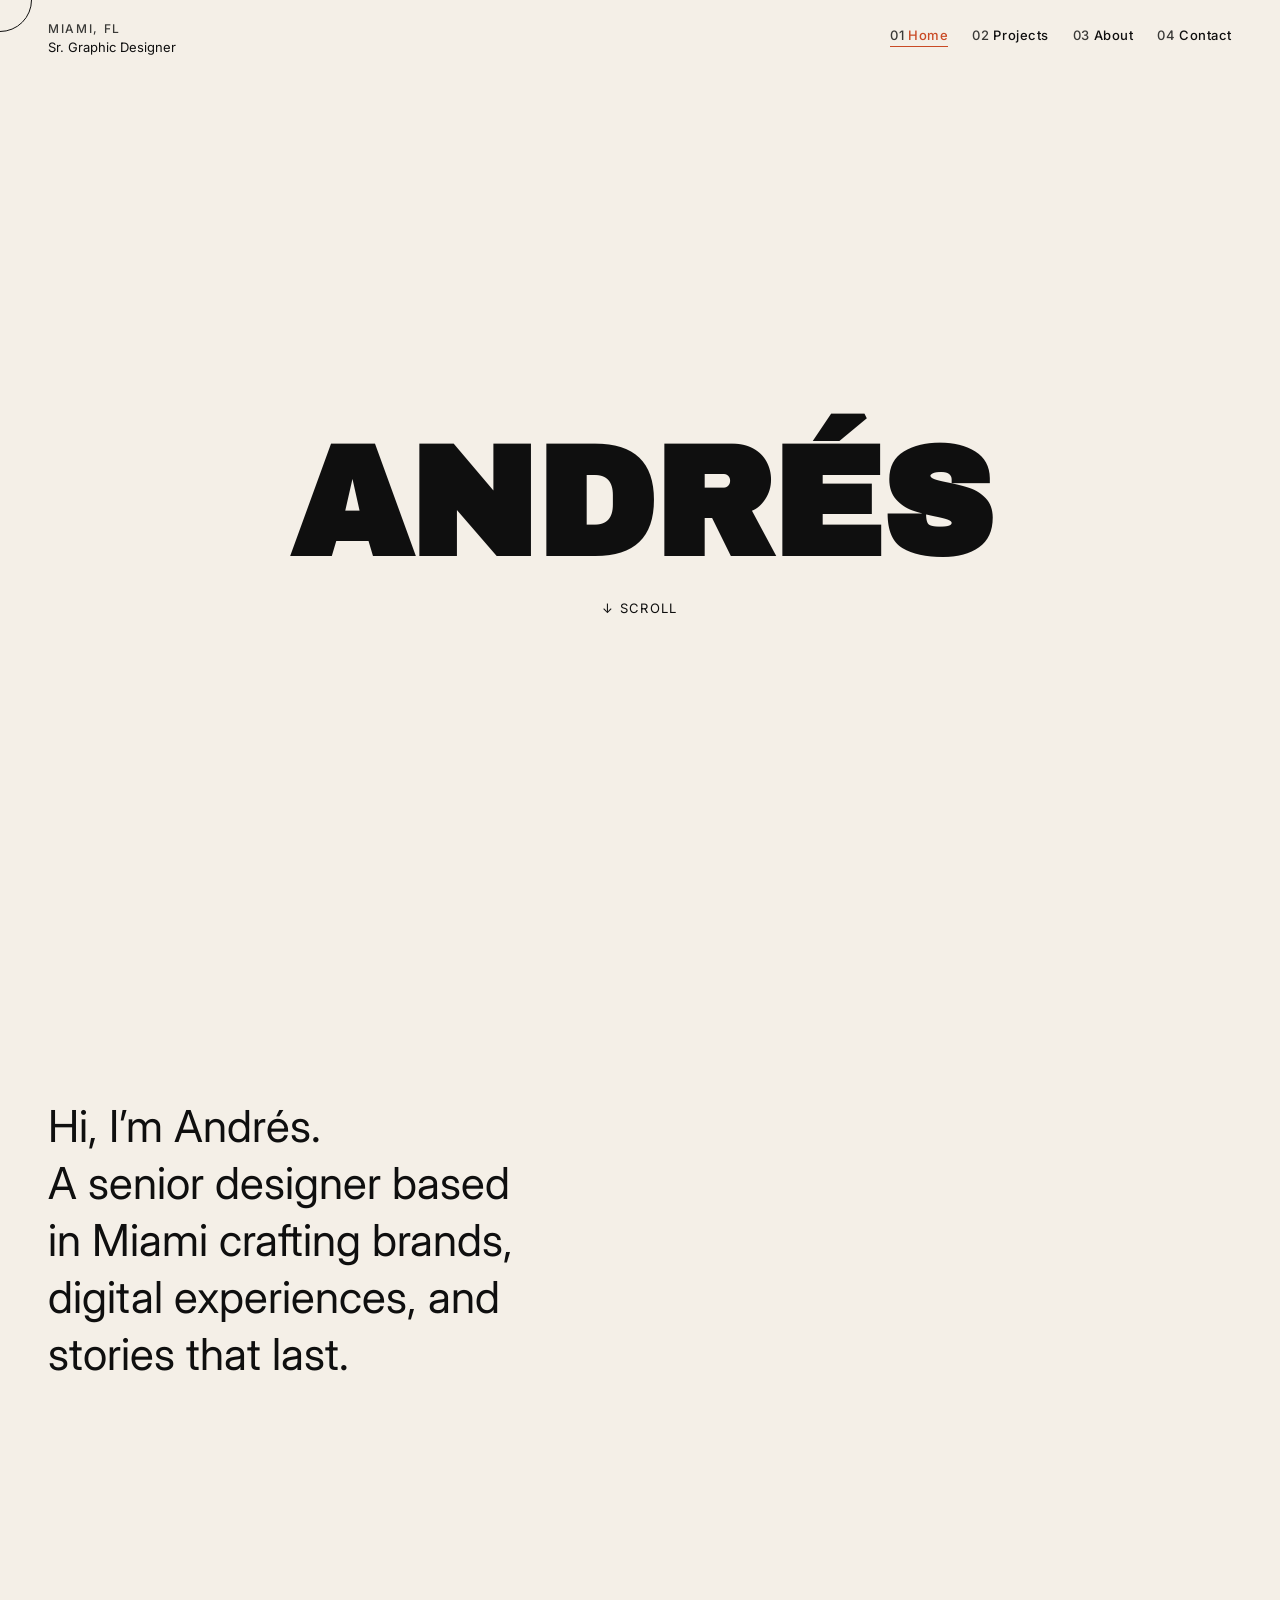
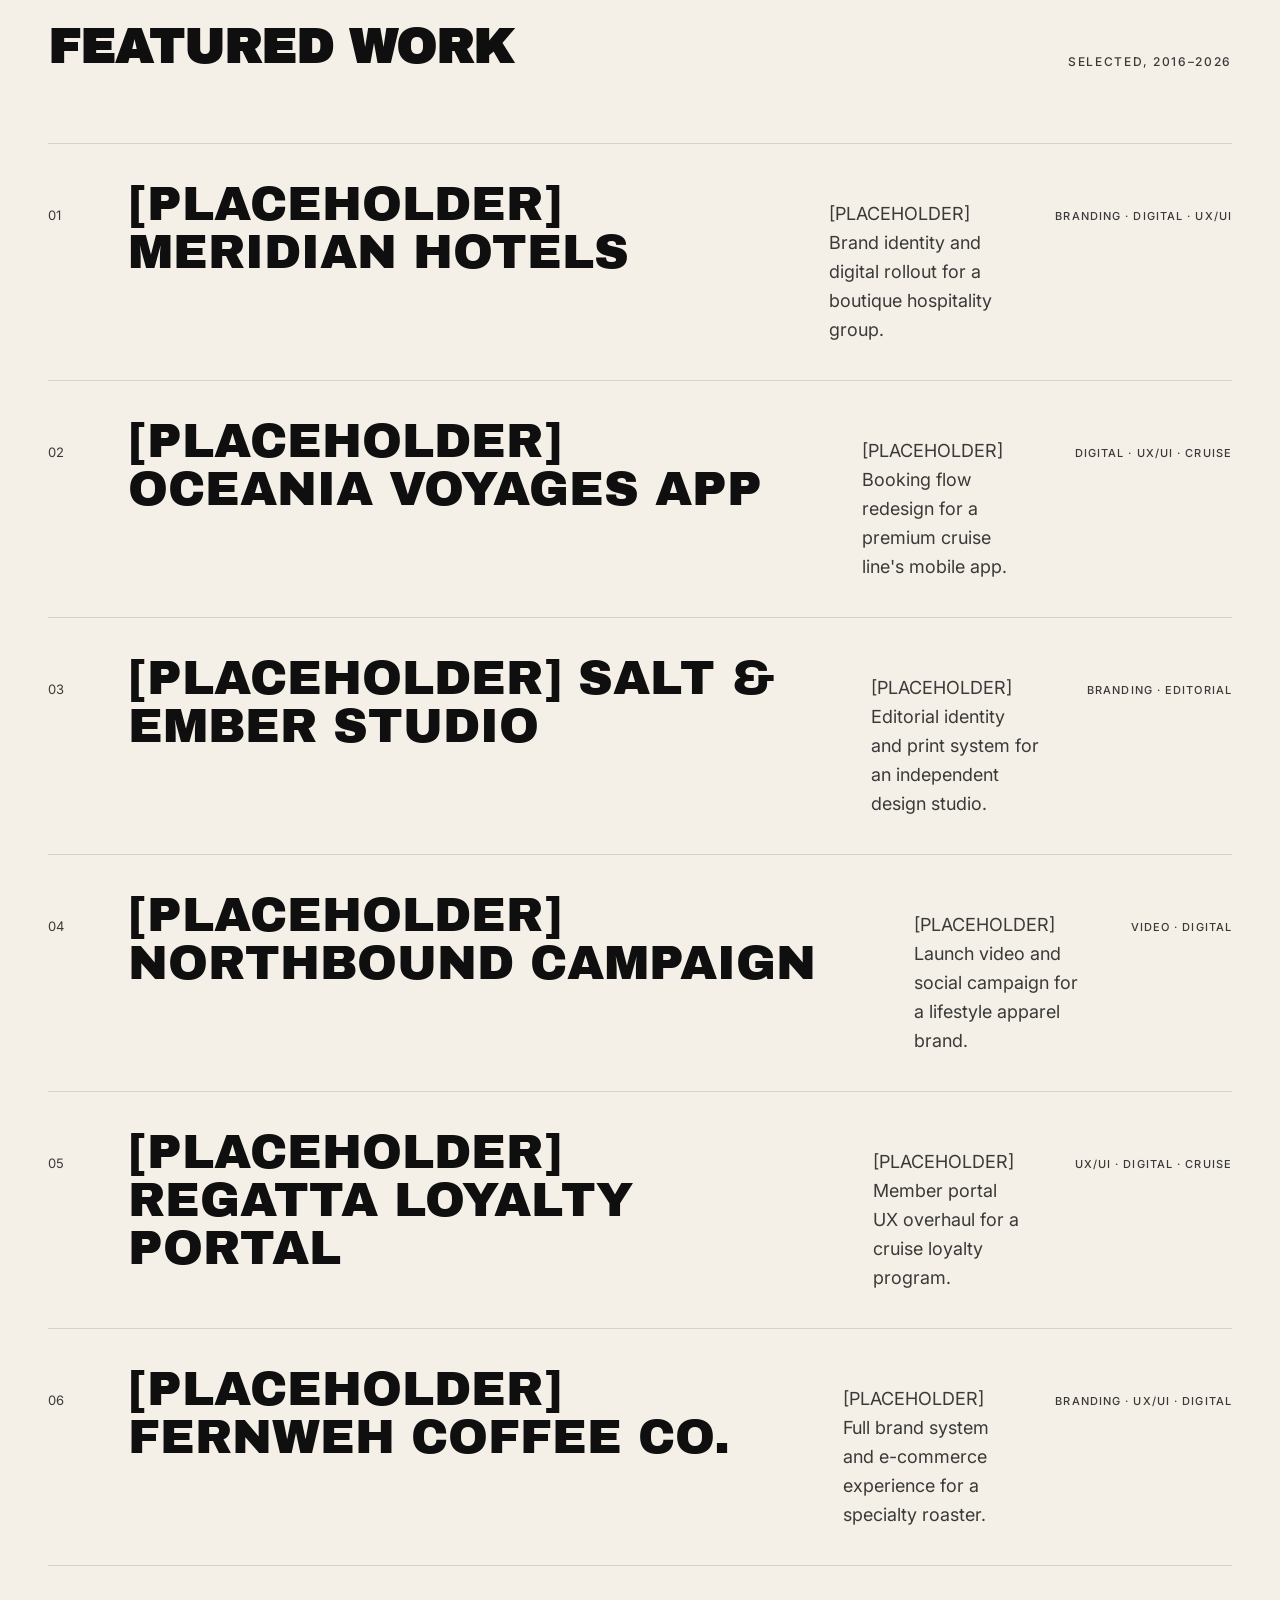
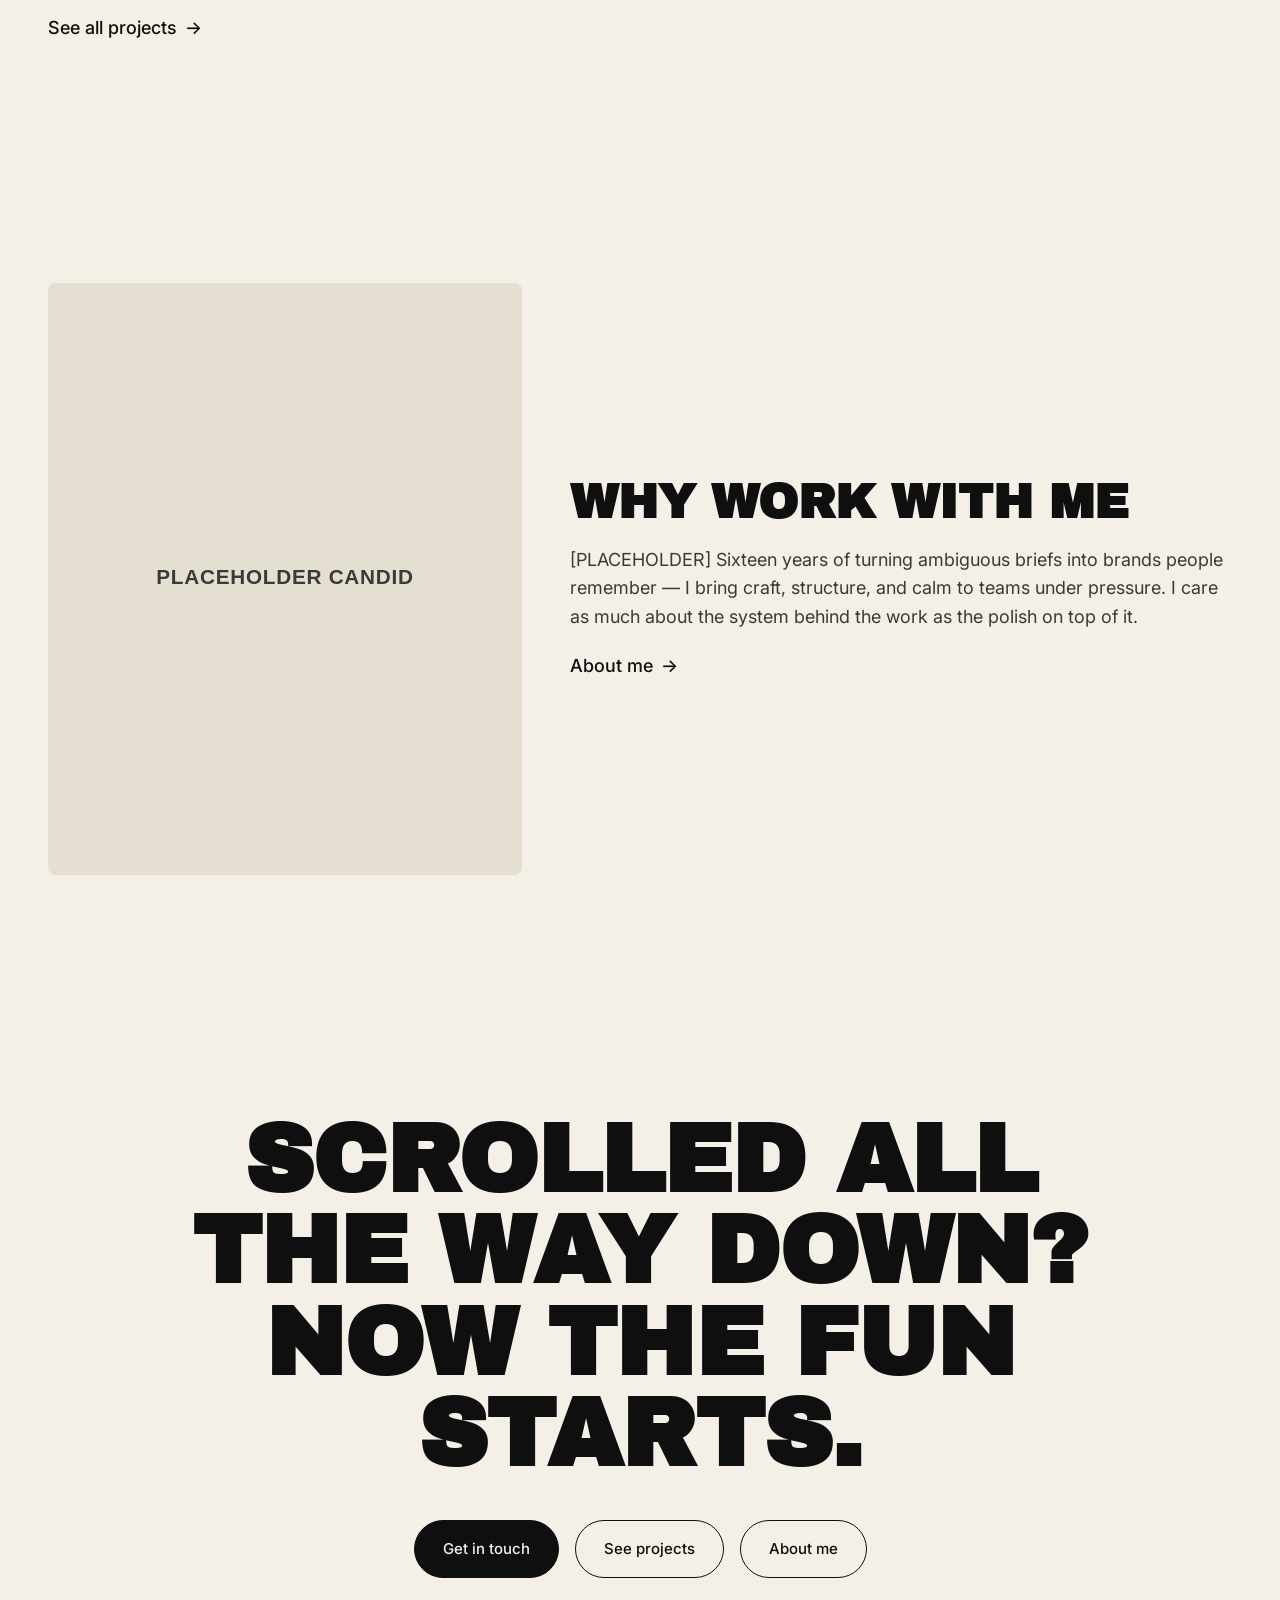
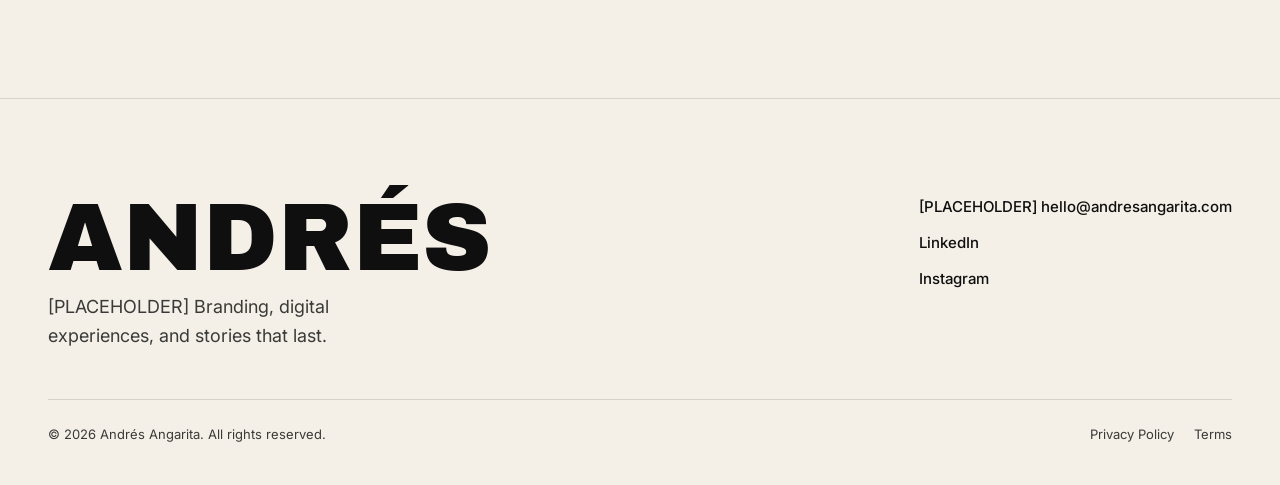
==== index.html @ 6ee6bb44 "Add files via upload" ====
<!DOCTYPE html>
<html lang="en">
<head>
<meta charset="UTF-8">
<meta name="viewport" content="width=device-width, initial-scale=1.0">
<title>Andrés Angarita — Senior Graphic Designer &amp; Digital Design Manager</title>
<meta name="description" content="[PLACEHOLDER] Andrés Angarita is a senior graphic designer and digital design manager in Miami, crafting brands, digital experiences, and stories that last.">
<link rel="icon" type="image/svg+xml" href="/favicon.svg">
<link rel="stylesheet" href="/styles.css">
</head>
<body>
<a class="skip-link" href="#main">Skip to content</a>

<header class="site-header">
  <div class="container">
    <div class="address-block">
      <span class="meta-label">Miami, FL</span>
      <span>Sr. Graphic Designer</span>
    </div>

    <nav class="primary-nav" aria-label="Primary">
      <ul>
        <li><a href="index.html" class="is-active" aria-current="page"><span class="num">01</span>Home</a></li>
        <li><a href="projects.html"><span class="num">02</span>Projects</a></li>
        <li><a href="about.html"><span class="num">03</span>About</a></li>
        <li><a href="#contact"><span class="num">04</span>Contact</a></li>
      </ul>
    </nav>

    <button class="nav-toggle" aria-label="Toggle menu" aria-expanded="false" aria-controls="nav-overlay">
      <span></span><span></span><span></span>
    </button>
  </div>
</header>

<div class="nav-overlay" id="nav-overlay">
  <nav aria-label="Mobile primary">
    <ul>
      <li><a href="index.html"><span class="num">01</span>Home</a></li>
      <li><a href="projects.html"><span class="num">02</span>Projects</a></li>
      <li><a href="about.html"><span class="num">03</span>About</a></li>
      <li><a href="#contact"><span class="num">04</span>Contact</a></li>
    </ul>
  </nav>
</div>

<main id="main">

  <section class="hero">
    <h1 class="hero-wordmark display-xl">Andrés</h1>
    <span class="scroll-prompt">↓ scroll</span>
  </section>

  <section class="intro reveal">
    <div class="container">
      <p>Hi, I&rsquo;m Andrés.</p>
      <p>A senior designer based in Miami crafting brands, digital experiences, and stories that last.</p>
    </div>
  </section>

  <section class="featured-work">
    <div class="container">
      <div class="section-head reveal">
        <h2 class="display-md">Featured work</h2>
        <span class="meta-label">Selected, 2016&ndash;2026</span>
      </div>

      <ul class="project-list reveal">

        <li class="project-row" data-tags="branding digital ux/ui">
          <a class="project-row__link" href="projects.html">
            <span class="project-row__index">01</span>
            <span class="project-row__title">[PLACEHOLDER] Meridian Hotels</span>
            <span class="project-row__desc">[PLACEHOLDER] Brand identity and digital rollout for a boutique hospitality group.</span>
            <span class="project-row__tags">Branding · Digital · UX/UI</span>
          </a>
          <div class="project-row__thumb">
            <img src="/assets/placeholder-01.svg" alt="[PLACEHOLDER] Meridian Hotels project thumbnail">
          </div>
        </li>

        <li class="project-row" data-tags="digital ux/ui cruise">
          <a class="project-row__link" href="projects.html">
            <span class="project-row__index">02</span>
            <span class="project-row__title">[PLACEHOLDER] Oceania Voyages App</span>
            <span class="project-row__desc">[PLACEHOLDER] Booking flow redesign for a premium cruise line's mobile app.</span>
            <span class="project-row__tags">Digital · UX/UI · Cruise</span>
          </a>
          <div class="project-row__thumb">
            <img src="/assets/placeholder-02.svg" alt="[PLACEHOLDER] Oceania Voyages App project thumbnail">
          </div>
        </li>

        <li class="project-row" data-tags="branding editorial">
          <a class="project-row__link" href="projects.html">
            <span class="project-row__index">03</span>
            <span class="project-row__title">[PLACEHOLDER] Salt &amp; Ember Studio</span>
            <span class="project-row__desc">[PLACEHOLDER] Editorial identity and print system for an independent design studio.</span>
            <span class="project-row__tags">Branding · Editorial</span>
          </a>
          <div class="project-row__thumb">
            <img src="/assets/placeholder-03.svg" alt="[PLACEHOLDER] Salt & Ember Studio project thumbnail">
          </div>
        </li>

        <li class="project-row" data-tags="video digital">
          <a class="project-row__link" href="projects.html">
            <span class="project-row__index">04</span>
            <span class="project-row__title">[PLACEHOLDER] Northbound Campaign</span>
            <span class="project-row__desc">[PLACEHOLDER] Launch video and social campaign for a lifestyle apparel brand.</span>
            <span class="project-row__tags">Video · Digital</span>
          </a>
          <div class="project-row__thumb">
            <img src="/assets/placeholder-04.svg" alt="[PLACEHOLDER] Northbound Campaign project thumbnail">
          </div>
        </li>

        <li class="project-row" data-tags="ux/ui digital cruise">
          <a class="project-row__link" href="projects.html">
            <span class="project-row__index">05</span>
            <span class="project-row__title">[PLACEHOLDER] Regatta Loyalty Portal</span>
            <span class="project-row__desc">[PLACEHOLDER] Member portal UX overhaul for a cruise loyalty program.</span>
            <span class="project-row__tags">UX/UI · Digital · Cruise</span>
          </a>
          <div class="project-row__thumb">
            <img src="/assets/placeholder-05.svg" alt="[PLACEHOLDER] Regatta Loyalty Portal project thumbnail">
          </div>
        </li>

        <li class="project-row" data-tags="branding ux/ui digital">
          <a class="project-row__link" href="projects.html">
            <span class="project-row__index">06</span>
            <span class="project-row__title">[PLACEHOLDER] Fernweh Coffee Co.</span>
            <span class="project-row__desc">[PLACEHOLDER] Full brand system and e-commerce experience for a specialty roaster.</span>
            <span class="project-row__tags">Branding · UX/UI · Digital</span>
          </a>
          <div class="project-row__thumb">
            <img src="/assets/placeholder-06.svg" alt="[PLACEHOLDER] Fernweh Coffee Co. project thumbnail">
          </div>
        </li>

      </ul>

      <p class="reveal" style="margin-top: 48px;">
        <a class="link-arrow" href="projects.html">See all projects <span class="arrow">→</span></a>
      </p>
    </div>
  </section>

  <section class="about-tease-section">
    <div class="container">
      <div class="about-tease reveal">
        <div class="about-tease__photo">
          <img src="/assets/placeholder-candid.svg" alt="[PLACEHOLDER] Candid photo of Andrés Angarita at work">
        </div>
        <div class="about-tease__copy">
          <h2 class="display-md">Why work with me</h2>
          <p class="text-secondary">[PLACEHOLDER] Sixteen years of turning ambiguous briefs into brands people remember &mdash; I bring craft, structure, and calm to teams under pressure. I care as much about the system behind the work as the polish on top of it.</p>
          <p><a class="link-arrow" href="about.html">About me <span class="arrow">→</span></a></p>
        </div>
      </div>
    </div>
  </section>

  <section class="closing-cta">
    <div class="container closing-cta">
      <h2 class="display-lg reveal">Scrolled all the way down? Now the fun starts.</h2>
      <div class="btn-row reveal">
        <a class="btn btn--primary" href="#contact">Get in touch</a>
        <a class="btn btn--ghost" href="projects.html">See projects</a>
        <a class="btn btn--ghost" href="about.html">About me</a>
      </div>
    </div>
  </section>

</main>

<footer class="site-footer" id="contact">
  <div class="container">
    <div class="site-footer__top">
      <div>
        <div class="footer-wordmark">Andrés</div>
        <p class="footer-tagline">[PLACEHOLDER] Branding, digital experiences, and stories that last.</p>
      </div>
      <div class="footer-links">
        <a href="mailto:hello@andresangarita.com">[PLACEHOLDER] hello@andresangarita.com</a>
        <a href="https://linkedin.com/in/placeholder" target="_blank" rel="noopener">LinkedIn</a>
        <a href="https://instagram.com/placeholder" target="_blank" rel="noopener">Instagram</a>
      </div>
    </div>
    <div class="site-footer__bottom">
      <span>&copy; 2026 Andrés Angarita. All rights reserved.</span>
      <div class="legal-links">
        <a href="#">Privacy Policy</a>
        <a href="#">Terms</a>
      </div>
    </div>
  </div>
</footer>

<script src="/main.js"></script>
</body>
</html>
---- styles.css ----
/* =========================================================
   Andrés Angarita — Portfolio
   Shared stylesheet for index.html, projects.html, about.html
   ========================================================= */

@import url('https://fonts.googleapis.com/css2?family=Archivo+Black&family=Inter:wght@400;500;600&display=swap');

/* ---------- Reset ---------- */
*,
*::before,
*::after { box-sizing: border-box; }

html { -webkit-text-size-adjust: 100%; }

body,
h1, h2, h3, h4, p,
ul, ol, li,
figure { margin: 0; padding: 0; }

ul, ol { list-style: none; }

img, svg { display: block; max-width: 100%; }

a { color: inherit; text-decoration: none; }

button {
  font: inherit;
  color: inherit;
  background: none;
  border: none;
  cursor: pointer;
}

input, textarea { font: inherit; }

/* ---------- Tokens ---------- */
:root {
  --bg: #F4EFE7;
  --text: #0F0F0F;
  --text-secondary: #3A3A38;
  --card: #E5DFD2;
  --accent: #C94A25;

  --font-display: 'Archivo Black', 'Space Grotesk', 'Helvetica Neue', Arial, sans-serif;
  --font-body: 'Inter', -apple-system, BlinkMacSystemFont, 'Segoe UI', sans-serif;

  --container-max: 1280px;
  --gutter: 32px;
  --section-pad: clamp(72px, 16vw, 96px);

  --ease-out: cubic-bezier(0.16, 1, 0.3, 1);
  --motion-fast: 300ms;
  --motion-slow: 500ms;
}

@media (min-width: 768px) {
  :root {
    --gutter: 48px;
    --section-pad: clamp(120px, 9vw, 160px);
  }
}

@media (prefers-reduced-motion: reduce) {
  *, *::before, *::after {
    animation-duration: 0.001ms !important;
    animation-iteration-count: 1 !important;
    transition-duration: 0.001ms !important;
    scroll-behavior: auto !important;
  }
}

/* ---------- Base ---------- */
html { scroll-behavior: smooth; }

body {
  background: var(--bg);
  color: var(--text);
  font-family: var(--font-body);
  font-weight: 400;
  font-size: 16px;
  line-height: 1.6;
  min-height: 100vh;
  overflow-x: hidden;
}

body.nav-open { overflow: hidden; }

@media (min-width: 768px) {
  body { font-size: 17px; }
}
@media (min-width: 1200px) {
  body { font-size: 18px; }
}

.container {
  max-width: var(--container-max);
  margin-inline: auto;
  padding-inline: clamp(20px, 5vw, 48px);
}

.grid-12 {
  display: grid;
  grid-template-columns: repeat(12, 1fr);
  gap: var(--gutter);
}

section {
  padding-block: var(--section-pad);
}

.meta-label {
  font-family: var(--font-body);
  font-weight: 500;
  letter-spacing: 0.14em;
  text-transform: uppercase;
  font-size: 12px;
  color: var(--text-secondary);
}

.text-secondary { color: var(--text-secondary); }

.display-xl {
  font-family: var(--font-display);
  text-transform: uppercase;
  line-height: 0.9;
  letter-spacing: -0.01em;
  font-size: clamp(64px, 12vw, 220px);
}

.display-lg {
  font-family: var(--font-display);
  text-transform: uppercase;
  line-height: 0.95;
  letter-spacing: -0.01em;
  font-size: clamp(40px, 8vw, 96px);
}

.display-md {
  font-family: var(--font-display);
  text-transform: uppercase;
  line-height: 1;
  font-size: clamp(28px, 5vw, 48px);
}

.lede {
  font-size: clamp(20px, 3vw, 32px);
  line-height: 1.4;
  font-weight: 400;
  max-width: 20ch;
}

.link-arrow {
  display: inline-flex;
  align-items: center;
  gap: 8px;
  font-weight: 500;
}

.link-arrow .arrow {
  display: inline-block;
  transition: transform var(--motion-fast) var(--ease-out);
}

.link-arrow:hover .arrow,
.link-arrow:focus-visible .arrow {
  transform: translateX(6px);
}

/* ---------- Buttons ---------- */
.btn {
  display: inline-flex;
  align-items: center;
  gap: 8px;
  padding: 16px 28px;
  border-radius: 999px;
  border: 1px solid var(--text);
  font-weight: 500;
  font-size: 15px;
  transition: background var(--motion-fast) var(--ease-out),
              color var(--motion-fast) var(--ease-out),
              border-color var(--motion-fast) var(--ease-out),
              transform var(--motion-fast) var(--ease-out);
}

.btn:hover, .btn:focus-visible {
  transform: translateY(-2px);
}

.btn--primary {
  background: var(--text);
  color: var(--bg);
}
.btn--primary:hover, .btn--primary:focus-visible {
  background: var(--accent);
  border-color: var(--accent);
}

.btn--ghost {
  background: transparent;
  color: var(--text);
}
.btn--ghost:hover, .btn--ghost:focus-visible {
  background: var(--text);
  color: var(--bg);
}

.btn-row {
  display: flex;
  flex-wrap: wrap;
  gap: 16px;
}

/* ---------- Skip link ---------- */
.skip-link {
  position: absolute;
  top: -100px;
  left: 16px;
  background: var(--text);
  color: var(--bg);
  padding: 12px 20px;
  border-radius: 6px;
  z-index: 1000;
  transition: top var(--motion-fast) var(--ease-out);
}
.skip-link:focus {
  top: 16px;
}

/* ---------- Header / Nav ---------- */
.site-header {
  position: relative;
  z-index: 100;
  padding-block: 20px;
}

.site-header .container {
  display: flex;
  align-items: flex-start;
  justify-content: space-between;
  gap: 24px;
}

.address-block {
  font-size: 13px;
  line-height: 1.5;
}

.address-block .meta-label {
  display: block;
}

.primary-nav {
  display: none;
}

.primary-nav ul {
  display: flex;
  gap: 24px;
  align-items: center;
}

.primary-nav a {
  font-size: 13px;
  font-weight: 500;
  letter-spacing: 0.04em;
  position: relative;
  padding-bottom: 2px;
}

.primary-nav a span.num {
  color: var(--text-secondary);
  margin-right: 4px;
}

.primary-nav a::after {
  content: '';
  position: absolute;
  left: 0;
  bottom: -2px;
  width: 0;
  height: 1px;
  background: var(--accent);
  transition: width var(--motion-fast) var(--ease-out);
}

.primary-nav a:hover::after,
.primary-nav a:focus-visible::after,
.primary-nav a.is-active::after {
  width: 100%;
}

.primary-nav a.is-active {
  color: var(--accent);
}

@media (min-width: 768px) {
  .primary-nav { display: block; }
  .nav-toggle { display: none; }
}

/* Hamburger */
.nav-toggle {
  display: flex;
  flex-direction: column;
  gap: 5px;
  padding: 10px;
  margin: -10px;
  z-index: 210;
}

.nav-toggle span {
  width: 24px;
  height: 2px;
  background: var(--text);
  transition: transform var(--motion-fast) var(--ease-out),
              opacity var(--motion-fast) var(--ease-out);
}

.nav-toggle[aria-expanded="true"] span:nth-child(1) {
  transform: translateY(7px) rotate(45deg);
}
.nav-toggle[aria-expanded="true"] span:nth-child(2) {
  opacity: 0;
}
.nav-toggle[aria-expanded="true"] span:nth-child(3) {
  transform: translateY(-7px) rotate(-45deg);
}

/* Mobile full-screen overlay */
.nav-overlay {
  position: fixed;
  inset: 0;
  background: var(--bg);
  z-index: 200;
  display: flex;
  flex-direction: column;
  justify-content: center;
  padding: 32px;
  opacity: 0;
  visibility: hidden;
  transform: translateY(-12px);
  transition: opacity var(--motion-slow) var(--ease-out),
              transform var(--motion-slow) var(--ease-out),
              visibility 0s linear var(--motion-slow);
}

.nav-overlay.is-open {
  opacity: 1;
  visibility: visible;
  transform: translateY(0);
  transition: opacity var(--motion-slow) var(--ease-out),
              transform var(--motion-slow) var(--ease-out),
              visibility 0s;
}

.nav-overlay ul {
  display: flex;
  flex-direction: column;
  gap: 24px;
}

.nav-overlay a {
  font-family: var(--font-display);
  text-transform: uppercase;
  font-size: clamp(32px, 12vw, 56px);
}

.nav-overlay a span.num {
  color: var(--accent);
  font-family: var(--font-body);
  font-size: 16px;
  letter-spacing: 0.1em;
  margin-right: 12px;
  vertical-align: middle;
}

@media (min-width: 768px) {
  .nav-overlay, .nav-toggle { display: none !important; }
}

/* ---------- Hero ---------- */
.hero {
  min-height: 100svh;
  display: flex;
  flex-direction: column;
  justify-content: center;
  align-items: center;
  text-align: center;
  gap: 24px;
  padding-block: 40px;
}

.hero-wordmark {
  width: 100%;
  text-align: center;
}

.scroll-prompt {
  font-size: 13px;
  letter-spacing: 0.1em;
  text-transform: uppercase;
  display: inline-flex;
  align-items: center;
  gap: 8px;
  animation: bob 2.2s ease-in-out infinite;
}

@keyframes bob {
  0%, 100% { transform: translateY(0); }
  50% { transform: translateY(6px); }
}

@media (prefers-reduced-motion: reduce) {
  .scroll-prompt { animation: none; }
}

/* ---------- Intro ---------- */
.intro p {
  font-size: clamp(24px, 4vw, 44px);
  line-height: 1.3;
  max-width: 18ch;
}

/* ---------- Section heads ---------- */
.section-head {
  display: flex;
  flex-direction: column;
  gap: 16px;
  margin-bottom: clamp(40px, 6vw, 72px);
}

@media (min-width: 768px) {
  .section-head {
    flex-direction: row;
    justify-content: space-between;
    align-items: flex-end;
  }
}

/* ---------- Project rows (Featured work / Projects list) ---------- */
.project-list {
  border-top: 1px solid rgba(15,15,15,0.12);
}

.project-row {
  position: relative;
  border-bottom: 1px solid rgba(15,15,15,0.12);
  transition: opacity var(--motion-fast) var(--ease-out),
              transform var(--motion-fast) var(--ease-out);
}

.project-row__link {
  display: flex;
  flex-direction: column;
  gap: 8px;
  padding-block: 28px;
}

@media (min-width: 1024px) {
  .project-row__link {
    flex-direction: row;
    align-items: baseline;
    gap: var(--gutter);
    padding-block: 36px;
  }
}

.project-row__index {
  font-size: 13px;
  color: var(--text-secondary);
  flex: 0 0 auto;
  width: 32px;
}

.project-row__title {
  font-family: var(--font-display);
  text-transform: uppercase;
  font-size: clamp(28px, 4vw, 48px);
  line-height: 1;
  flex: 0 1 auto;
  transition: color var(--motion-fast) var(--ease-out);
}

.project-row:hover .project-row__title,
.project-row__link:focus-visible .project-row__title {
  color: var(--accent);
}

.project-row__desc {
  color: var(--text-secondary);
  flex: 1 1 260px;
  max-width: 42ch;
}

.project-row__tags {
  font-family: var(--font-body);
  font-weight: 500;
  letter-spacing: 0.1em;
  text-transform: uppercase;
  font-size: 11px;
  color: var(--text-secondary);
  flex: 0 0 auto;
  white-space: nowrap;
}

.project-row__thumb {
  position: absolute;
  top: 50%;
  right: clamp(0px, 4vw, 48px);
  width: 200px;
  height: 140px;
  transform: translateY(-50%) scale(1);
  opacity: 0;
  pointer-events: none;
  overflow: hidden;
  border-radius: 4px;
  transition: opacity var(--motion-fast) var(--ease-out),
              transform var(--motion-fast) var(--ease-out);
  z-index: 2;
  display: none;
}

.project-row__thumb img {
  width: 100%;
  height: 100%;
  object-fit: cover;
}

@media (min-width: 1024px) {
  .project-row__thumb { display: block; }
  .project-row:hover .project-row__thumb,
  .project-row__link:focus-visible ~ .project-row__thumb {
    opacity: 1;
    transform: translateY(-50%) scale(1.02);
  }
}

.project-row.is-filtered-out {
  opacity: 0;
  transform: translateY(8px);
  pointer-events: none;
}

/* ---------- Filter chips ---------- */
.filter-chips {
  display: flex;
  flex-wrap: wrap;
  gap: 12px;
  margin-bottom: clamp(40px, 6vw, 64px);
}

.chip {
  padding: 10px 20px;
  border-radius: 999px;
  border: 1px solid rgba(15,15,15,0.2);
  font-size: 13px;
  font-weight: 500;
  letter-spacing: 0.04em;
  transition: background var(--motion-fast) var(--ease-out),
              color var(--motion-fast) var(--ease-out),
              border-color var(--motion-fast) var(--ease-out);
}

.chip:hover, .chip:focus-visible {
  border-color: var(--text);
}

.chip.is-active {
  background: var(--text);
  color: var(--bg);
  border-color: var(--text);
}

/* ---------- About tease ---------- */
.about-tease {
  display: flex;
  flex-direction: column;
  gap: var(--gutter);
}

.about-tease__photo {
  aspect-ratio: 4 / 5;
  background: var(--card);
  border-radius: 8px;
  overflow: hidden;
}

.about-tease__photo img {
  width: 100%;
  height: 100%;
  object-fit: cover;
}

.about-tease__copy {
  display: flex;
  flex-direction: column;
  gap: 20px;
  justify-content: center;
}

@media (min-width: 768px) {
  .about-tease { flex-direction: row; align-items: center; }
  .about-tease__photo { flex: 0 0 40%; }
  .about-tease__copy { flex: 1 1 auto; }
}

/* ---------- Closing CTA ---------- */
.closing-cta {
  text-align: center;
  display: flex;
  flex-direction: column;
  align-items: center;
  gap: 40px;
}

.closing-cta .display-lg { max-width: 16ch; }

/* ---------- Footer ---------- */
.site-footer {
  border-top: 1px solid rgba(15,15,15,0.12);
  padding-block: clamp(56px, 8vw, 96px) 40px;
}

.site-footer__top {
  display: flex;
  flex-direction: column;
  gap: 40px;
  margin-bottom: 48px;
}

@media (min-width: 768px) {
  .site-footer__top {
    flex-direction: row;
    justify-content: space-between;
  }
}

.footer-wordmark {
  font-family: var(--font-display);
  text-transform: uppercase;
  font-size: clamp(40px, 8vw, 96px);
  line-height: 0.9;
}

.footer-tagline {
  color: var(--text-secondary);
  margin-top: 12px;
  max-width: 32ch;
}

.footer-links {
  display: flex;
  flex-direction: column;
  gap: 12px;
}

.footer-links a {
  font-size: 15px;
  font-weight: 500;
}

.footer-links a:hover, .footer-links a:focus-visible {
  color: var(--accent);
}

.site-footer__bottom {
  display: flex;
  flex-direction: column;
  gap: 12px;
  padding-top: 24px;
  border-top: 1px solid rgba(15,15,15,0.12);
  font-size: 13px;
  color: var(--text-secondary);
}

@media (min-width: 768px) {
  .site-footer__bottom {
    flex-direction: row;
    justify-content: space-between;
  }
}

.legal-links {
  display: flex;
  gap: 20px;
}

/* ---------- Reveal on scroll ---------- */
.reveal {
  opacity: 0;
  transform: translateY(24px);
  transition: opacity var(--motion-slow) var(--ease-out),
              transform var(--motion-slow) var(--ease-out);
}

.reveal.is-visible {
  opacity: 1;
  transform: translateY(0);
}

@media (prefers-reduced-motion: reduce) {
  .reveal {
    opacity: 1;
    transform: none;
    transition: none;
  }
}

/* ---------- Custom cursor ---------- */
.custom-cursor {
  position: fixed;
  top: 0;
  left: 0;
  width: 64px;
  height: 64px;
  border-radius: 50%;
  border: 1px solid var(--text);
  display: none;
  align-items: center;
  justify-content: center;
  pointer-events: none;
  z-index: 500;
  font-size: 12px;
  font-weight: 500;
  letter-spacing: 0.04em;
  text-transform: uppercase;
  background: transparent;
  transform: translate3d(-50%, -50%, 0);
  transition: width var(--motion-fast) var(--ease-out),
              height var(--motion-fast) var(--ease-out),
              background var(--motion-fast) var(--ease-out),
              border-color var(--motion-fast) var(--ease-out);
  will-change: transform;
}

.custom-cursor.is-hover {
  width: 88px;
  height: 88px;
  background: var(--accent);
  border-color: var(--accent);
  color: var(--bg);
}

.cursor-active,
.cursor-active a,
.cursor-active button {
  cursor: none;
}

@media (min-width: 1200px) {
  .cursor-active .custom-cursor {
    display: flex;
  }
}

/* ---------- Page title blocks (Projects / About) ---------- */
.page-title {
  display: flex;
  flex-direction: column;
  gap: 24px;
}

@media (min-width: 768px) {
  .page-title {
    flex-direction: row;
    justify-content: space-between;
    align-items: flex-end;
  }
}

.page-title .lede { max-width: 34ch; }

/* ---------- Carousel (About: photos) ---------- */
.carousel {
  position: relative;
  overflow: hidden;
  border-radius: 8px;
}

.carousel__track {
  display: flex;
  transition: transform var(--motion-slow) var(--ease-out);
}

.carousel__slide {
  flex: 0 0 100%;
  position: relative;
  aspect-ratio: 3 / 2;
  background: var(--card);
}

.carousel__slide img {
  width: 100%;
  height: 100%;
  object-fit: cover;
}

.carousel__caption {
  position: absolute;
  left: 0;
  bottom: 0;
  padding: 16px 20px;
  background: linear-gradient(to top, rgba(15,15,15,0.55), transparent);
  color: #fff;
  font-size: 14px;
  width: 100%;
}

.carousel__controls {
  display: flex;
  justify-content: space-between;
  align-items: center;
  margin-top: 16px;
}

.carousel__arrows {
  display: flex;
  gap: 12px;
}

.carousel__arrow {
  width: 44px;
  height: 44px;
  border-radius: 50%;
  border: 1px solid rgba(15,15,15,0.2);
  display: flex;
  align-items: center;
  justify-content: center;
  transition: border-color var(--motion-fast) var(--ease-out),
              background var(--motion-fast) var(--ease-out),
              color var(--motion-fast) var(--ease-out);
}

.carousel__arrow:hover, .carousel__arrow:focus-visible {
  background: var(--text);
  color: var(--bg);
  border-color: var(--text);
}

.carousel__dots {
  display: flex;
  gap: 8px;
}

.carousel__dot {
  width: 8px;
  height: 8px;
  border-radius: 50%;
  background: rgba(15,15,15,0.2);
  transition: background var(--motion-fast) var(--ease-out);
}

.carousel__dot.is-active {
  background: var(--accent);
}

/* ---------- Profile card ---------- */
.profile-card {
  background: var(--card);
  border-radius: 12px;
  padding: clamp(24px, 4vw, 48px);
  display: flex;
  flex-direction: column;
  gap: 24px;
}

@media (min-width: 768px) {
  .profile-card {
    flex-direction: row;
    align-items: center;
  }
}

.profile-card__portrait {
  width: 160px;
  height: 160px;
  border-radius: 50%;
  overflow: hidden;
  flex: 0 0 auto;
  background: var(--bg);
}

.profile-card__portrait img {
  width: 100%;
  height: 100%;
  object-fit: cover;
}

.profile-card__body h3 {
  font-family: var(--font-display);
  text-transform: uppercase;
  font-size: clamp(20px, 3vw, 28px);
  margin-bottom: 4px;
}

.tag-list {
  display: flex;
  flex-wrap: wrap;
  gap: 8px;
  margin-block: 12px;
}

.tag-list li {
  font-size: 12px;
  font-weight: 500;
  letter-spacing: 0.06em;
  text-transform: uppercase;
  padding: 6px 14px;
  border-radius: 999px;
  background: var(--bg);
  border: 1px solid rgba(15,15,15,0.15);
}

/* ---------- Manifesto ---------- */
.manifesto {
  text-align: center;
}

.manifesto .display-xl { font-size: clamp(48px, 10vw, 160px); }

/* ---------- Accordion ---------- */
.accordion {
  border-top: 1px solid rgba(15,15,15,0.12);
}

.accordion__item {
  border-bottom: 1px solid rgba(15,15,15,0.12);
}

.accordion__trigger {
  width: 100%;
  display: flex;
  align-items: center;
  gap: 24px;
  padding-block: 28px;
  text-align: left;
}

.accordion__number {
  font-size: 13px;
  color: var(--text-secondary);
  width: 32px;
  flex: 0 0 auto;
}

.accordion__label {
  font-family: var(--font-display);
  text-transform: uppercase;
  font-size: clamp(22px, 4vw, 36px);
  flex: 1 1 auto;
}

.accordion__icon {
  font-size: 24px;
  font-weight: 400;
  flex: 0 0 auto;
  transition: transform var(--motion-fast) var(--ease-out);
  color: var(--accent);
}

.accordion__item.is-open .accordion__icon {
  transform: rotate(45deg);
}

.accordion__panel {
  display: grid;
  grid-template-rows: 0fr;
  transition: grid-template-rows var(--motion-slow) var(--ease-out);
}

.accordion__item.is-open .accordion__panel {
  grid-template-rows: 1fr;
}

.accordion__panel-inner {
  overflow: hidden;
  min-height: 0;
}

.accordion__panel ul {
  padding-bottom: 28px;
  padding-left: 56px;
  display: flex;
  flex-direction: column;
  gap: 10px;
  color: var(--text-secondary);
}

/* ---------- Clients grid ---------- */
.clients-grid {
  display: grid;
  grid-template-columns: repeat(2, 1fr);
  gap: 1px;
  background: rgba(15,15,15,0.12);
  border: 1px solid rgba(15,15,15,0.12);
}

@media (min-width: 768px) {
  .clients-grid { grid-template-columns: repeat(4, 1fr); }
}

.clients-grid__cell {
  background: var(--bg);
  aspect-ratio: 2 / 1;
  display: flex;
  align-items: center;
  justify-content: center;
  padding: 24px;
}

.clients-grid__cell img {
  max-height: 40px;
  width: auto;
  filter: grayscale(1);
  opacity: 0.6;
  transition: opacity var(--motion-fast) var(--ease-out);
}

.clients-grid__cell:hover img {
  opacity: 1;
}

/* ---------- Testimonials ---------- */
.testimonials {
  position: relative;
  max-width: 780px;
  margin-inline: auto;
  text-align: center;
}

.testimonials__track {
  position: relative;
  min-height: 260px;
}

.testimonial-slide {
  position: absolute;
  inset: 0;
  opacity: 0;
  visibility: hidden;
  transform: translateY(12px);
  transition: opacity var(--motion-slow) var(--ease-out),
              transform var(--motion-slow) var(--ease-out),
              visibility 0s linear var(--motion-slow);
  display: flex;
  flex-direction: column;
  align-items: center;
  gap: 20px;
}

.testimonial-slide.is-active {
  opacity: 1;
  visibility: visible;
  transform: translateY(0);
  transition: opacity var(--motion-slow) var(--ease-out),
              transform var(--motion-slow) var(--ease-out),
              visibility 0s;
}

.testimonial-slide__photo {
  width: 64px;
  height: 64px;
  border-radius: 50%;
  overflow: hidden;
}

.testimonial-slide__photo img {
  width: 100%;
  height: 100%;
  object-fit: cover;
}

.testimonial-slide__quote {
  font-size: clamp(18px, 2.4vw, 24px);
  line-height: 1.5;
  max-width: 32ch;
}

.testimonial-slide__name {
  font-weight: 600;
}

.testimonial-slide__company {
  color: var(--text-secondary);
  font-size: 14px;
}

.testimonials__controls {
  display: flex;
  justify-content: center;
  align-items: center;
  gap: 24px;
  margin-top: 32px;
}

/* ---------- Utility ---------- */
.mt-0 { margin-top: 0; }
.center { text-align: center; }
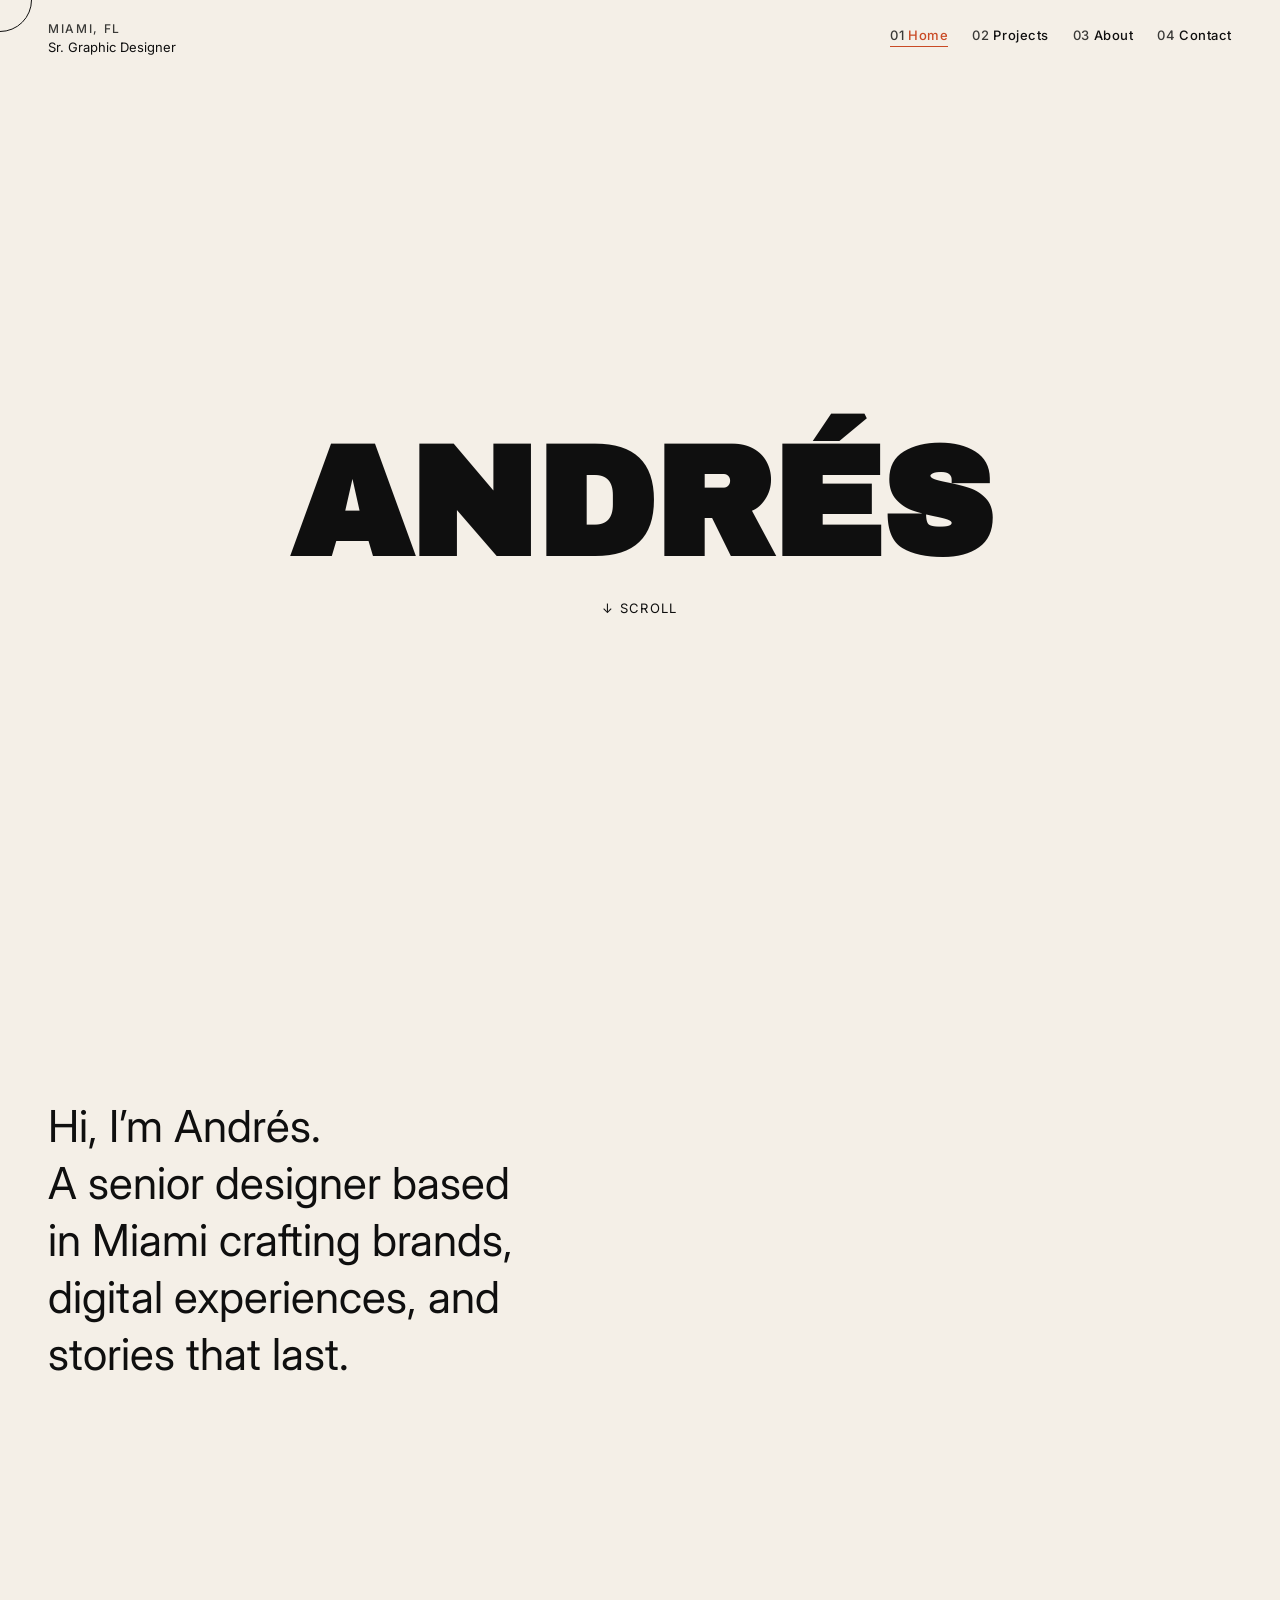
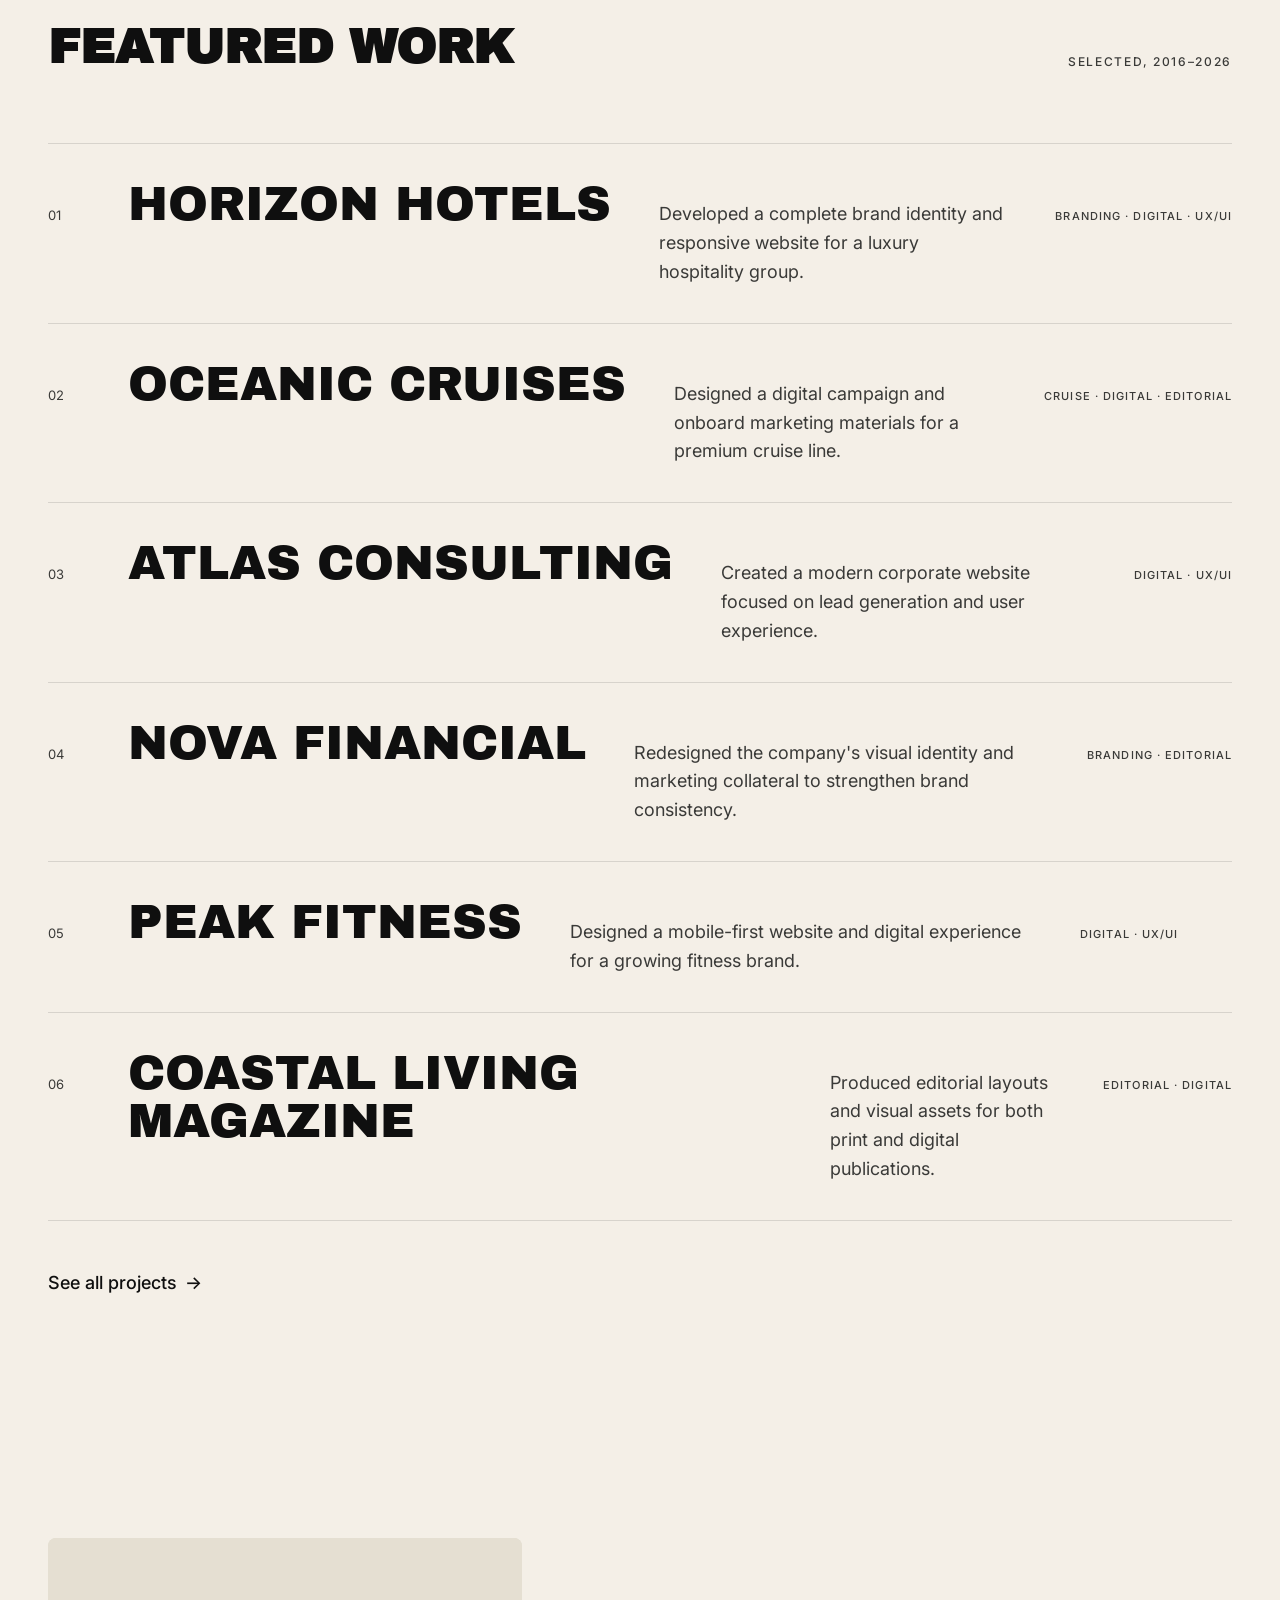
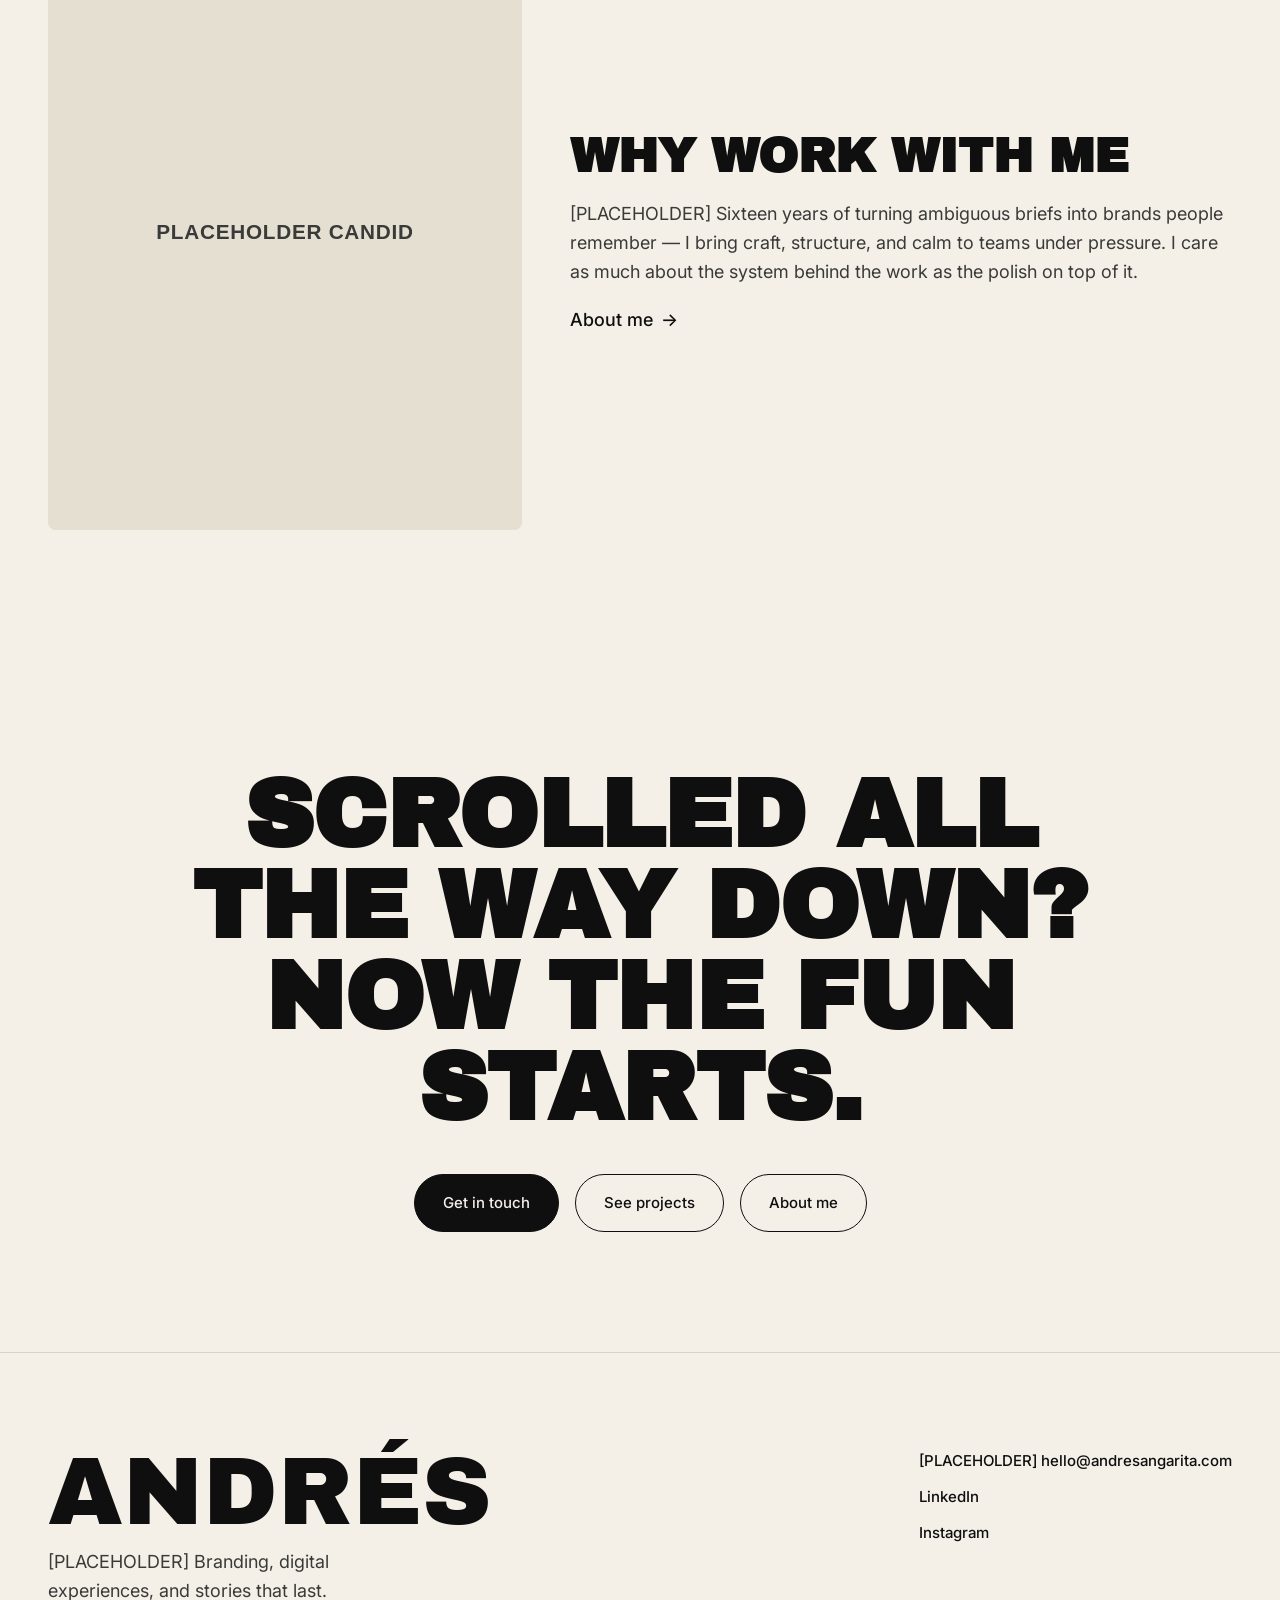
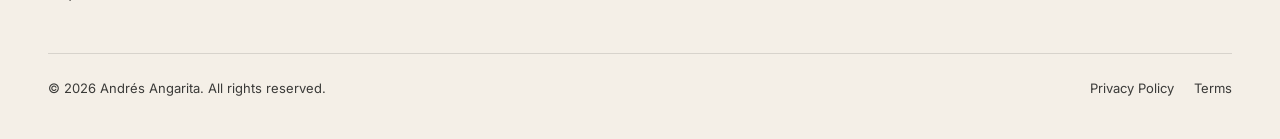
==== commit f65677b3: "Add files via upload" ====
--- a/index.html
+++ b/index.html
@@ -70,72 +70,72 @@
         <li class="project-row" data-tags="branding digital ux/ui">
           <a class="project-row__link" href="projects.html">
             <span class="project-row__index">01</span>
-            <span class="project-row__title">[PLACEHOLDER] Meridian Hotels</span>
-            <span class="project-row__desc">[PLACEHOLDER] Brand identity and digital rollout for a boutique hospitality group.</span>
+            <span class="project-row__title">Horizon Hotels</span>
+            <span class="project-row__desc">Developed a complete brand identity and responsive website for a luxury hospitality group.</span>
             <span class="project-row__tags">Branding · Digital · UX/UI</span>
           </a>
           <div class="project-row__thumb">
-            <img src="/assets/placeholder-01.svg" alt="[PLACEHOLDER] Meridian Hotels project thumbnail">
-          </div>
-        </li>
-
-        <li class="project-row" data-tags="digital ux/ui cruise">
+            <img src="/assets/placeholder-01.svg" alt="[PLACEHOLDER] Horizon Hotels project thumbnail">
+          </div>
+        </li>
+
+        <li class="project-row" data-tags="cruise digital editorial">
           <a class="project-row__link" href="projects.html">
             <span class="project-row__index">02</span>
-            <span class="project-row__title">[PLACEHOLDER] Oceania Voyages App</span>
-            <span class="project-row__desc">[PLACEHOLDER] Booking flow redesign for a premium cruise line's mobile app.</span>
-            <span class="project-row__tags">Digital · UX/UI · Cruise</span>
-          </a>
-          <div class="project-row__thumb">
-            <img src="/assets/placeholder-02.svg" alt="[PLACEHOLDER] Oceania Voyages App project thumbnail">
+            <span class="project-row__title">Oceanic Cruises</span>
+            <span class="project-row__desc">Designed a digital campaign and onboard marketing materials for a premium cruise line.</span>
+            <span class="project-row__tags">Cruise · Digital · Editorial</span>
+          </a>
+          <div class="project-row__thumb">
+            <img src="/assets/placeholder-02.svg" alt="[PLACEHOLDER] Oceanic Cruises project thumbnail">
+          </div>
+        </li>
+
+        <li class="project-row" data-tags="digital ux/ui">
+          <a class="project-row__link" href="projects.html">
+            <span class="project-row__index">03</span>
+            <span class="project-row__title">Atlas Consulting</span>
+            <span class="project-row__desc">Created a modern corporate website focused on lead generation and user experience.</span>
+            <span class="project-row__tags">Digital · UX/UI</span>
+          </a>
+          <div class="project-row__thumb">
+            <img src="/assets/placeholder-03.svg" alt="[PLACEHOLDER] Atlas Consulting project thumbnail">
           </div>
         </li>
 
         <li class="project-row" data-tags="branding editorial">
           <a class="project-row__link" href="projects.html">
-            <span class="project-row__index">03</span>
-            <span class="project-row__title">[PLACEHOLDER] Salt &amp; Ember Studio</span>
-            <span class="project-row__desc">[PLACEHOLDER] Editorial identity and print system for an independent design studio.</span>
+            <span class="project-row__index">04</span>
+            <span class="project-row__title">Nova Financial</span>
+            <span class="project-row__desc">Redesigned the company's visual identity and marketing collateral to strengthen brand consistency.</span>
             <span class="project-row__tags">Branding · Editorial</span>
           </a>
           <div class="project-row__thumb">
-            <img src="/assets/placeholder-03.svg" alt="[PLACEHOLDER] Salt & Ember Studio project thumbnail">
-          </div>
-        </li>
-
-        <li class="project-row" data-tags="video digital">
-          <a class="project-row__link" href="projects.html">
-            <span class="project-row__index">04</span>
-            <span class="project-row__title">[PLACEHOLDER] Northbound Campaign</span>
-            <span class="project-row__desc">[PLACEHOLDER] Launch video and social campaign for a lifestyle apparel brand.</span>
-            <span class="project-row__tags">Video · Digital</span>
-          </a>
-          <div class="project-row__thumb">
-            <img src="/assets/placeholder-04.svg" alt="[PLACEHOLDER] Northbound Campaign project thumbnail">
-          </div>
-        </li>
-
-        <li class="project-row" data-tags="ux/ui digital cruise">
+            <img src="/assets/placeholder-04.svg" alt="[PLACEHOLDER] Nova Financial project thumbnail">
+          </div>
+        </li>
+
+        <li class="project-row" data-tags="digital ux/ui">
           <a class="project-row__link" href="projects.html">
             <span class="project-row__index">05</span>
-            <span class="project-row__title">[PLACEHOLDER] Regatta Loyalty Portal</span>
-            <span class="project-row__desc">[PLACEHOLDER] Member portal UX overhaul for a cruise loyalty program.</span>
-            <span class="project-row__tags">UX/UI · Digital · Cruise</span>
-          </a>
-          <div class="project-row__thumb">
-            <img src="/assets/placeholder-05.svg" alt="[PLACEHOLDER] Regatta Loyalty Portal project thumbnail">
-          </div>
-        </li>
-
-        <li class="project-row" data-tags="branding ux/ui digital">
+            <span class="project-row__title">Peak Fitness</span>
+            <span class="project-row__desc">Designed a mobile-first website and digital experience for a growing fitness brand.</span>
+            <span class="project-row__tags">Digital · UX/UI</span>
+          </a>
+          <div class="project-row__thumb">
+            <img src="/assets/placeholder-05.svg" alt="[PLACEHOLDER] Peak Fitness project thumbnail">
+          </div>
+        </li>
+
+        <li class="project-row" data-tags="editorial digital">
           <a class="project-row__link" href="projects.html">
             <span class="project-row__index">06</span>
-            <span class="project-row__title">[PLACEHOLDER] Fernweh Coffee Co.</span>
-            <span class="project-row__desc">[PLACEHOLDER] Full brand system and e-commerce experience for a specialty roaster.</span>
-            <span class="project-row__tags">Branding · UX/UI · Digital</span>
-          </a>
-          <div class="project-row__thumb">
-            <img src="/assets/placeholder-06.svg" alt="[PLACEHOLDER] Fernweh Coffee Co. project thumbnail">
+            <span class="project-row__title">Coastal Living Magazine</span>
+            <span class="project-row__desc">Produced editorial layouts and visual assets for both print and digital publications.</span>
+            <span class="project-row__tags">Editorial · Digital</span>
+          </a>
+          <div class="project-row__thumb">
+            <img src="/assets/placeholder-06.svg" alt="[PLACEHOLDER] Coastal Living Magazine project thumbnail">
           </div>
         </li>
 
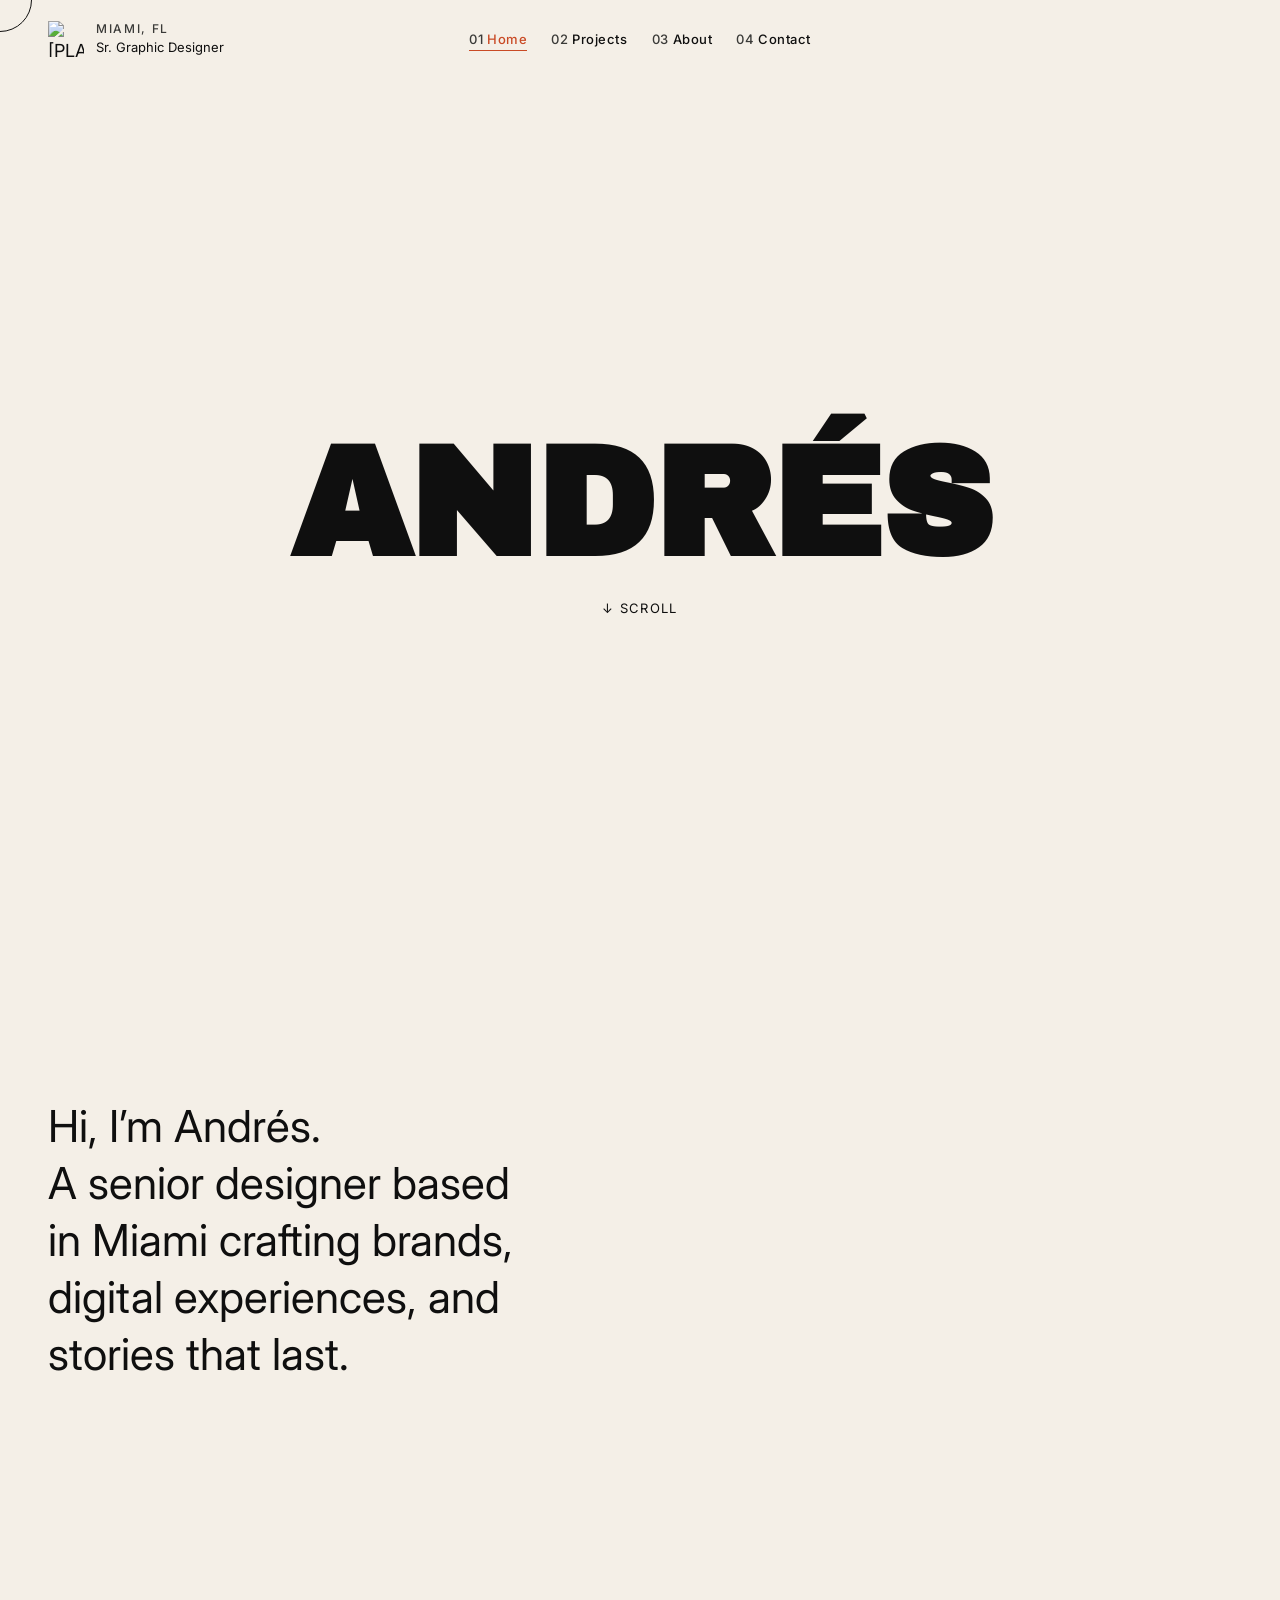
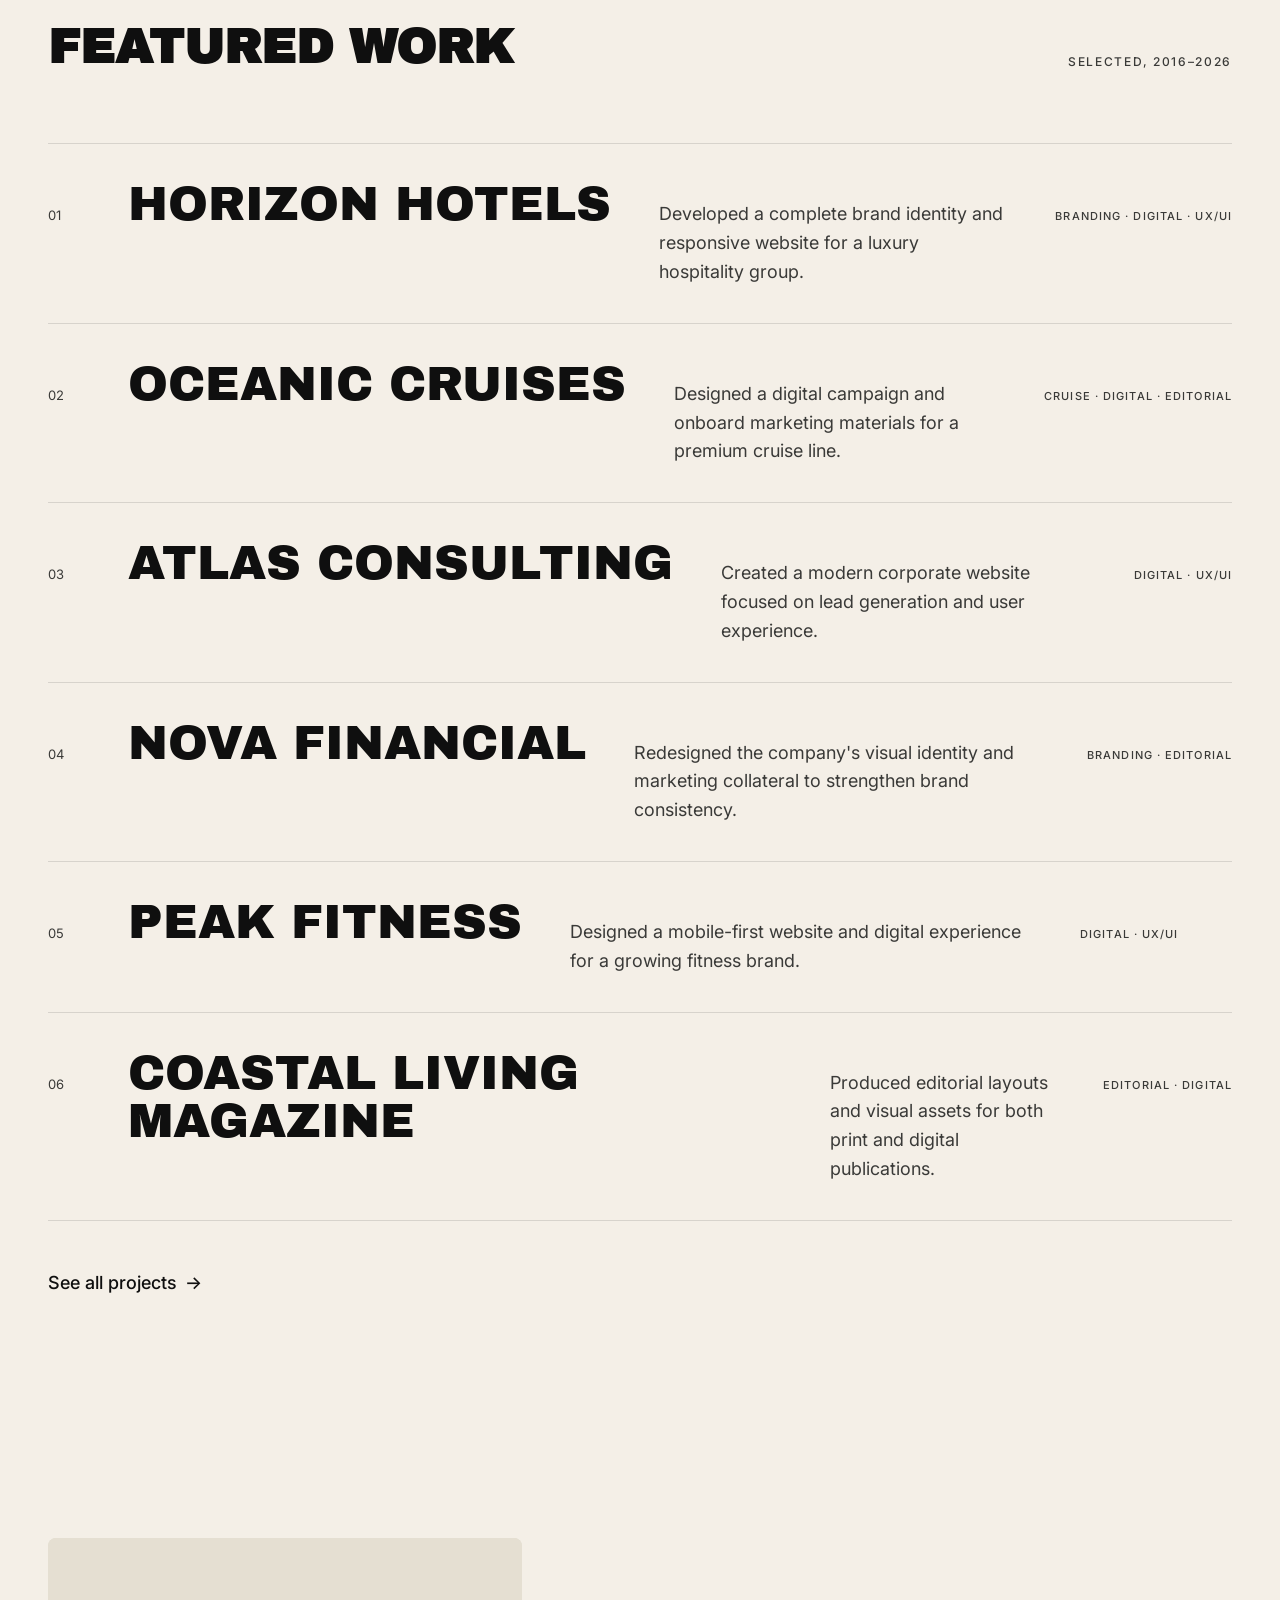
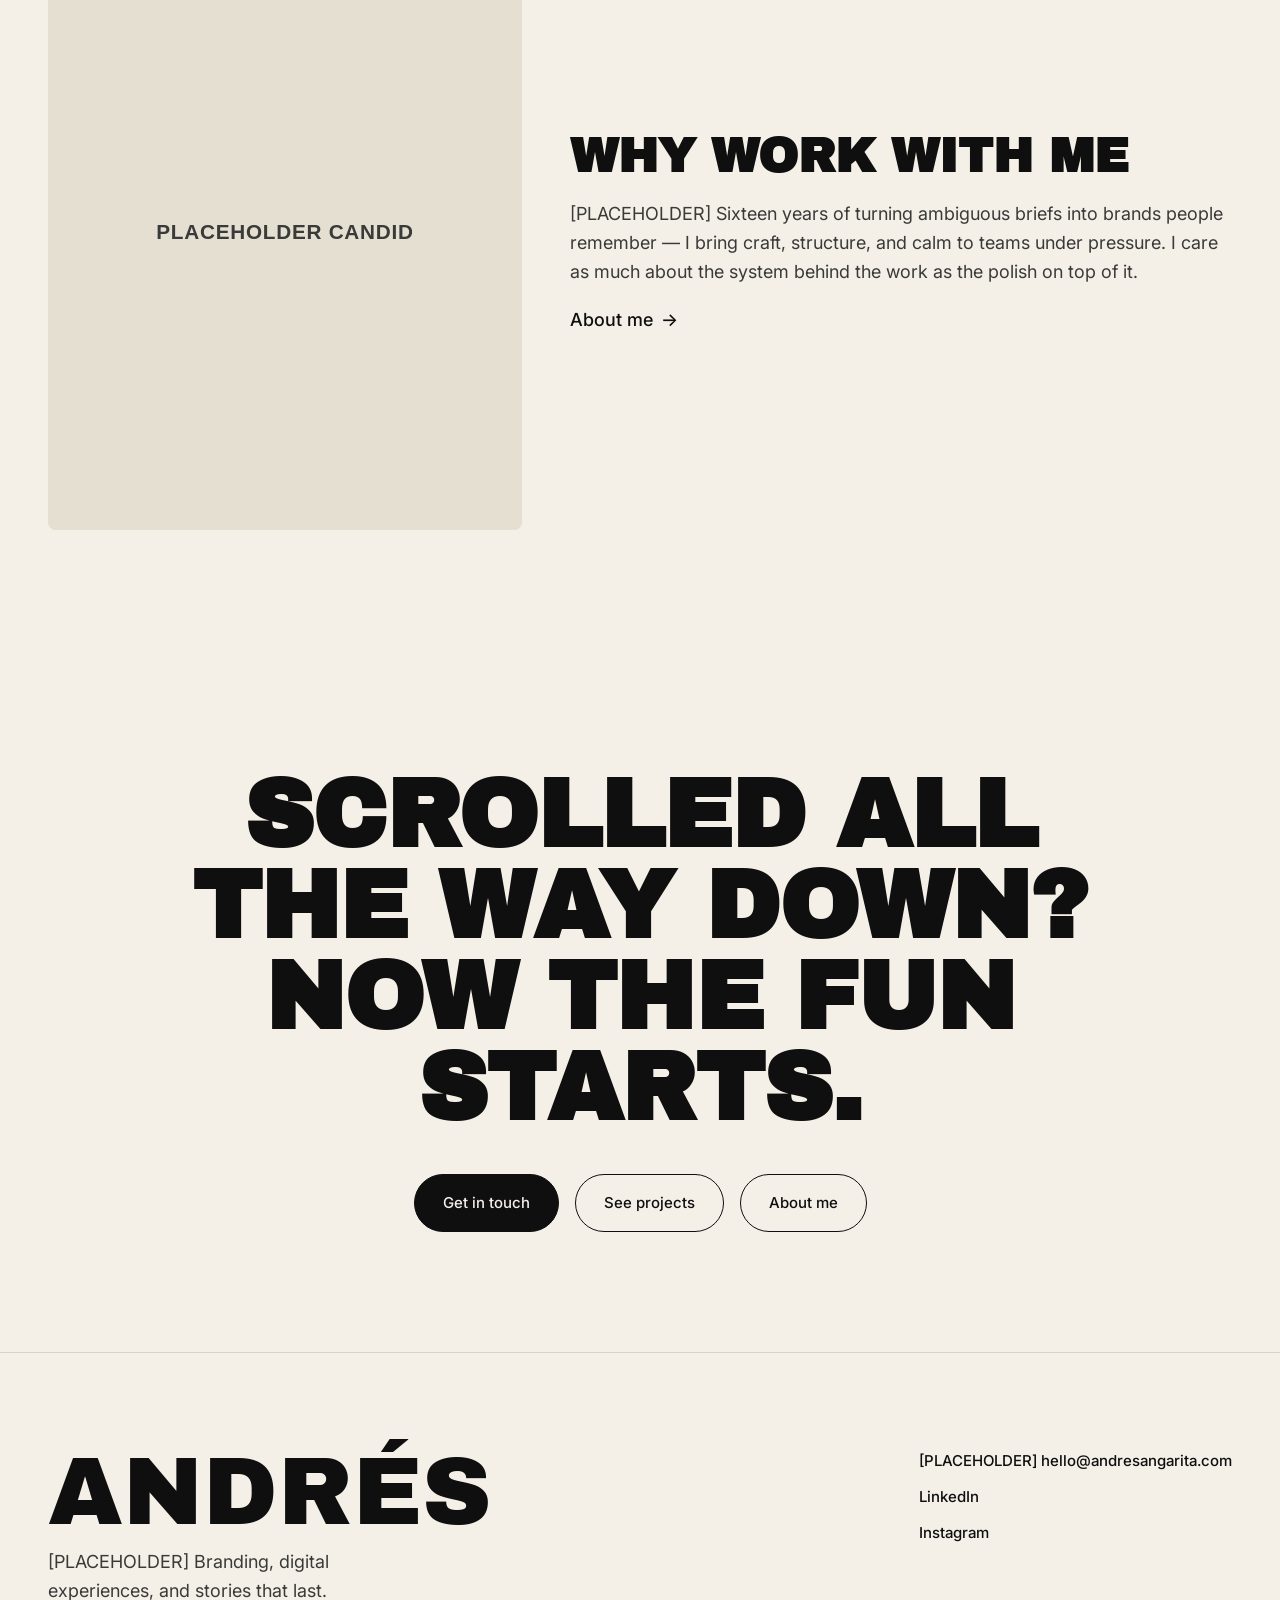
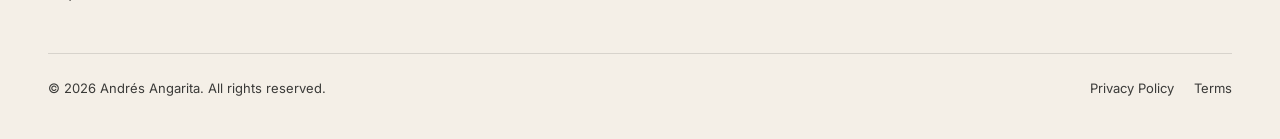
==== commit d5a9fcf8: "Add files via upload" ====
--- a/index.html
+++ b/index.html
@@ -5,17 +5,22 @@
 <meta name="viewport" content="width=device-width, initial-scale=1.0">
 <title>Andrés Angarita — Senior Graphic Designer &amp; Digital Design Manager</title>
 <meta name="description" content="[PLACEHOLDER] Andrés Angarita is a senior graphic designer and digital design manager in Miami, crafting brands, digital experiences, and stories that last.">
-<link rel="icon" type="image/svg+xml" href="/favicon.svg">
-<link rel="stylesheet" href="/styles.css">
+<link rel="icon" type="image/svg+xml" href="favicon.svg">
+<link rel="stylesheet" href="styles.css">
 </head>
 <body>
 <a class="skip-link" href="#main">Skip to content</a>
 
 <header class="site-header">
   <div class="container">
-    <div class="address-block">
-      <span class="meta-label">Miami, FL</span>
-      <span>Sr. Graphic Designer</span>
+    <div class="header-left">
+      <a href="index.html" class="logo-mark" aria-label="Andrés Angarita — Home">
+        <img src="assets/logo-mark.svg" alt="[PLACEHOLDER] Andrés Angarita logo">
+      </a>
+      <div class="address-block">
+        <span class="meta-label">Miami, FL</span>
+        <span>Sr. Graphic Designer</span>
+      </div>
     </div>
 
     <nav class="primary-nav" aria-label="Primary">
@@ -75,7 +80,7 @@
             <span class="project-row__tags">Branding · Digital · UX/UI</span>
           </a>
           <div class="project-row__thumb">
-            <img src="/assets/placeholder-01.svg" alt="[PLACEHOLDER] Horizon Hotels project thumbnail">
+            <img src="assets/placeholder-01.svg" alt="[PLACEHOLDER] Horizon Hotels project thumbnail">
           </div>
         </li>
 
@@ -87,7 +92,7 @@
             <span class="project-row__tags">Cruise · Digital · Editorial</span>
           </a>
           <div class="project-row__thumb">
-            <img src="/assets/placeholder-02.svg" alt="[PLACEHOLDER] Oceanic Cruises project thumbnail">
+            <img src="assets/placeholder-02.svg" alt="[PLACEHOLDER] Oceanic Cruises project thumbnail">
           </div>
         </li>
 
@@ -99,7 +104,7 @@
             <span class="project-row__tags">Digital · UX/UI</span>
           </a>
           <div class="project-row__thumb">
-            <img src="/assets/placeholder-03.svg" alt="[PLACEHOLDER] Atlas Consulting project thumbnail">
+            <img src="assets/placeholder-03.svg" alt="[PLACEHOLDER] Atlas Consulting project thumbnail">
           </div>
         </li>
 
@@ -111,7 +116,7 @@
             <span class="project-row__tags">Branding · Editorial</span>
           </a>
           <div class="project-row__thumb">
-            <img src="/assets/placeholder-04.svg" alt="[PLACEHOLDER] Nova Financial project thumbnail">
+            <img src="assets/placeholder-04.svg" alt="[PLACEHOLDER] Nova Financial project thumbnail">
           </div>
         </li>
 
@@ -123,7 +128,7 @@
             <span class="project-row__tags">Digital · UX/UI</span>
           </a>
           <div class="project-row__thumb">
-            <img src="/assets/placeholder-05.svg" alt="[PLACEHOLDER] Peak Fitness project thumbnail">
+            <img src="assets/placeholder-05.svg" alt="[PLACEHOLDER] Peak Fitness project thumbnail">
           </div>
         </li>
 
@@ -135,7 +140,7 @@
             <span class="project-row__tags">Editorial · Digital</span>
           </a>
           <div class="project-row__thumb">
-            <img src="/assets/placeholder-06.svg" alt="[PLACEHOLDER] Coastal Living Magazine project thumbnail">
+            <img src="assets/placeholder-06.svg" alt="[PLACEHOLDER] Coastal Living Magazine project thumbnail">
           </div>
         </li>
 
@@ -151,7 +156,7 @@
     <div class="container">
       <div class="about-tease reveal">
         <div class="about-tease__photo">
-          <img src="/assets/placeholder-candid.svg" alt="[PLACEHOLDER] Candid photo of Andrés Angarita at work">
+          <img src="assets/placeholder-candid.svg" alt="[PLACEHOLDER] Candid photo of Andrés Angarita at work">
         </div>
         <div class="about-tease__copy">
           <h2 class="display-md">Why work with me</h2>
@@ -198,6 +203,6 @@
   </div>
 </footer>
 
-<script src="/main.js"></script>
+<script src="main.js"></script>
 </body>
 </html>
--- a/styles.css
+++ b/styles.css
@@ -234,10 +234,30 @@
 }
 
 .site-header .container {
-  display: flex;
-  align-items: flex-start;
-  justify-content: space-between;
-  gap: 24px;
+  display: grid;
+  grid-template-columns: 1fr auto 1fr;
+  align-items: center;
+  gap: 16px;
+}
+
+.header-left {
+  grid-column: 1;
+  display: flex;
+  align-items: center;
+  gap: 12px;
+  justify-self: start;
+}
+
+.logo-mark {
+  flex: 0 0 auto;
+  width: 36px;
+  height: 36px;
+  display: block;
+}
+
+.logo-mark img {
+  width: 100%;
+  height: 100%;
 }
 
 .address-block {
@@ -250,7 +270,9 @@
 }
 
 .primary-nav {
+  grid-column: 2;
   display: none;
+  justify-self: center;
 }
 
 .primary-nav ul {
@@ -300,6 +322,8 @@
 
 /* Hamburger */
 .nav-toggle {
+  grid-column: 3;
+  justify-self: end;
   display: flex;
   flex-direction: column;
   gap: 5px;
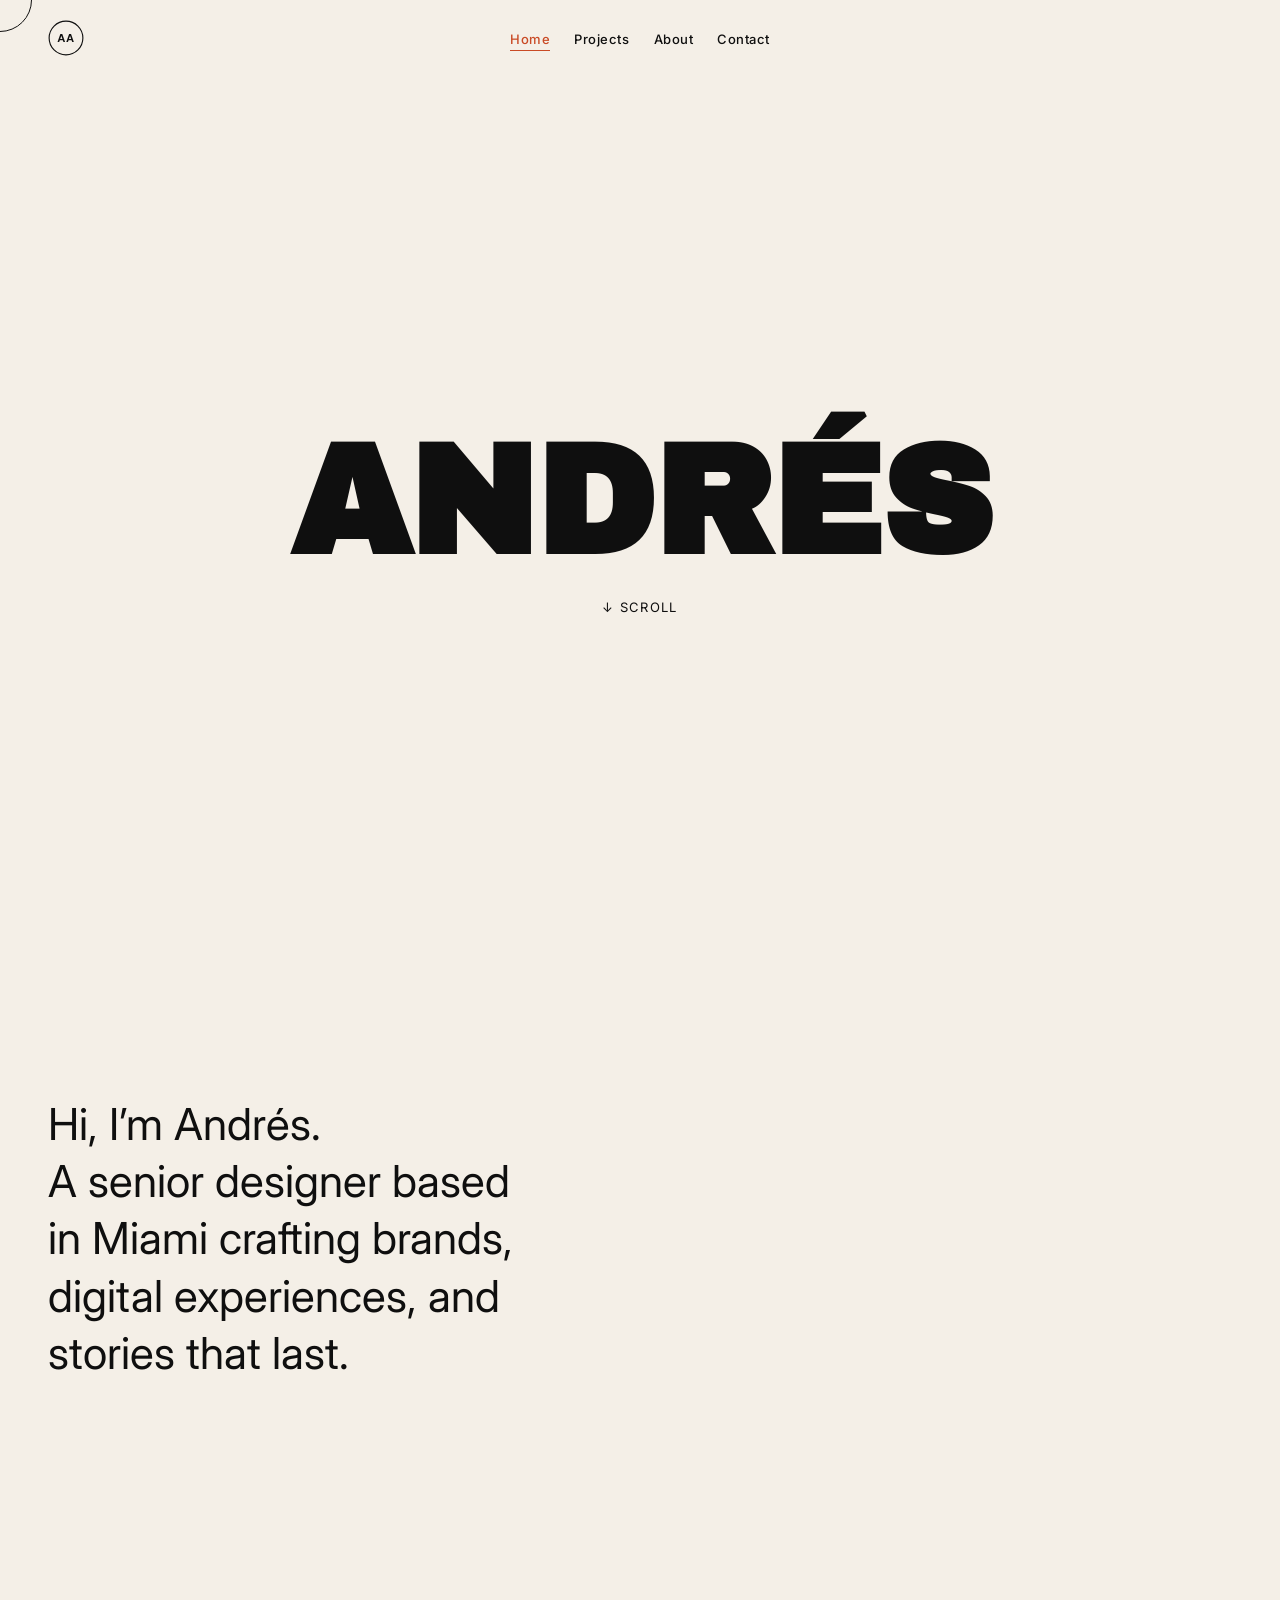
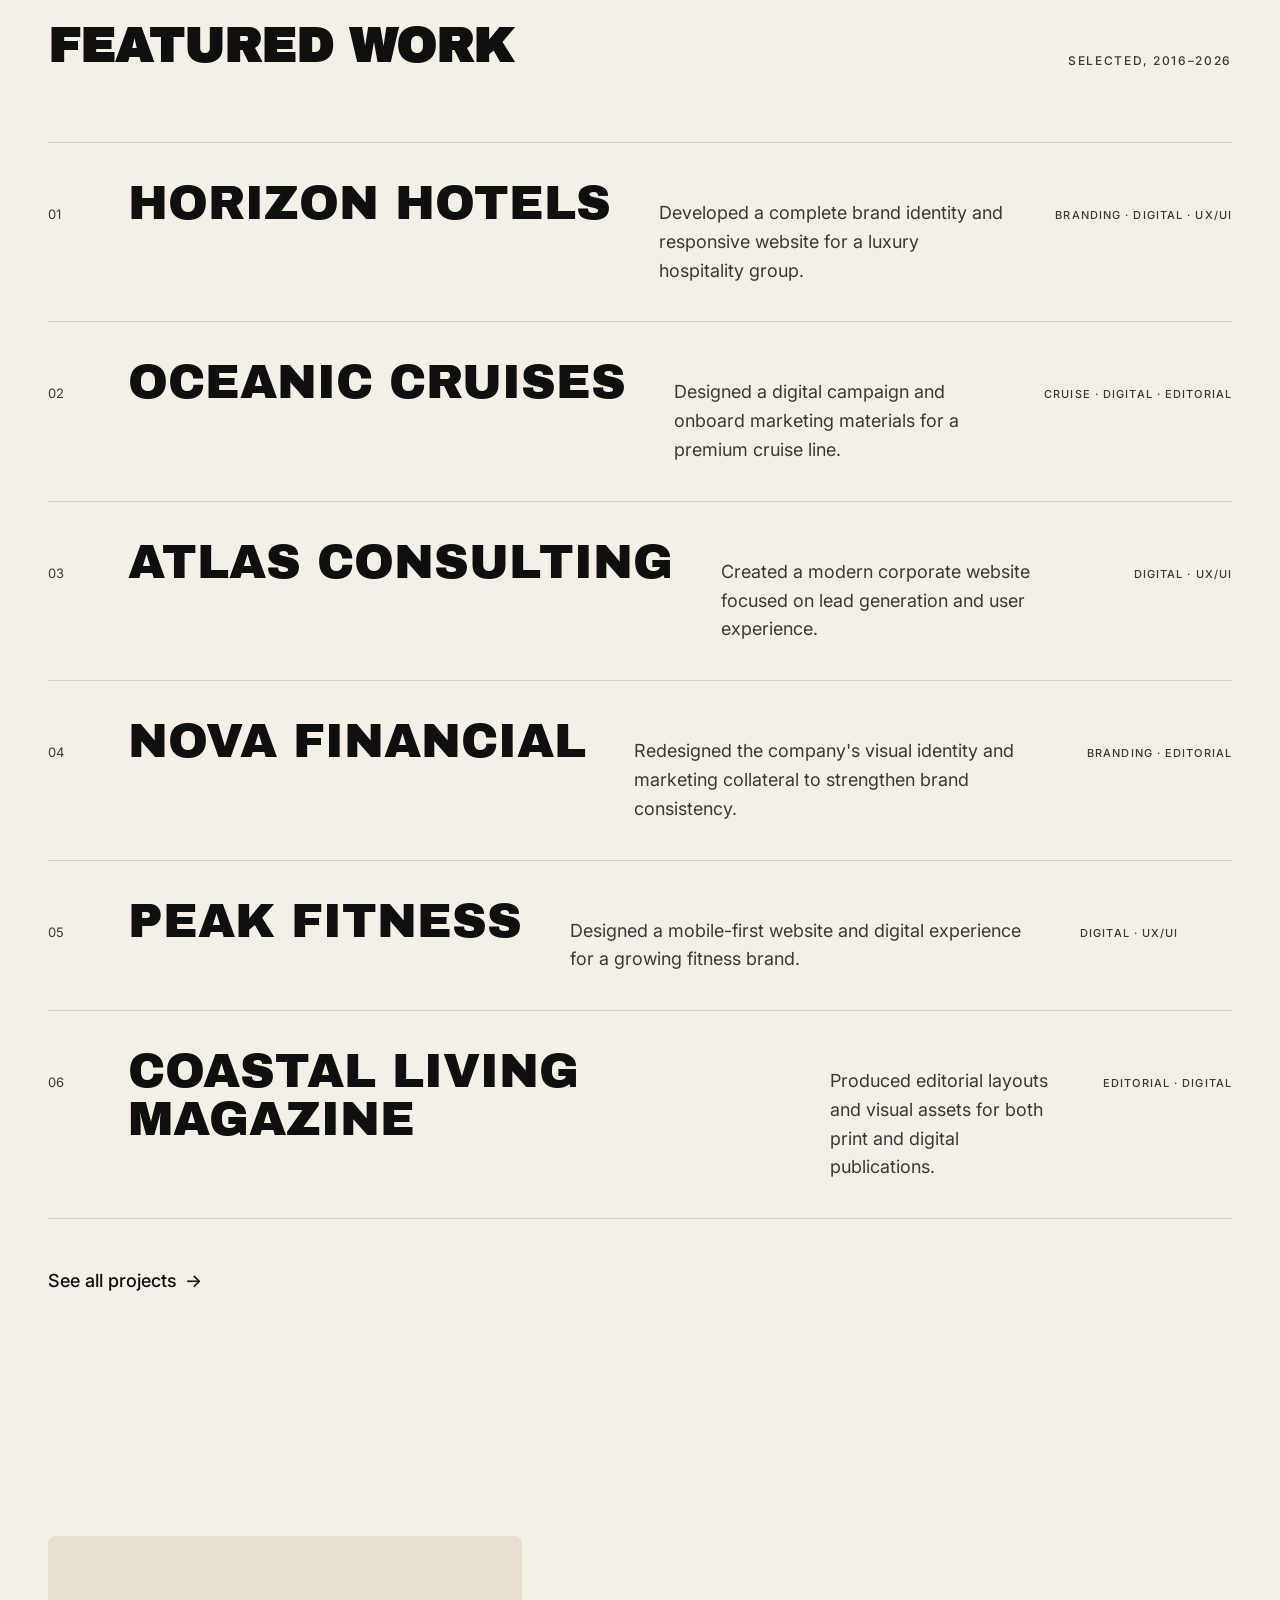
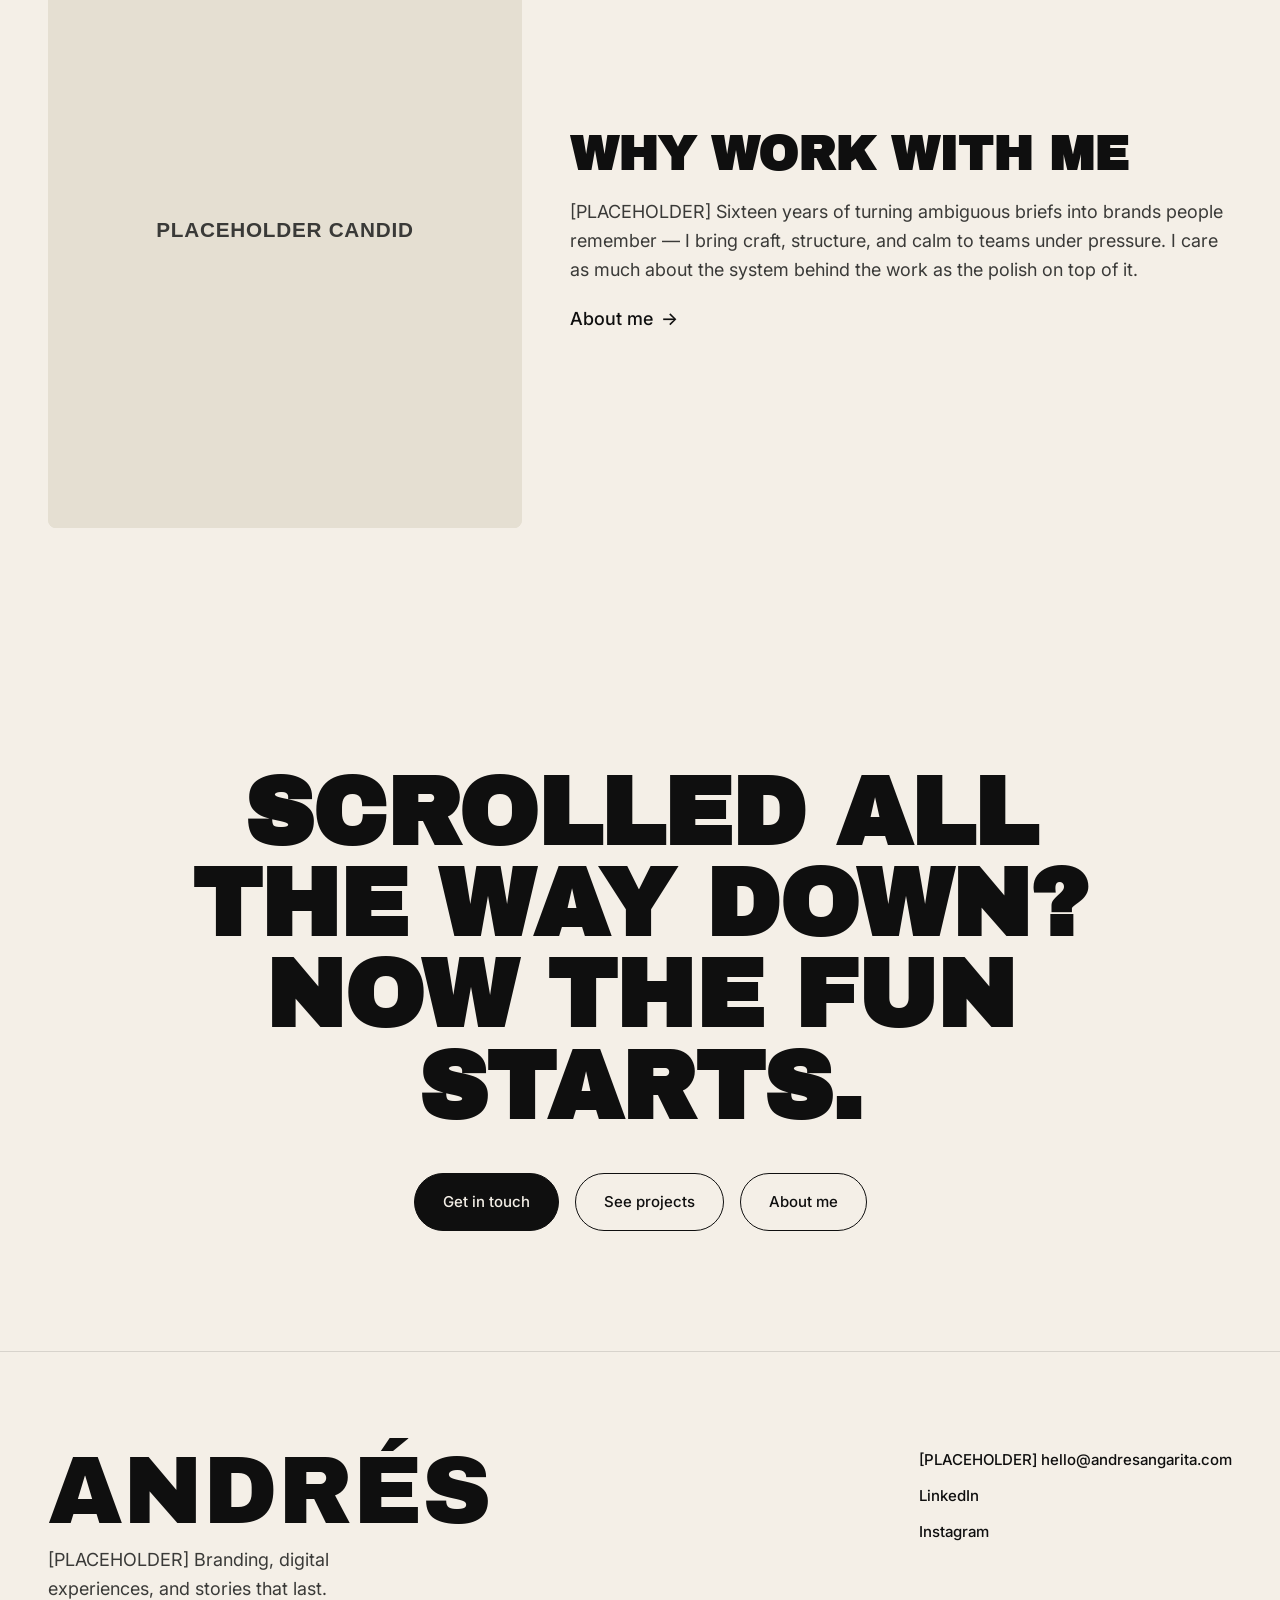
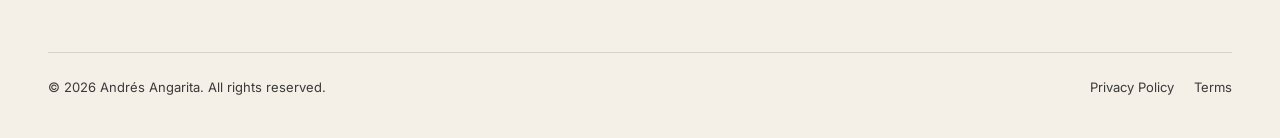
==== commit 2d440cf0: "Add files via upload" ====
--- a/index.html
+++ b/index.html
@@ -17,18 +17,14 @@
       <a href="index.html" class="logo-mark" aria-label="Andrés Angarita — Home">
         <img src="assets/logo-mark.svg" alt="[PLACEHOLDER] Andrés Angarita logo">
       </a>
-      <div class="address-block">
-        <span class="meta-label">Miami, FL</span>
-        <span>Sr. Graphic Designer</span>
-      </div>
     </div>
 
     <nav class="primary-nav" aria-label="Primary">
       <ul>
-        <li><a href="index.html" class="is-active" aria-current="page"><span class="num">01</span>Home</a></li>
-        <li><a href="projects.html"><span class="num">02</span>Projects</a></li>
-        <li><a href="about.html"><span class="num">03</span>About</a></li>
-        <li><a href="#contact"><span class="num">04</span>Contact</a></li>
+        <li><a href="index.html" class="is-active" aria-current="page">Home</a></li>
+        <li><a href="projects.html">Projects</a></li>
+        <li><a href="about.html">About</a></li>
+        <li><a href="#contact">Contact</a></li>
       </ul>
     </nav>
 
@@ -41,10 +37,10 @@
 <div class="nav-overlay" id="nav-overlay">
   <nav aria-label="Mobile primary">
     <ul>
-      <li><a href="index.html"><span class="num">01</span>Home</a></li>
-      <li><a href="projects.html"><span class="num">02</span>Projects</a></li>
-      <li><a href="about.html"><span class="num">03</span>About</a></li>
-      <li><a href="#contact"><span class="num">04</span>Contact</a></li>
+      <li><a href="index.html">Home</a></li>
+      <li><a href="projects.html">Projects</a></li>
+      <li><a href="about.html">About</a></li>
+      <li><a href="#contact">Contact</a></li>
     </ul>
   </nav>
 </div>
--- a/styles.css
+++ b/styles.css
@@ -260,15 +260,6 @@
   height: 100%;
 }
 
-.address-block {
-  font-size: 13px;
-  line-height: 1.5;
-}
-
-.address-block .meta-label {
-  display: block;
-}
-
 .primary-nav {
   grid-column: 2;
   display: none;
@@ -287,11 +278,6 @@
   letter-spacing: 0.04em;
   position: relative;
   padding-bottom: 2px;
-}
-
-.primary-nav a span.num {
-  color: var(--text-secondary);
-  margin-right: 4px;
 }
 
 .primary-nav a::after {
@@ -387,15 +373,6 @@
   font-family: var(--font-display);
   text-transform: uppercase;
   font-size: clamp(32px, 12vw, 56px);
-}
-
-.nav-overlay a span.num {
-  color: var(--accent);
-  font-family: var(--font-body);
-  font-size: 16px;
-  letter-spacing: 0.1em;
-  margin-right: 12px;
-  vertical-align: middle;
 }
 
 @media (min-width: 768px) {
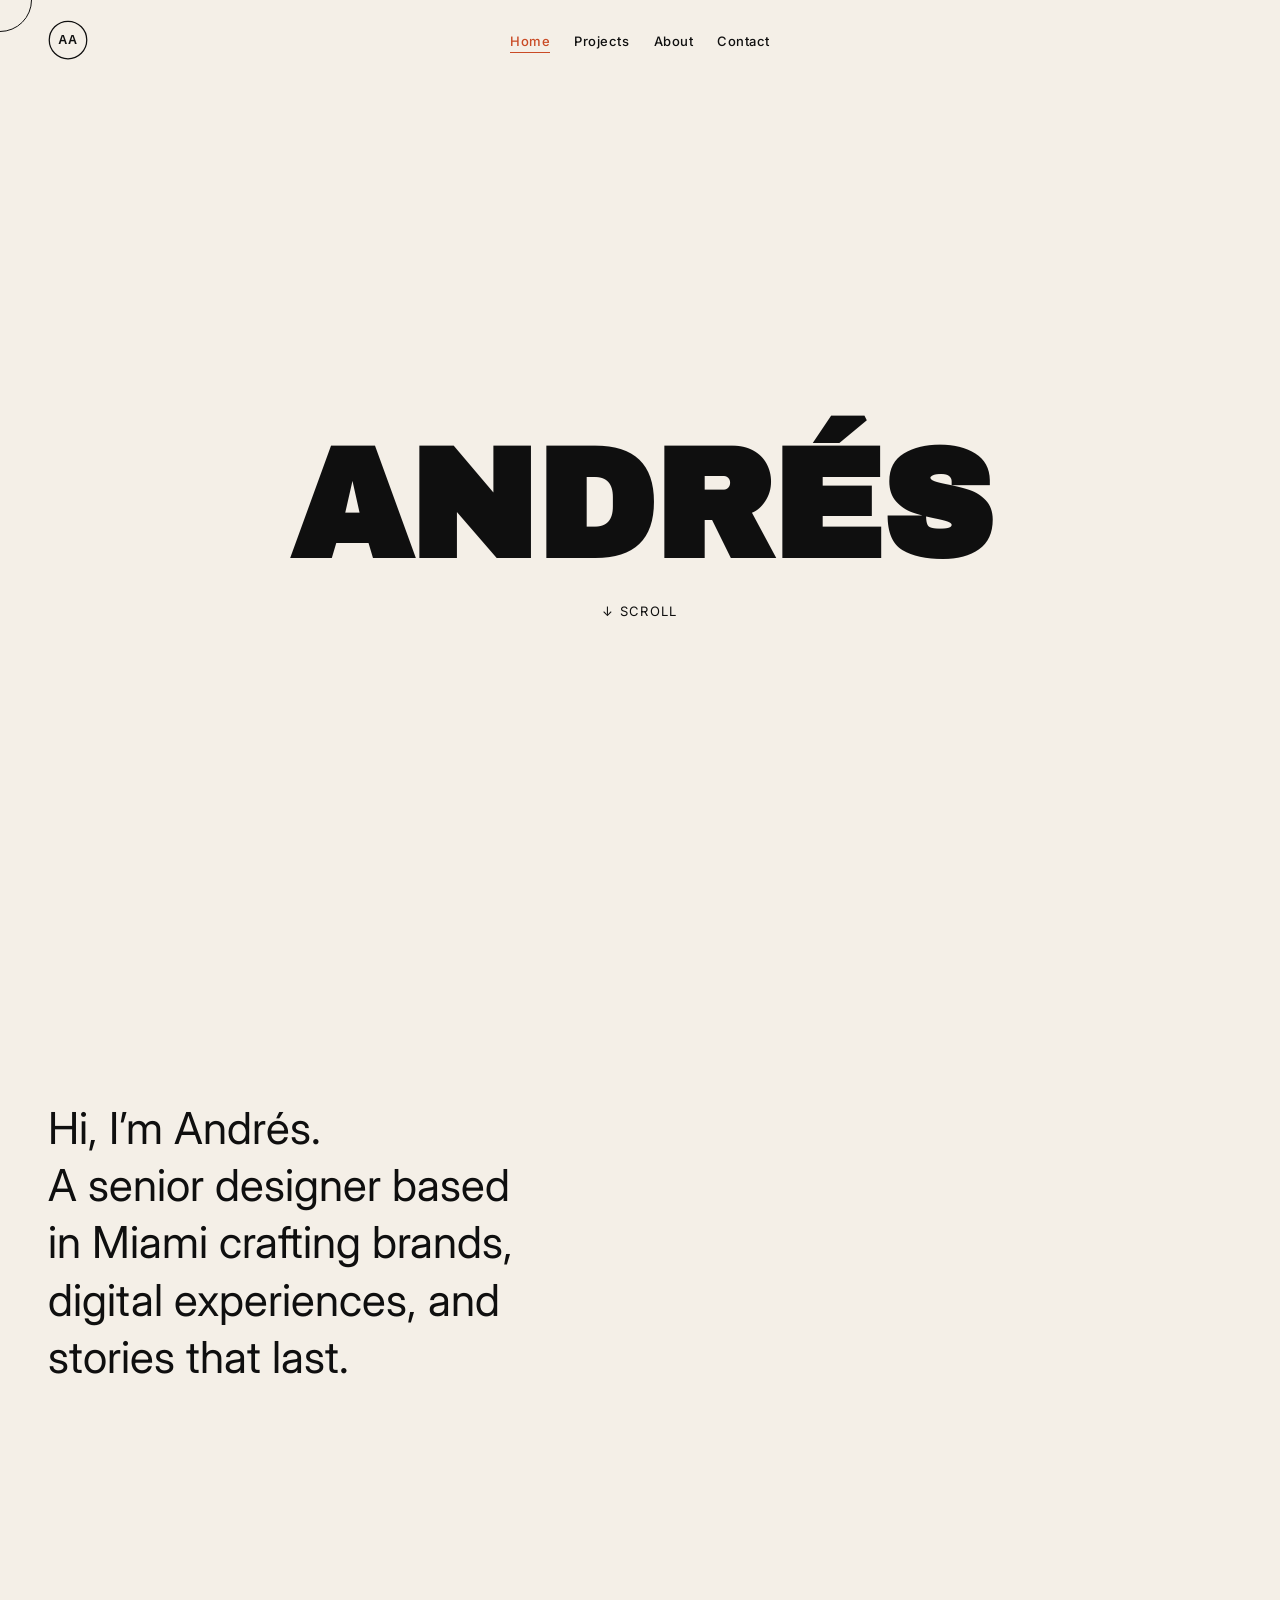
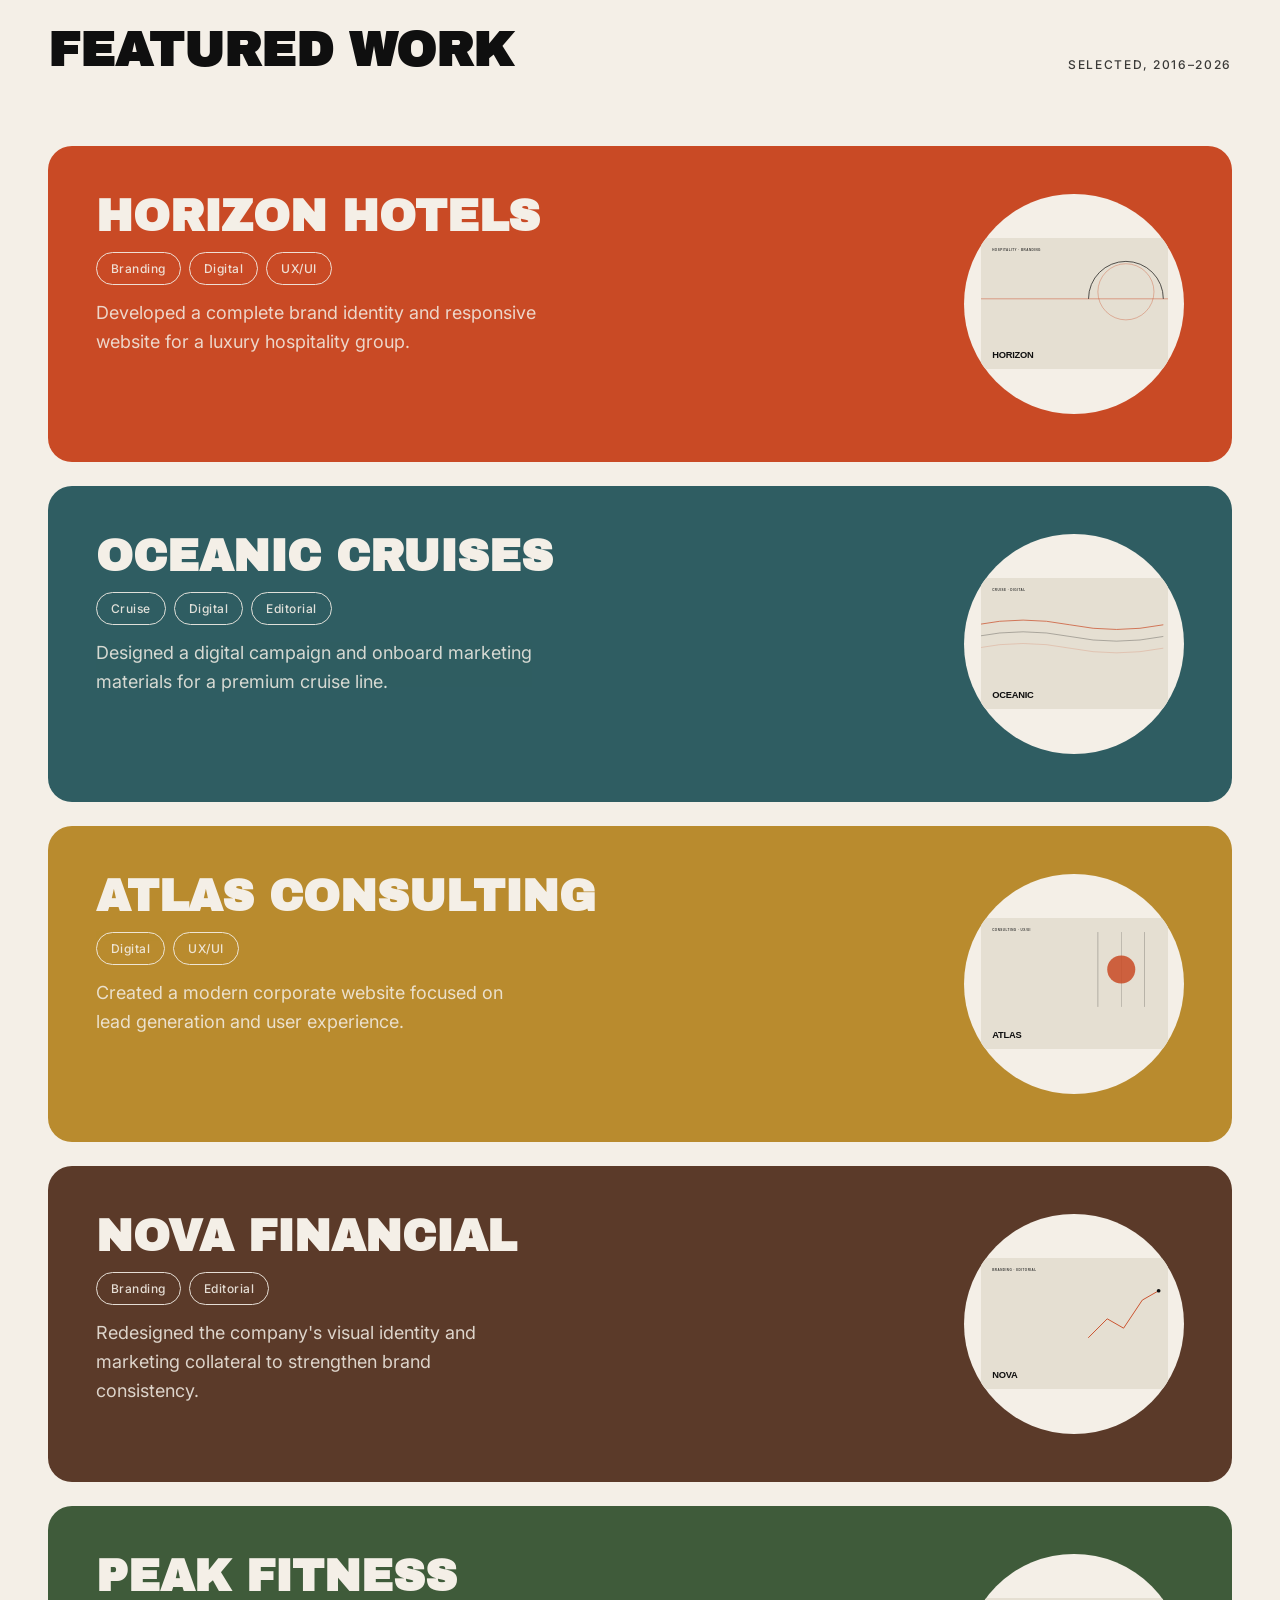
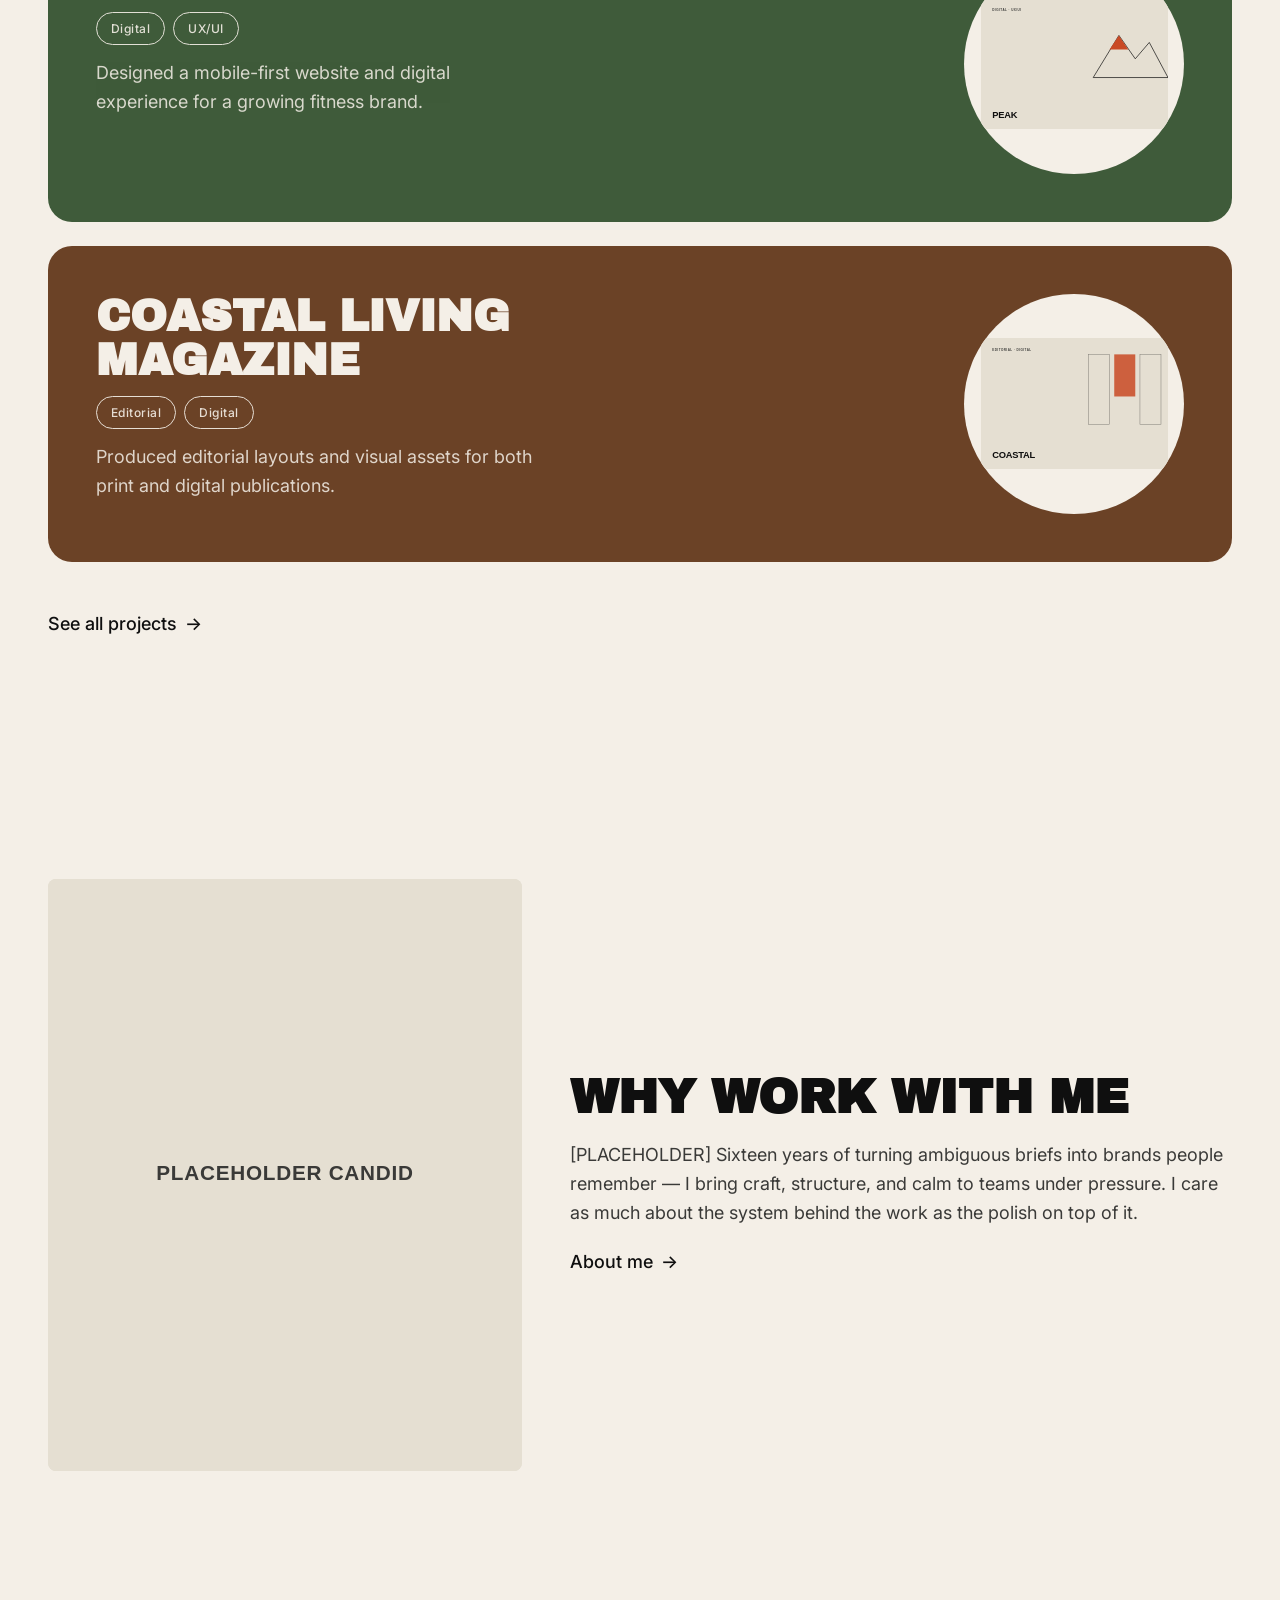
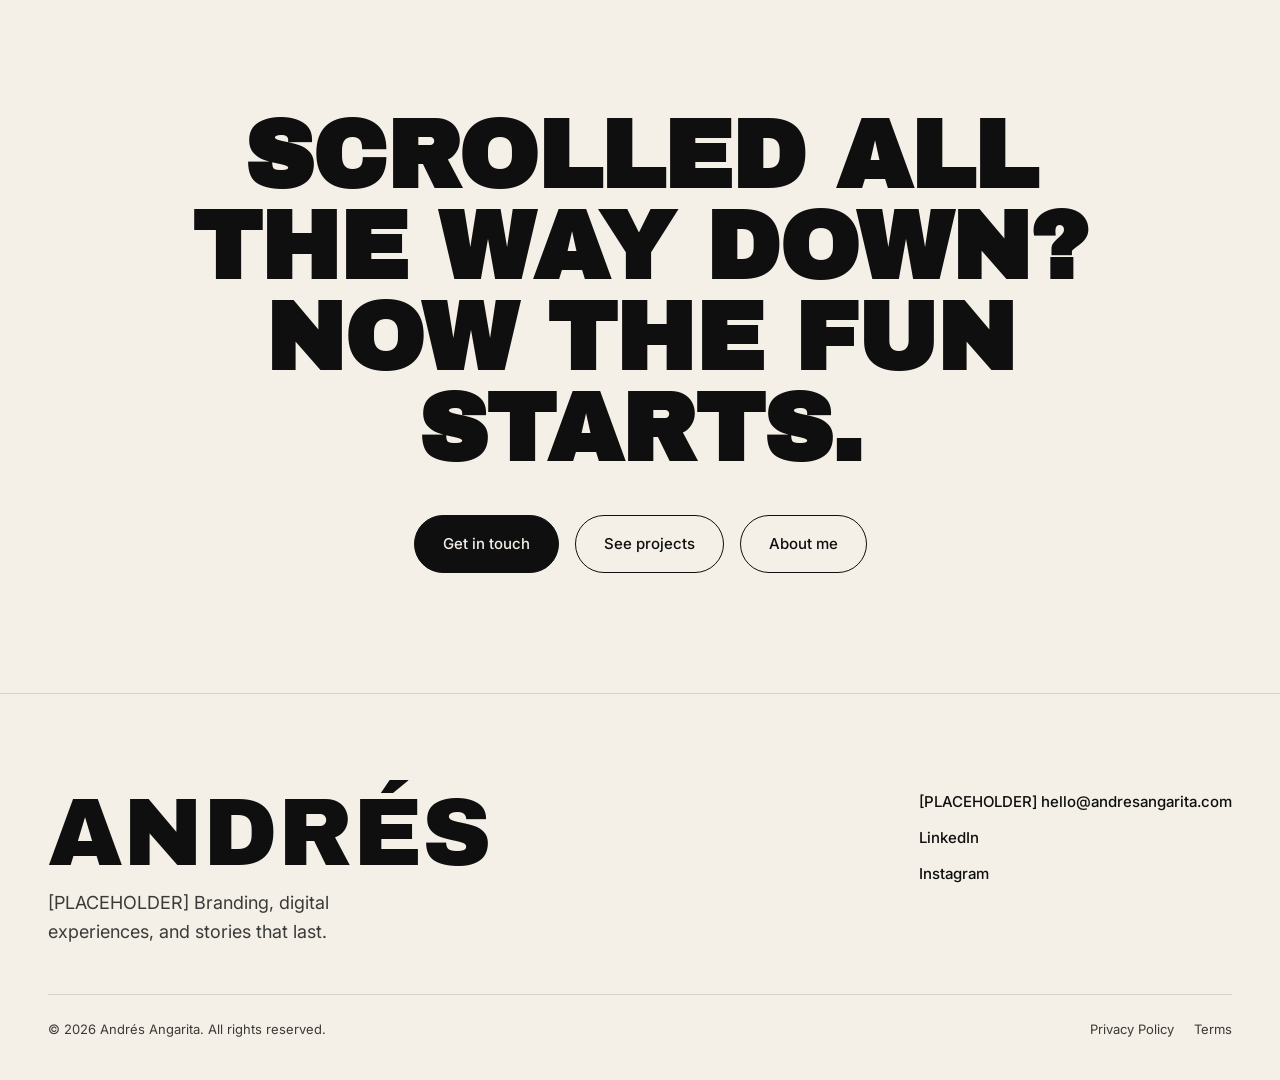
==== commit ca667093: "Add files via upload" ====
--- a/index.html
+++ b/index.html
@@ -70,74 +70,100 @@
 
         <li class="project-row" data-tags="branding digital ux/ui">
           <a class="project-row__link" href="projects.html">
-            <span class="project-row__index">01</span>
-            <span class="project-row__title">Horizon Hotels</span>
-            <span class="project-row__desc">Developed a complete brand identity and responsive website for a luxury hospitality group.</span>
-            <span class="project-row__tags">Branding · Digital · UX/UI</span>
-          </a>
-          <div class="project-row__thumb">
-            <img src="assets/placeholder-01.svg" alt="[PLACEHOLDER] Horizon Hotels project thumbnail">
-          </div>
+            <div class="project-row__body">
+              <h3 class="project-row__title">Horizon Hotels</h3>
+              <ul class="project-row__tags">
+              <li>Branding</li>
+              <li>Digital</li>
+              <li>UX/UI</li>
+              </ul>
+              <p class="project-row__desc">Developed a complete brand identity and responsive website for a luxury hospitality group.</p>
+            </div>
+            <div class="project-row__thumb">
+              <img src="assets/placeholder-01.svg" alt="[PLACEHOLDER] Horizon Hotels project thumbnail">
+            </div>
+          </a>
         </li>
 
         <li class="project-row" data-tags="cruise digital editorial">
           <a class="project-row__link" href="projects.html">
-            <span class="project-row__index">02</span>
-            <span class="project-row__title">Oceanic Cruises</span>
-            <span class="project-row__desc">Designed a digital campaign and onboard marketing materials for a premium cruise line.</span>
-            <span class="project-row__tags">Cruise · Digital · Editorial</span>
-          </a>
-          <div class="project-row__thumb">
-            <img src="assets/placeholder-02.svg" alt="[PLACEHOLDER] Oceanic Cruises project thumbnail">
-          </div>
+            <div class="project-row__body">
+              <h3 class="project-row__title">Oceanic Cruises</h3>
+              <ul class="project-row__tags">
+              <li>Cruise</li>
+              <li>Digital</li>
+              <li>Editorial</li>
+              </ul>
+              <p class="project-row__desc">Designed a digital campaign and onboard marketing materials for a premium cruise line.</p>
+            </div>
+            <div class="project-row__thumb">
+              <img src="assets/placeholder-02.svg" alt="[PLACEHOLDER] Oceanic Cruises project thumbnail">
+            </div>
+          </a>
         </li>
 
         <li class="project-row" data-tags="digital ux/ui">
           <a class="project-row__link" href="projects.html">
-            <span class="project-row__index">03</span>
-            <span class="project-row__title">Atlas Consulting</span>
-            <span class="project-row__desc">Created a modern corporate website focused on lead generation and user experience.</span>
-            <span class="project-row__tags">Digital · UX/UI</span>
-          </a>
-          <div class="project-row__thumb">
-            <img src="assets/placeholder-03.svg" alt="[PLACEHOLDER] Atlas Consulting project thumbnail">
-          </div>
+            <div class="project-row__body">
+              <h3 class="project-row__title">Atlas Consulting</h3>
+              <ul class="project-row__tags">
+              <li>Digital</li>
+              <li>UX/UI</li>
+              </ul>
+              <p class="project-row__desc">Created a modern corporate website focused on lead generation and user experience.</p>
+            </div>
+            <div class="project-row__thumb">
+              <img src="assets/placeholder-03.svg" alt="[PLACEHOLDER] Atlas Consulting project thumbnail">
+            </div>
+          </a>
         </li>
 
         <li class="project-row" data-tags="branding editorial">
           <a class="project-row__link" href="projects.html">
-            <span class="project-row__index">04</span>
-            <span class="project-row__title">Nova Financial</span>
-            <span class="project-row__desc">Redesigned the company's visual identity and marketing collateral to strengthen brand consistency.</span>
-            <span class="project-row__tags">Branding · Editorial</span>
-          </a>
-          <div class="project-row__thumb">
-            <img src="assets/placeholder-04.svg" alt="[PLACEHOLDER] Nova Financial project thumbnail">
-          </div>
+            <div class="project-row__body">
+              <h3 class="project-row__title">Nova Financial</h3>
+              <ul class="project-row__tags">
+              <li>Branding</li>
+              <li>Editorial</li>
+              </ul>
+              <p class="project-row__desc">Redesigned the company's visual identity and marketing collateral to strengthen brand consistency.</p>
+            </div>
+            <div class="project-row__thumb">
+              <img src="assets/placeholder-04.svg" alt="[PLACEHOLDER] Nova Financial project thumbnail">
+            </div>
+          </a>
         </li>
 
         <li class="project-row" data-tags="digital ux/ui">
           <a class="project-row__link" href="projects.html">
-            <span class="project-row__index">05</span>
-            <span class="project-row__title">Peak Fitness</span>
-            <span class="project-row__desc">Designed a mobile-first website and digital experience for a growing fitness brand.</span>
-            <span class="project-row__tags">Digital · UX/UI</span>
-          </a>
-          <div class="project-row__thumb">
-            <img src="assets/placeholder-05.svg" alt="[PLACEHOLDER] Peak Fitness project thumbnail">
-          </div>
+            <div class="project-row__body">
+              <h3 class="project-row__title">Peak Fitness</h3>
+              <ul class="project-row__tags">
+              <li>Digital</li>
+              <li>UX/UI</li>
+              </ul>
+              <p class="project-row__desc">Designed a mobile-first website and digital experience for a growing fitness brand.</p>
+            </div>
+            <div class="project-row__thumb">
+              <img src="assets/placeholder-05.svg" alt="[PLACEHOLDER] Peak Fitness project thumbnail">
+            </div>
+          </a>
         </li>
 
         <li class="project-row" data-tags="editorial digital">
           <a class="project-row__link" href="projects.html">
-            <span class="project-row__index">06</span>
-            <span class="project-row__title">Coastal Living Magazine</span>
-            <span class="project-row__desc">Produced editorial layouts and visual assets for both print and digital publications.</span>
-            <span class="project-row__tags">Editorial · Digital</span>
-          </a>
-          <div class="project-row__thumb">
-            <img src="assets/placeholder-06.svg" alt="[PLACEHOLDER] Coastal Living Magazine project thumbnail">
-          </div>
+            <div class="project-row__body">
+              <h3 class="project-row__title">Coastal Living Magazine</h3>
+              <ul class="project-row__tags">
+              <li>Editorial</li>
+              <li>Digital</li>
+              </ul>
+              <p class="project-row__desc">Produced editorial layouts and visual assets for both print and digital publications.</p>
+            </div>
+            <div class="project-row__thumb">
+              <img src="assets/placeholder-06.svg" alt="[PLACEHOLDER] Coastal Living Magazine project thumbnail">
+            </div>
+          </a>
         </li>
 
       </ul>
--- a/styles.css
+++ b/styles.css
@@ -250,8 +250,8 @@
 
 .logo-mark {
   flex: 0 0 auto;
-  width: 36px;
-  height: 36px;
+  width: 40px;
+  height: 40px;
   display: block;
 }
 
@@ -321,7 +321,7 @@
 .nav-toggle span {
   width: 24px;
   height: 2px;
-  background: var(--text);
+  background: #0F0F0F;
   transition: transform var(--motion-fast) var(--ease-out),
               opacity var(--motion-fast) var(--ease-out);
 }
@@ -438,102 +438,110 @@
   }
 }
 
-/* ---------- Project rows (Featured work / Projects list) ---------- */
+/* ---------- Project cards (Featured work / Projects list) ---------- */
 .project-list {
-  border-top: 1px solid rgba(15,15,15,0.12);
+  display: flex;
+  flex-direction: column;
+  gap: 24px;
 }
 
 .project-row {
   position: relative;
-  border-bottom: 1px solid rgba(15,15,15,0.12);
+  border-radius: 24px;
+  overflow: hidden;
+  color: var(--bg);
   transition: opacity var(--motion-fast) var(--ease-out),
               transform var(--motion-fast) var(--ease-out);
 }
 
+.project-list .project-row:nth-child(1) { background: #C94A25; }
+.project-list .project-row:nth-child(2) { background: #2F5D62; }
+.project-list .project-row:nth-child(3) { background: #B98B2E; }
+.project-list .project-row:nth-child(4) { background: #5B3A29; }
+.project-list .project-row:nth-child(5) { background: #3F5B3A; }
+.project-list .project-row:nth-child(6) { background: #6B4226; }
+.project-list .project-row:nth-child(7) { background: #38434F; }
+.project-list .project-row:nth-child(8) { background: #8C3B3B; }
+
 .project-row__link {
   display: flex;
   flex-direction: column;
-  gap: 8px;
-  padding-block: 28px;
-}
-
-@media (min-width: 1024px) {
+  align-items: center;
+  gap: 24px;
+  padding: clamp(28px, 5vw, 48px);
+}
+
+@media (min-width: 768px) {
   .project-row__link {
     flex-direction: row;
-    align-items: baseline;
+    align-items: flex-start;
+    justify-content: space-between;
     gap: var(--gutter);
-    padding-block: 36px;
   }
 }
 
-.project-row__index {
-  font-size: 13px;
-  color: var(--text-secondary);
-  flex: 0 0 auto;
-  width: 32px;
+.project-row__body {
+  display: flex;
+  flex-direction: column;
+  gap: 14px;
+  max-width: 48ch;
 }
 
 .project-row__title {
   font-family: var(--font-display);
   text-transform: uppercase;
-  font-size: clamp(28px, 4vw, 48px);
+  font-size: clamp(28px, 4vw, 44px);
   line-height: 1;
-  flex: 0 1 auto;
-  transition: color var(--motion-fast) var(--ease-out);
-}
-
-.project-row:hover .project-row__title,
-.project-row__link:focus-visible .project-row__title {
-  color: var(--accent);
+  color: inherit;
 }
 
 .project-row__desc {
-  color: var(--text-secondary);
-  flex: 1 1 260px;
-  max-width: 42ch;
+  color: inherit;
+  opacity: 0.85;
+  max-width: 40ch;
 }
 
 .project-row__tags {
-  font-family: var(--font-body);
+  display: flex;
+  flex-wrap: wrap;
+  gap: 8px;
+  list-style: none;
+  padding: 0;
+  margin: 0;
+}
+
+.project-row__tags li {
+  font-size: 12px;
   font-weight: 500;
-  letter-spacing: 0.1em;
-  text-transform: uppercase;
-  font-size: 11px;
-  color: var(--text-secondary);
+  letter-spacing: 0.04em;
+  padding: 6px 14px;
+  border-radius: 999px;
+  border: 1px solid currentColor;
+  opacity: 0.9;
+}
+
+.project-row__thumb {
   flex: 0 0 auto;
-  white-space: nowrap;
-}
-
-.project-row__thumb {
-  position: absolute;
-  top: 50%;
-  right: clamp(0px, 4vw, 48px);
-  width: 200px;
-  height: 140px;
-  transform: translateY(-50%) scale(1);
-  opacity: 0;
-  pointer-events: none;
+  width: clamp(160px, 30vw, 220px);
+  height: clamp(160px, 30vw, 220px);
+  border-radius: 50%;
+  background: var(--bg);
   overflow: hidden;
-  border-radius: 4px;
-  transition: opacity var(--motion-fast) var(--ease-out),
-              transform var(--motion-fast) var(--ease-out);
-  z-index: 2;
-  display: none;
+  display: flex;
+  align-items: center;
+  justify-content: center;
+  transition: transform var(--motion-fast) var(--ease-out);
 }
 
 .project-row__thumb img {
-  width: 100%;
-  height: 100%;
-  object-fit: cover;
-}
-
-@media (min-width: 1024px) {
-  .project-row__thumb { display: block; }
-  .project-row:hover .project-row__thumb,
-  .project-row__link:focus-visible ~ .project-row__thumb {
-    opacity: 1;
-    transform: translateY(-50%) scale(1.02);
-  }
+  width: 85%;
+  height: 85%;
+  object-fit: contain;
+}
+
+.project-row:hover .project-row__thumb,
+.project-row__link:focus-visible .project-row__thumb {
+  transform: scale(1.02);
 }
 
 .project-row.is-filtered-out {
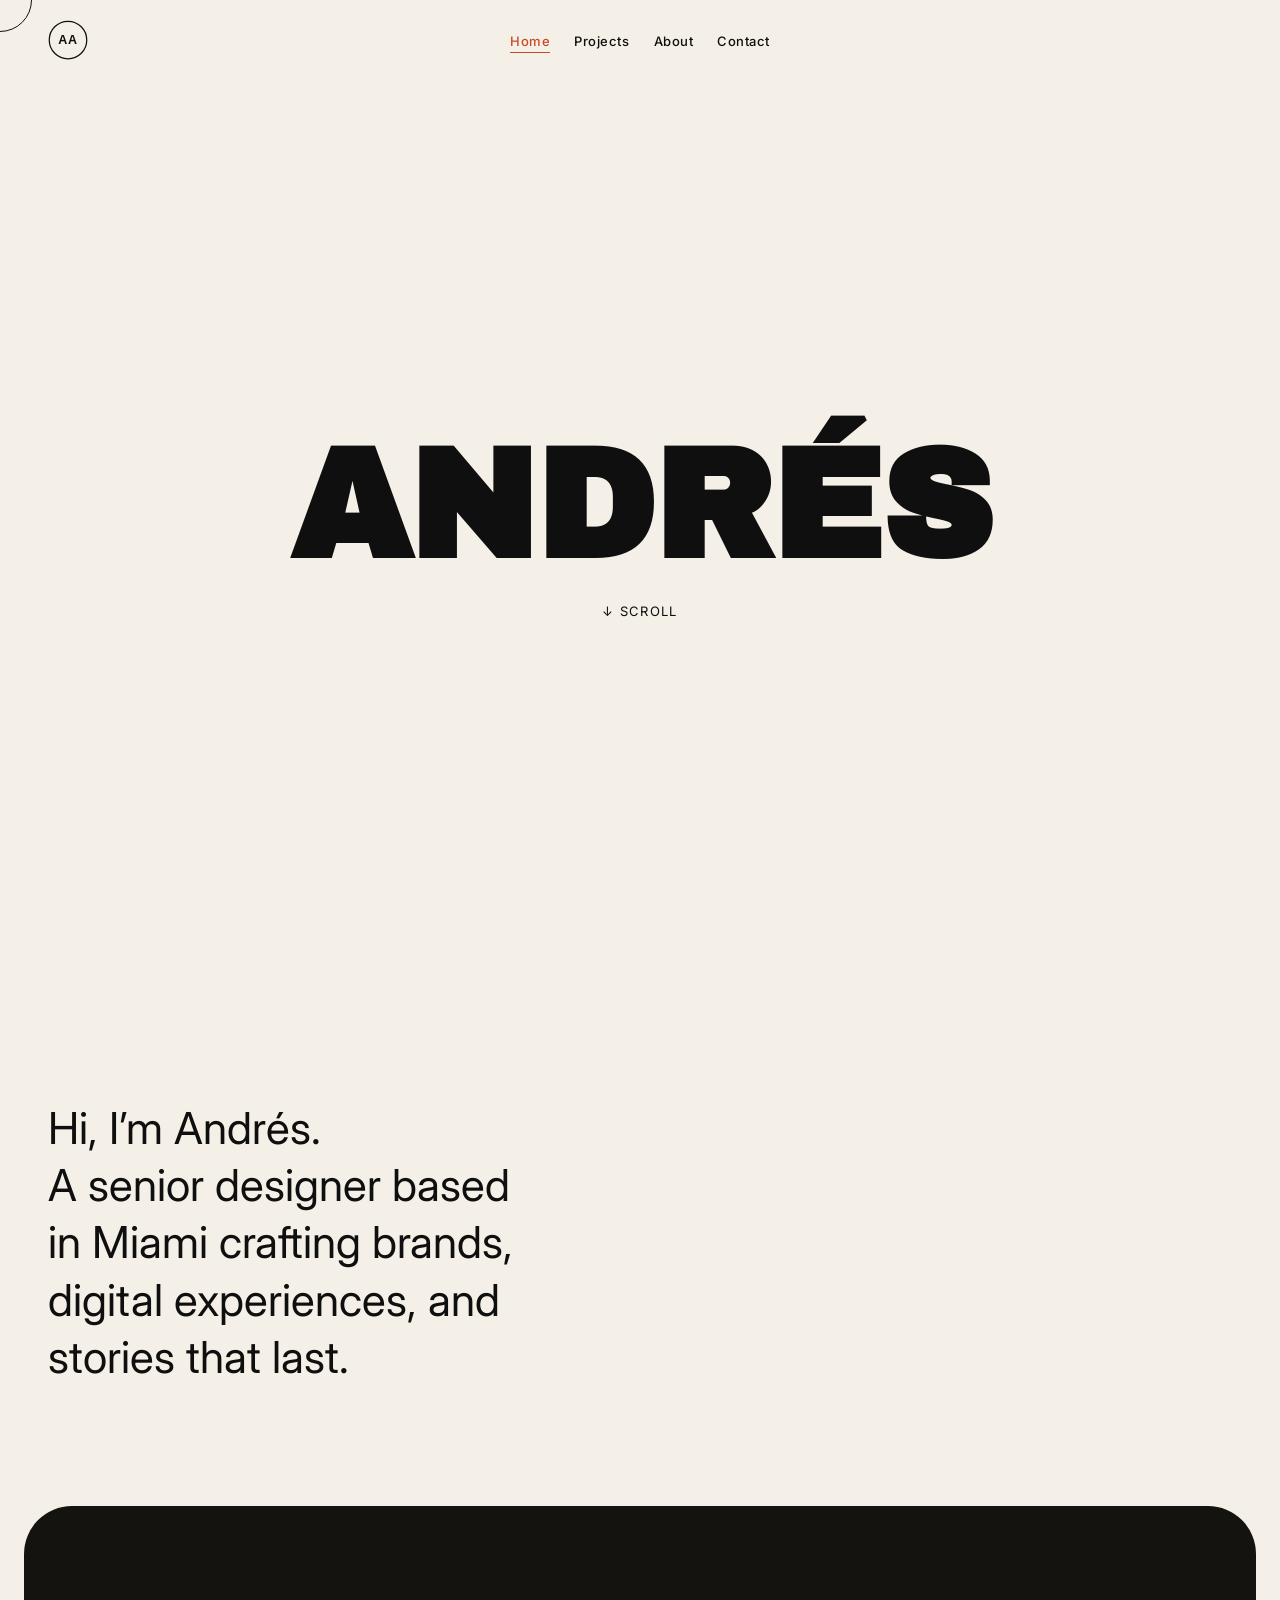
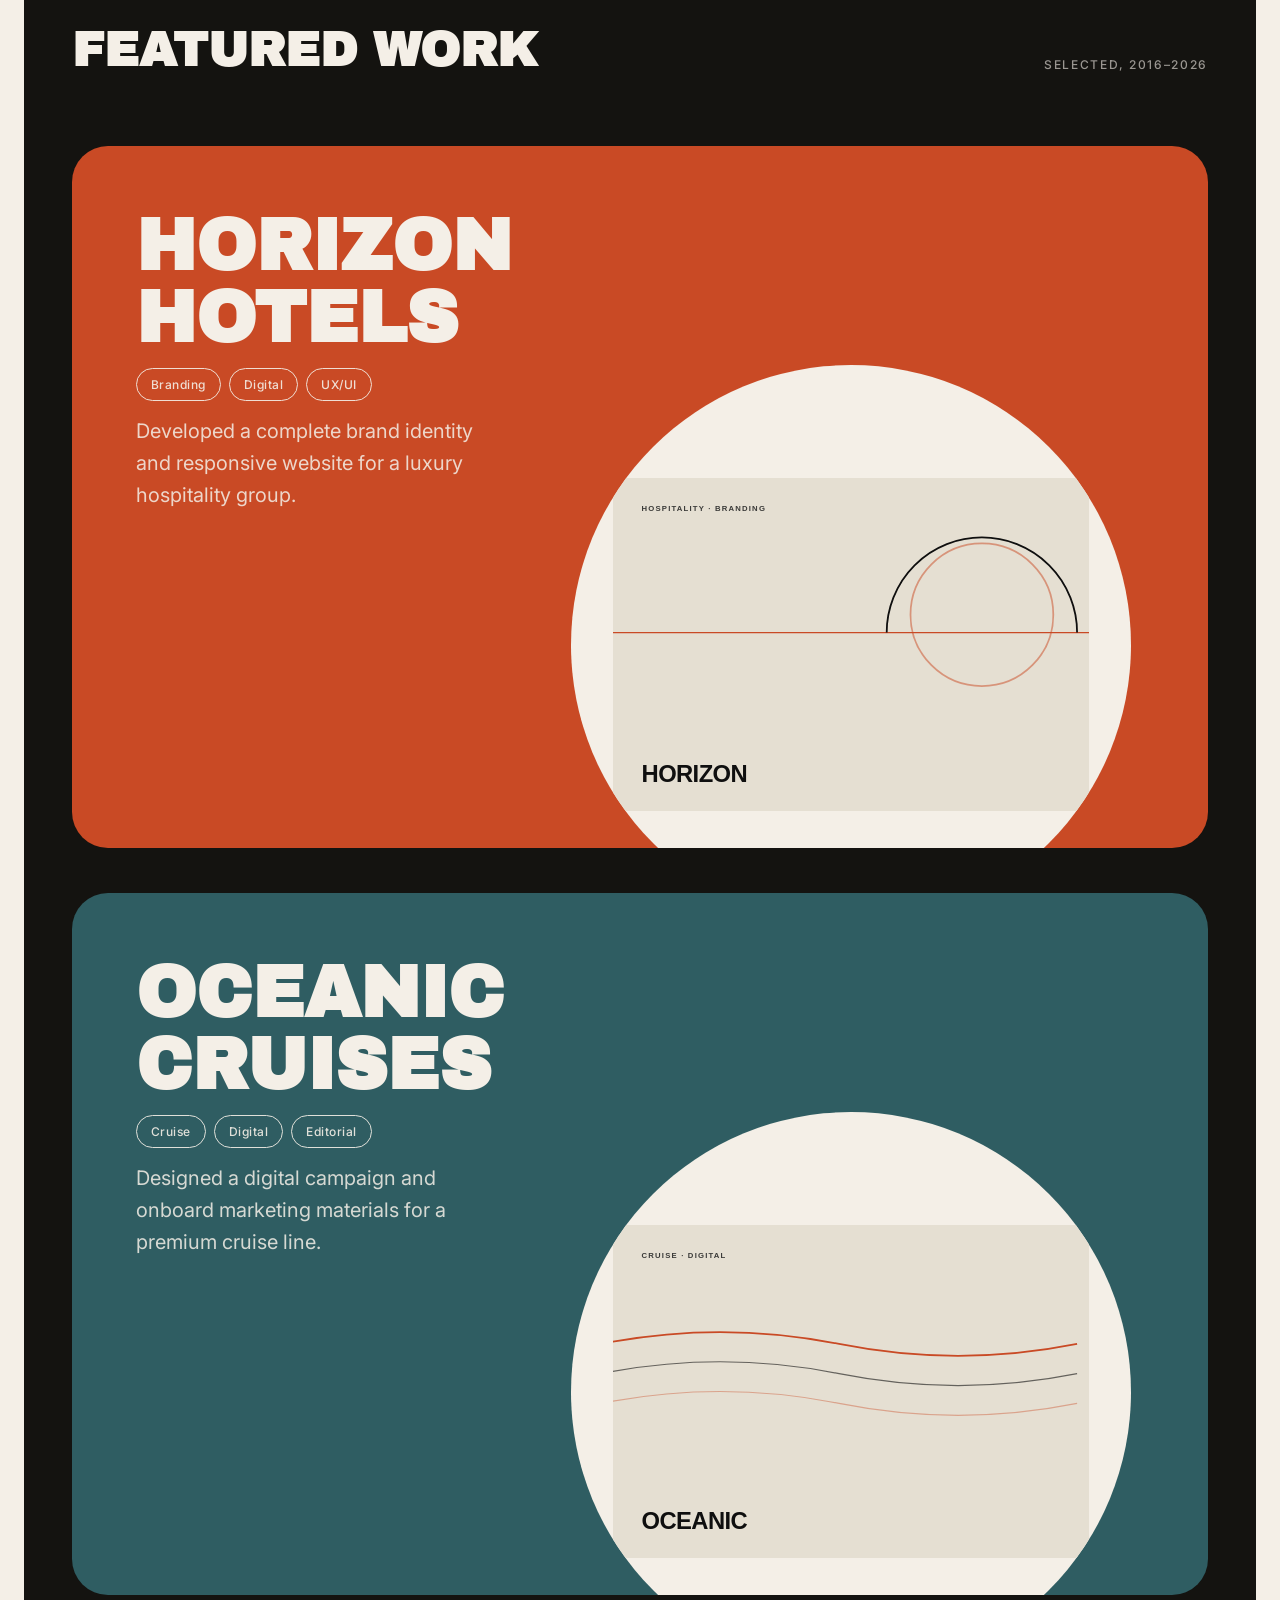
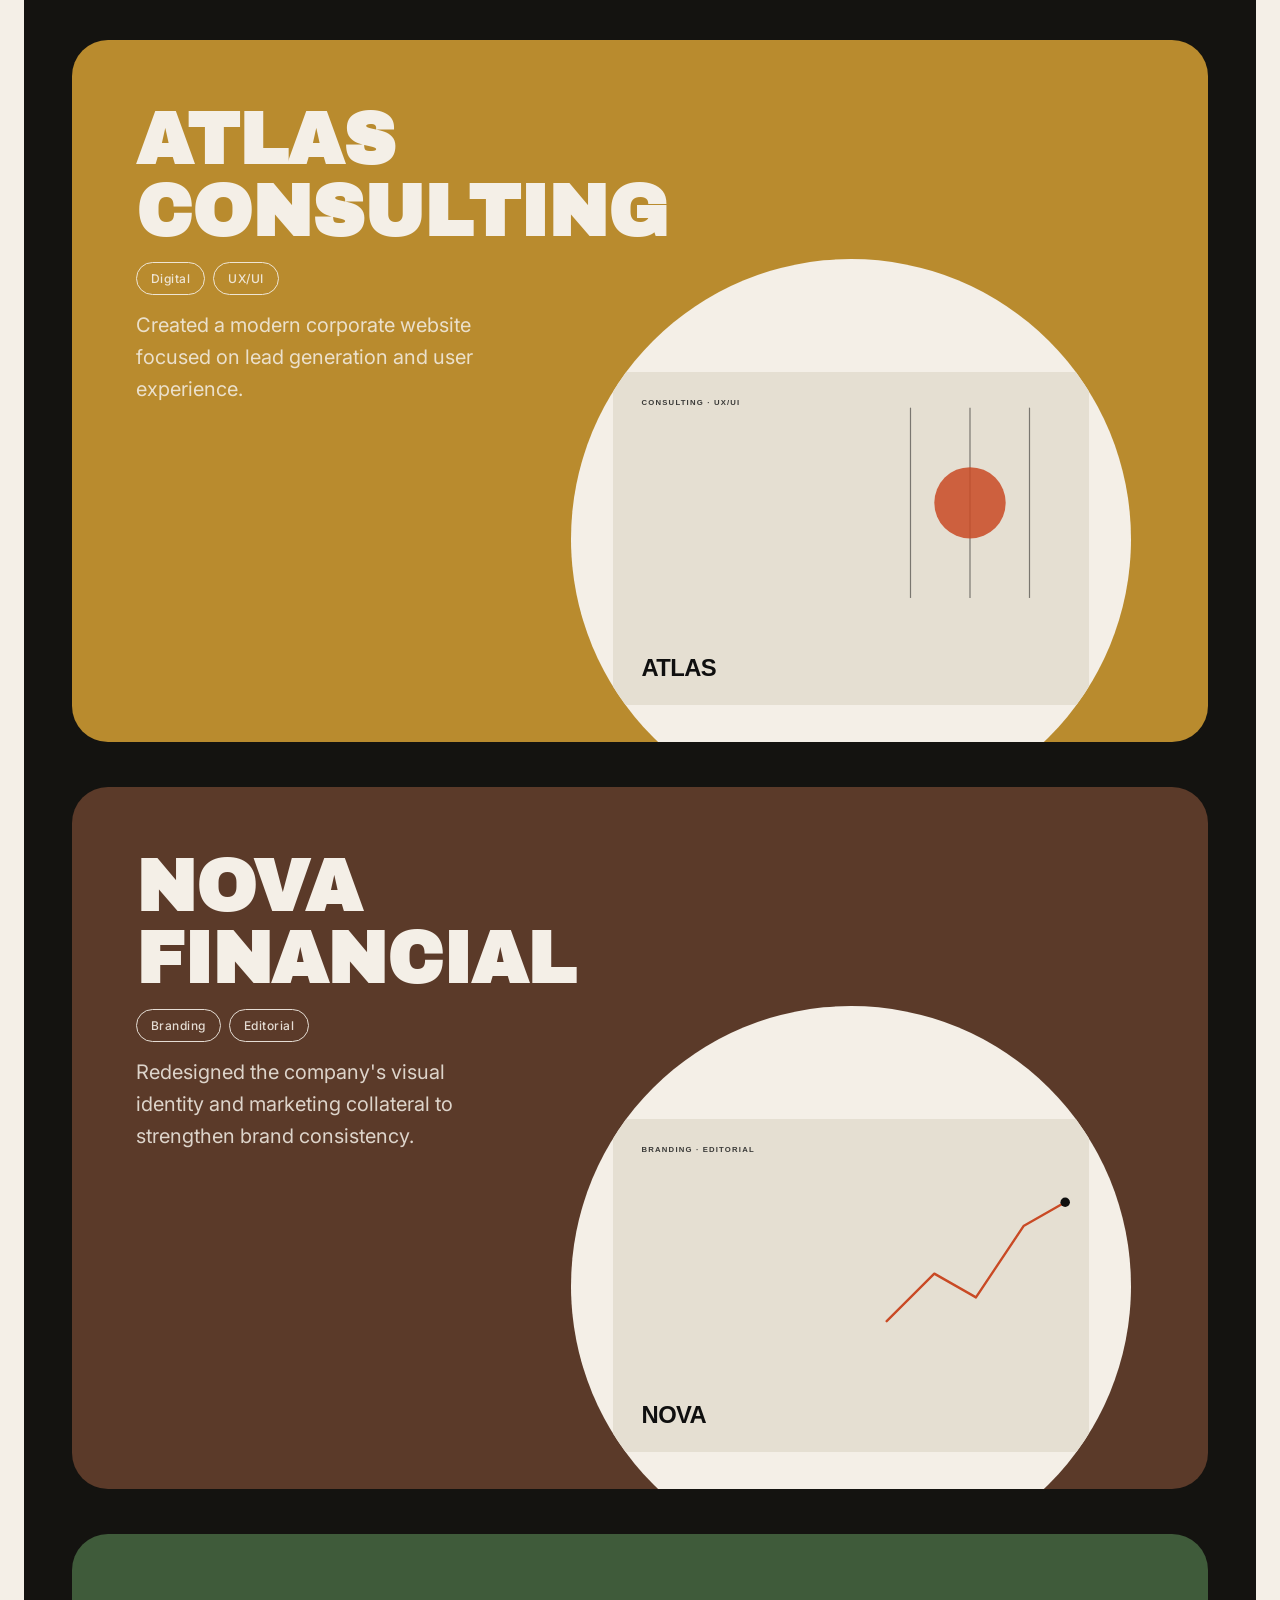
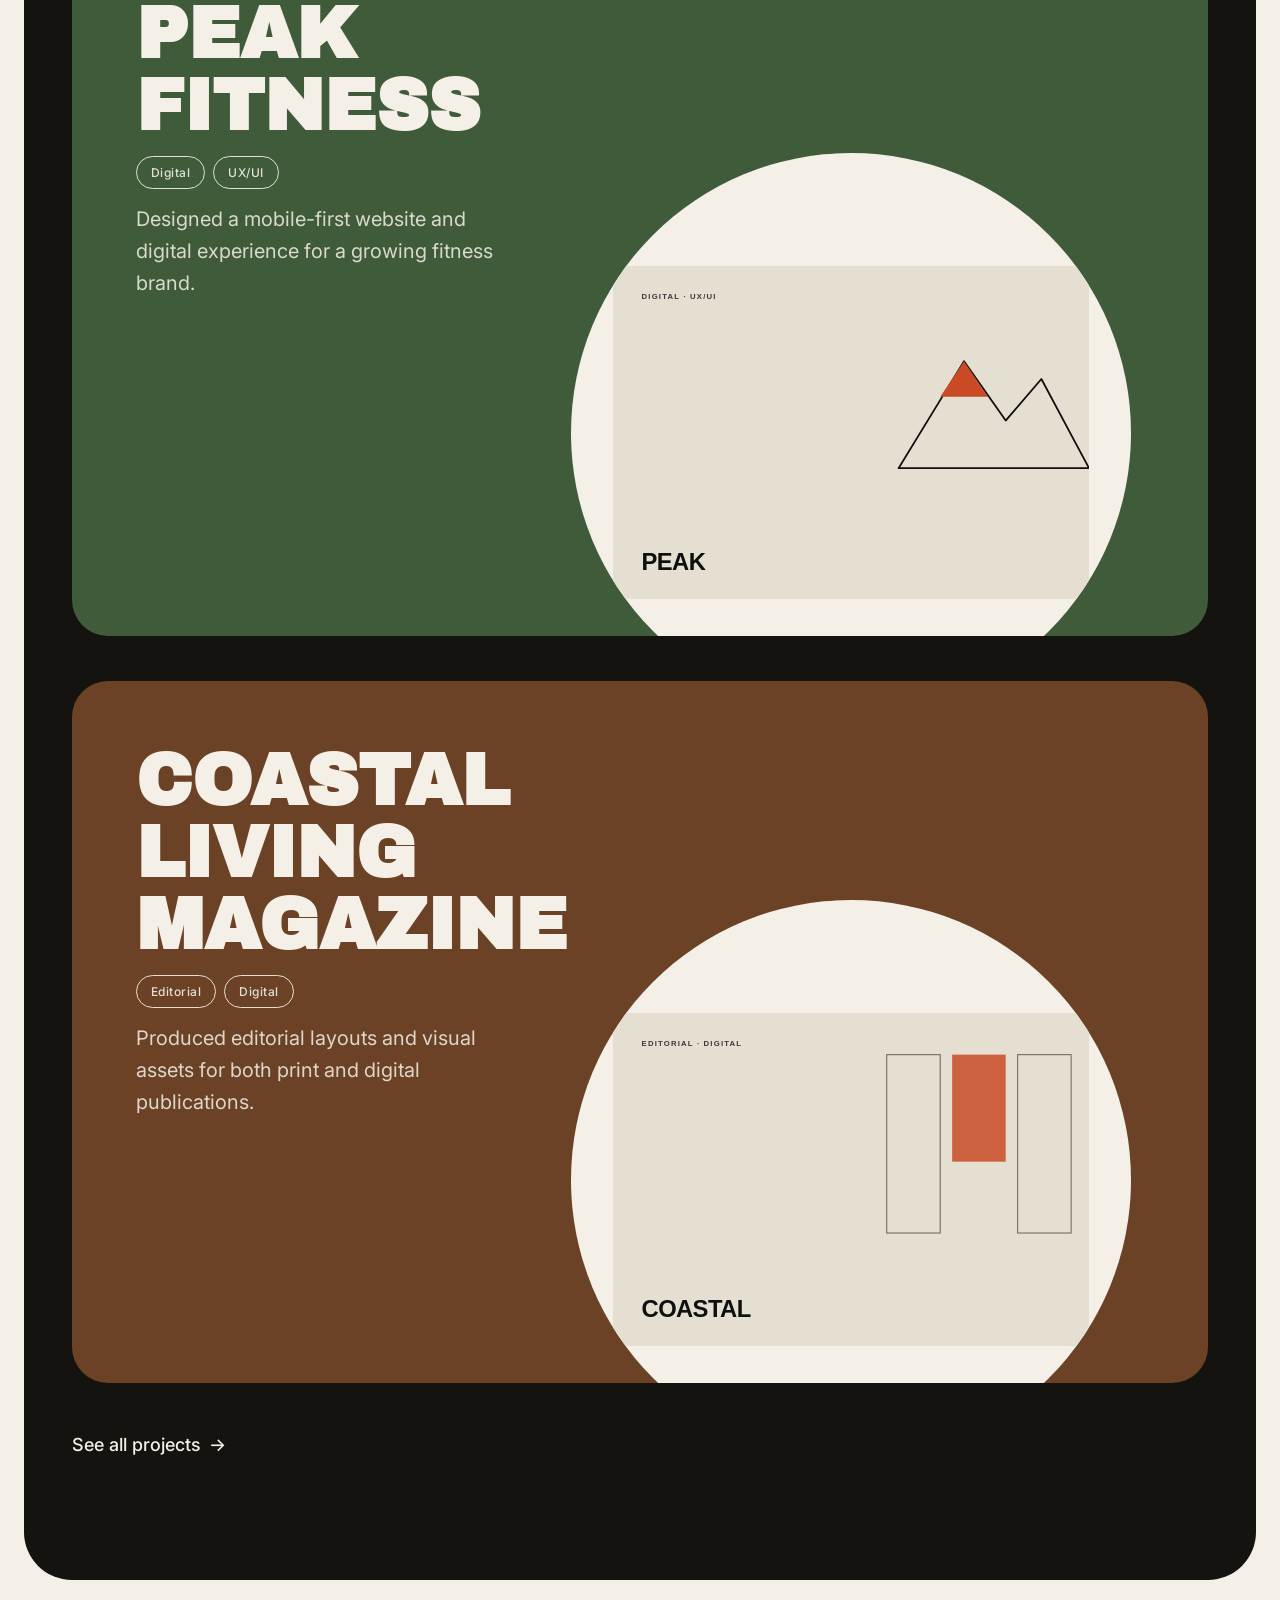
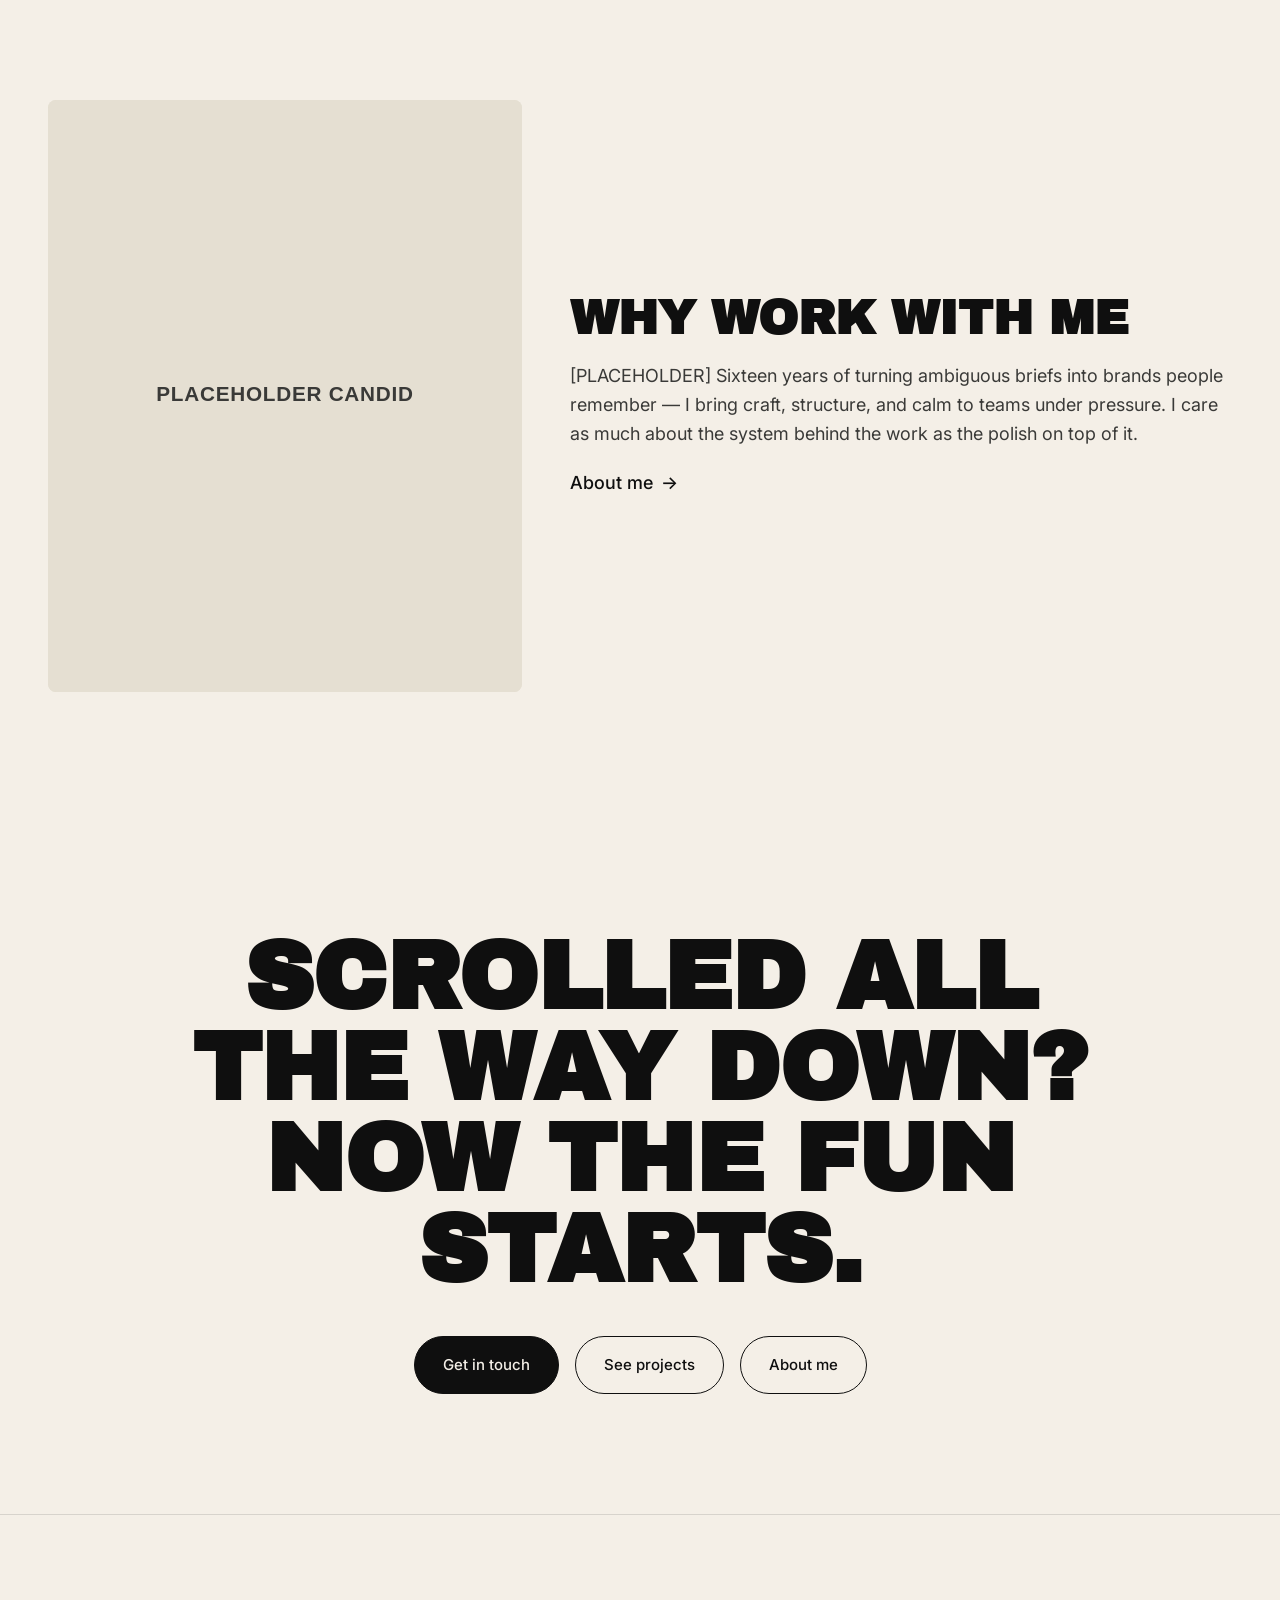
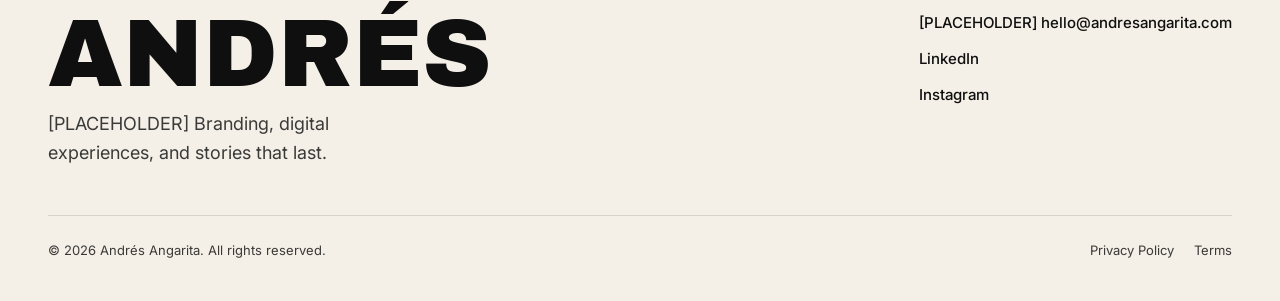
==== commit aa649cbf: "Add files via upload" ====
--- a/index.html
+++ b/index.html
@@ -59,14 +59,14 @@
     </div>
   </section>
 
-  <section class="featured-work">
+  <section class="featured-work featured-work--dark">
     <div class="container">
       <div class="section-head reveal">
         <h2 class="display-md">Featured work</h2>
         <span class="meta-label">Selected, 2016&ndash;2026</span>
       </div>
 
-      <ul class="project-list reveal">
+      <ul class="project-list project-list--stacked reveal">
 
         <li class="project-row" data-tags="branding digital ux/ui">
           <a class="project-row__link" href="projects.html">
--- a/styles.css
+++ b/styles.css
@@ -548,6 +548,110 @@
   opacity: 0;
   transform: translateY(8px);
   pointer-events: none;
+}
+
+/* ---------- Dark featured-work panel (Home) ---------- */
+.featured-work--dark {
+  background: #141310;
+  color: var(--bg);
+  border-radius: clamp(24px, 4vw, 48px);
+  margin-inline: clamp(12px, 3vw, 24px);
+  padding-block: clamp(72px, 10vw, 120px);
+}
+
+.featured-work--dark .section-head .display-md {
+  color: var(--bg);
+}
+
+.featured-work--dark .section-head .meta-label {
+  color: rgba(244, 239, 231, 0.6);
+}
+
+.featured-work--dark .link-arrow {
+  color: var(--bg);
+}
+
+/* ---------- Stacking project cards (Home Featured work) ---------- */
+.project-list--stacked {
+  display: block;
+}
+
+.project-list--stacked .project-row {
+  border-radius: clamp(20px, 3vw, 36px);
+  margin-bottom: 5vh;
+}
+
+.project-list--stacked .project-row__link {
+  position: relative;
+  flex-direction: column;
+  align-items: flex-start;
+  justify-content: flex-start;
+  min-height: min(78vh, 720px);
+  padding: clamp(32px, 5vw, 64px);
+  overflow: hidden;
+}
+
+.project-list--stacked .project-row__body {
+  position: relative;
+  z-index: 2;
+  max-width: 30ch;
+}
+
+.project-list--stacked .project-row__title {
+  font-size: clamp(34px, 6vw, 72px);
+}
+
+.project-list--stacked .project-row__desc {
+  font-size: clamp(16px, 1.6vw, 20px);
+}
+
+.project-list--stacked .project-row__thumb {
+  position: absolute;
+  left: 50%;
+  bottom: clamp(-90px, -8vw, -40px);
+  transform: translateX(-50%);
+  width: clamp(280px, 44vw, 560px);
+  height: clamp(280px, 44vw, 560px);
+  z-index: 1;
+}
+
+.project-list--stacked .project-row:hover .project-row__thumb,
+.project-list--stacked .project-row__link:focus-visible .project-row__thumb {
+  transform: translateX(-50%) scale(1.02);
+}
+
+@media (min-width: 900px) {
+  .project-list--stacked .project-row {
+    position: sticky;
+  }
+  .project-list--stacked .project-row:nth-child(1) { top: 40px; }
+  .project-list--stacked .project-row:nth-child(2) { top: 64px; }
+  .project-list--stacked .project-row:nth-child(3) { top: 88px; }
+  .project-list--stacked .project-row:nth-child(4) { top: 112px; }
+  .project-list--stacked .project-row:nth-child(5) { top: 136px; }
+  .project-list--stacked .project-row:nth-child(6) { top: 160px; }
+
+  .project-list--stacked .project-row__body {
+    max-width: 34ch;
+  }
+
+  .project-list--stacked .project-row__thumb {
+    left: auto;
+    right: clamp(24px, 6vw, 96px);
+    bottom: clamp(-120px, -6vw, -60px);
+    transform: none;
+  }
+
+  .project-list--stacked .project-row:hover .project-row__thumb,
+  .project-list--stacked .project-row__link:focus-visible .project-row__thumb {
+    transform: scale(1.02);
+  }
+}
+
+@media (prefers-reduced-motion: reduce) {
+  .project-list--stacked .project-row {
+    position: static;
+  }
 }
 
 /* ---------- Filter chips ---------- */
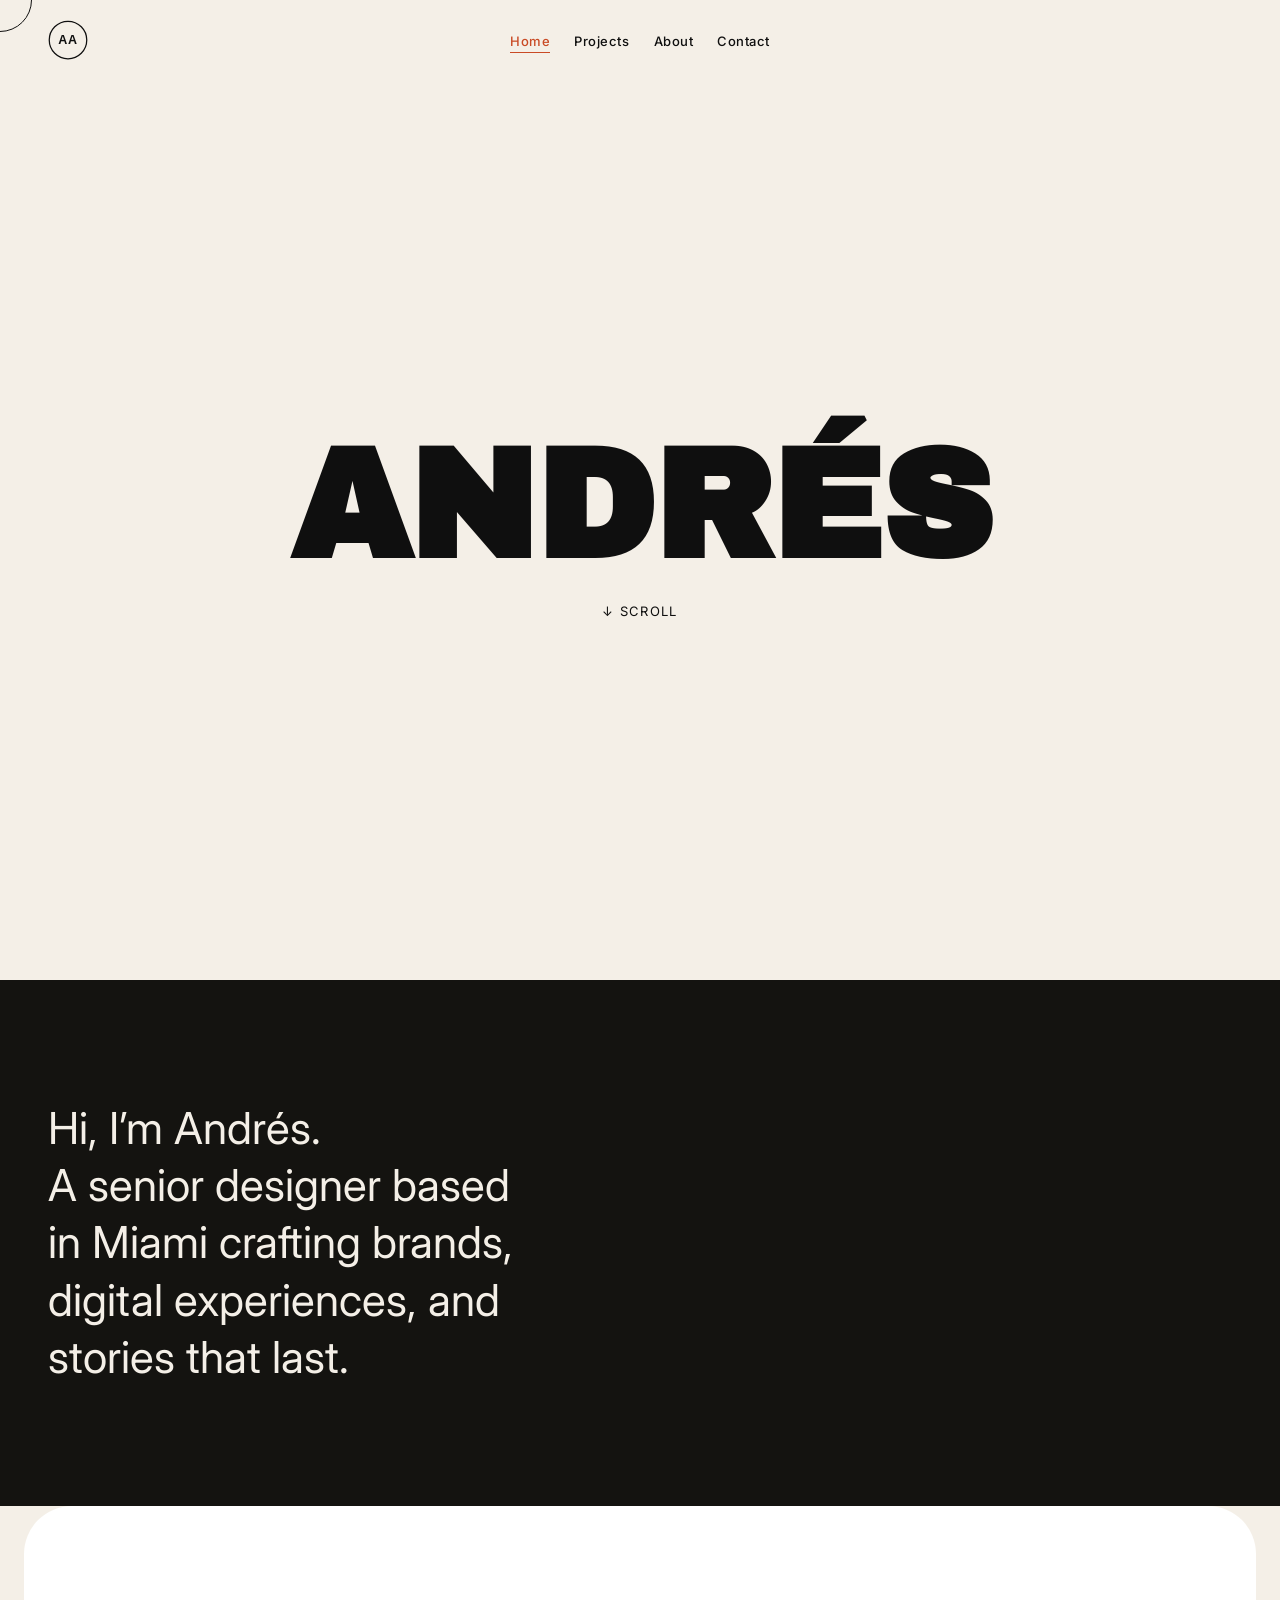
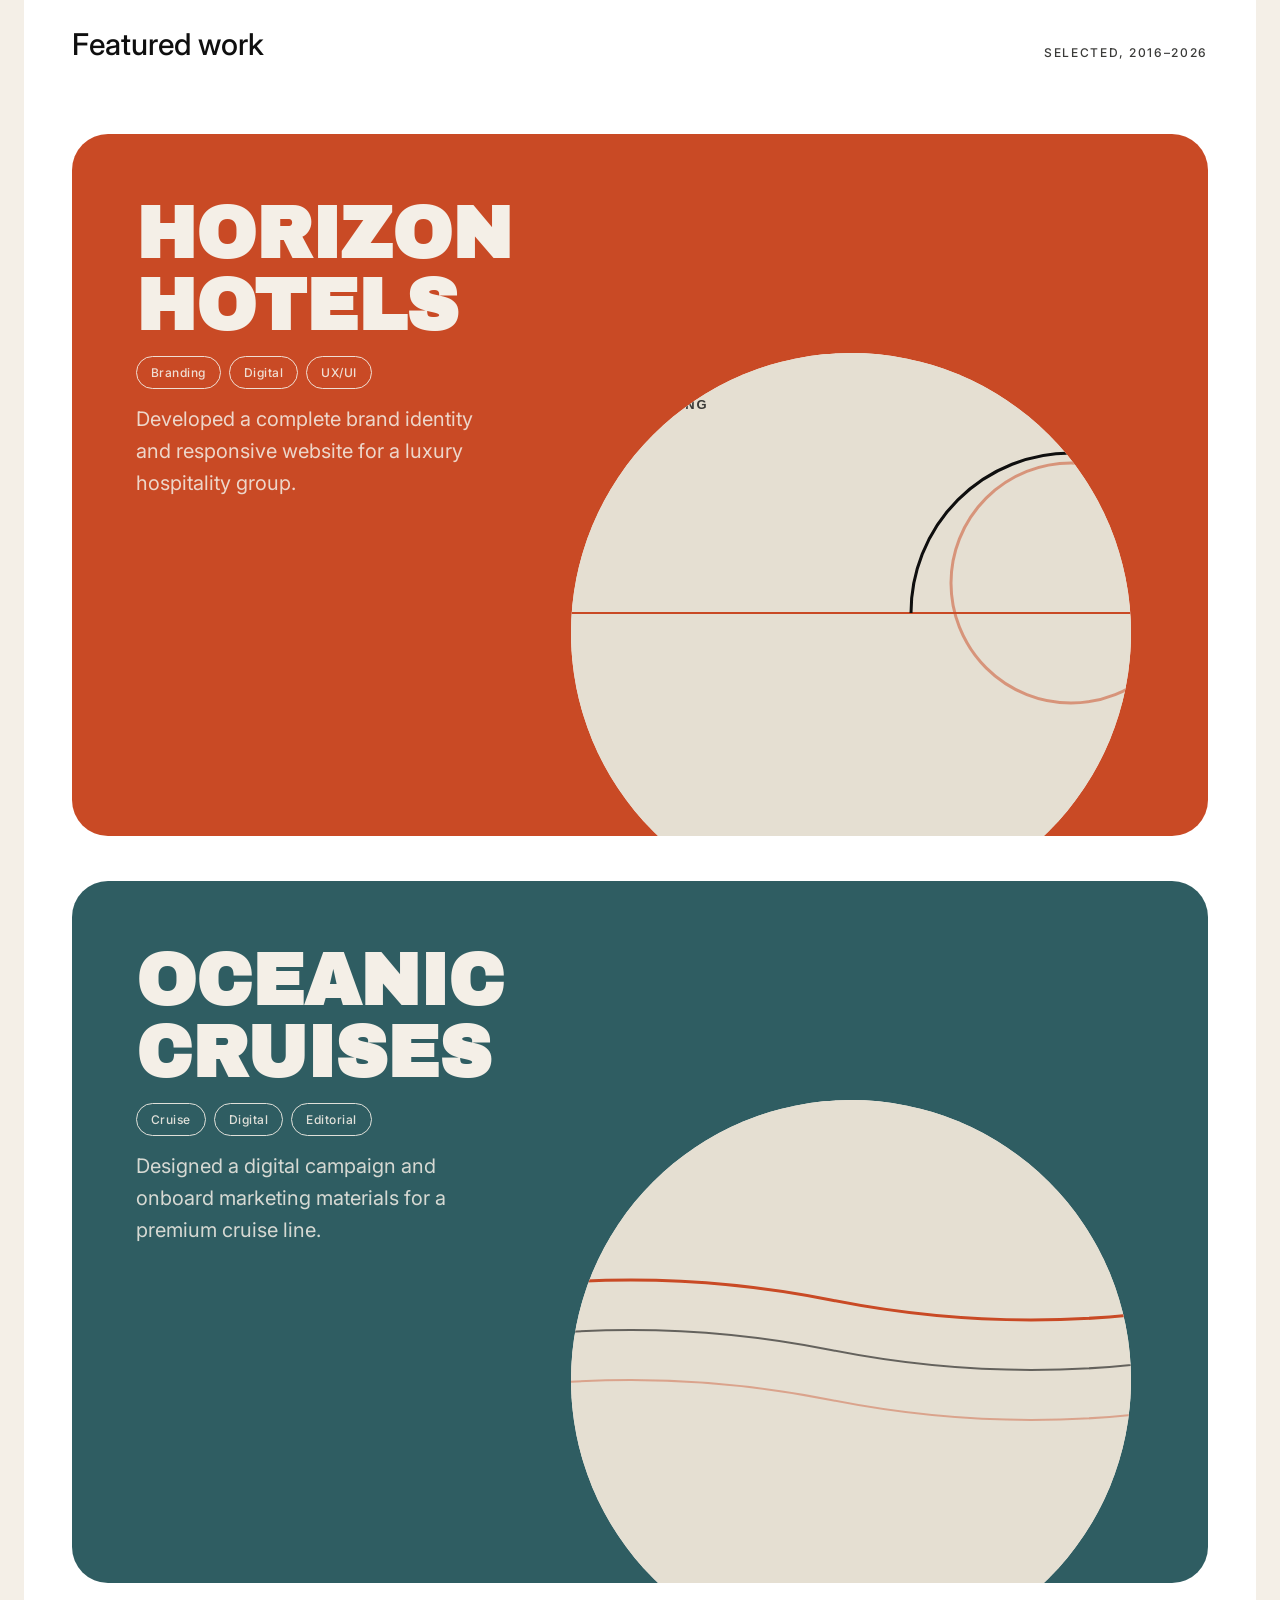
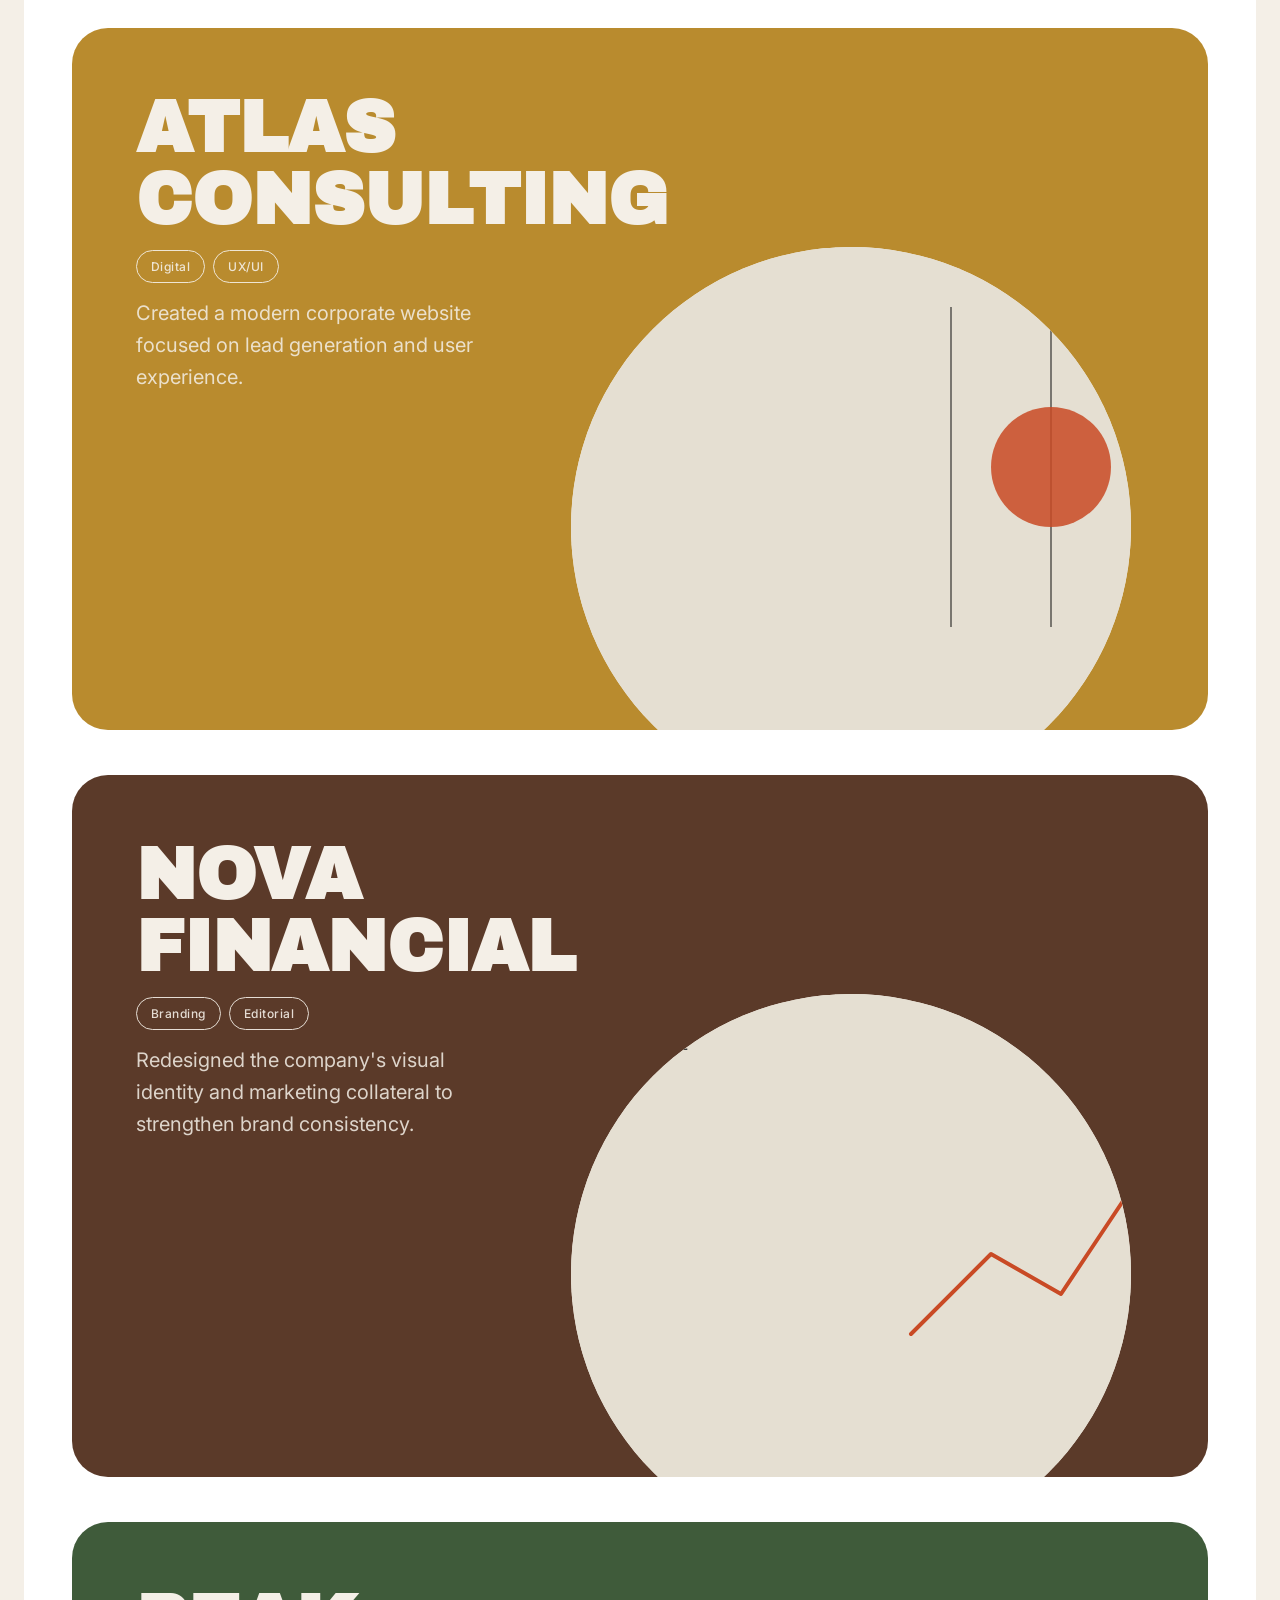
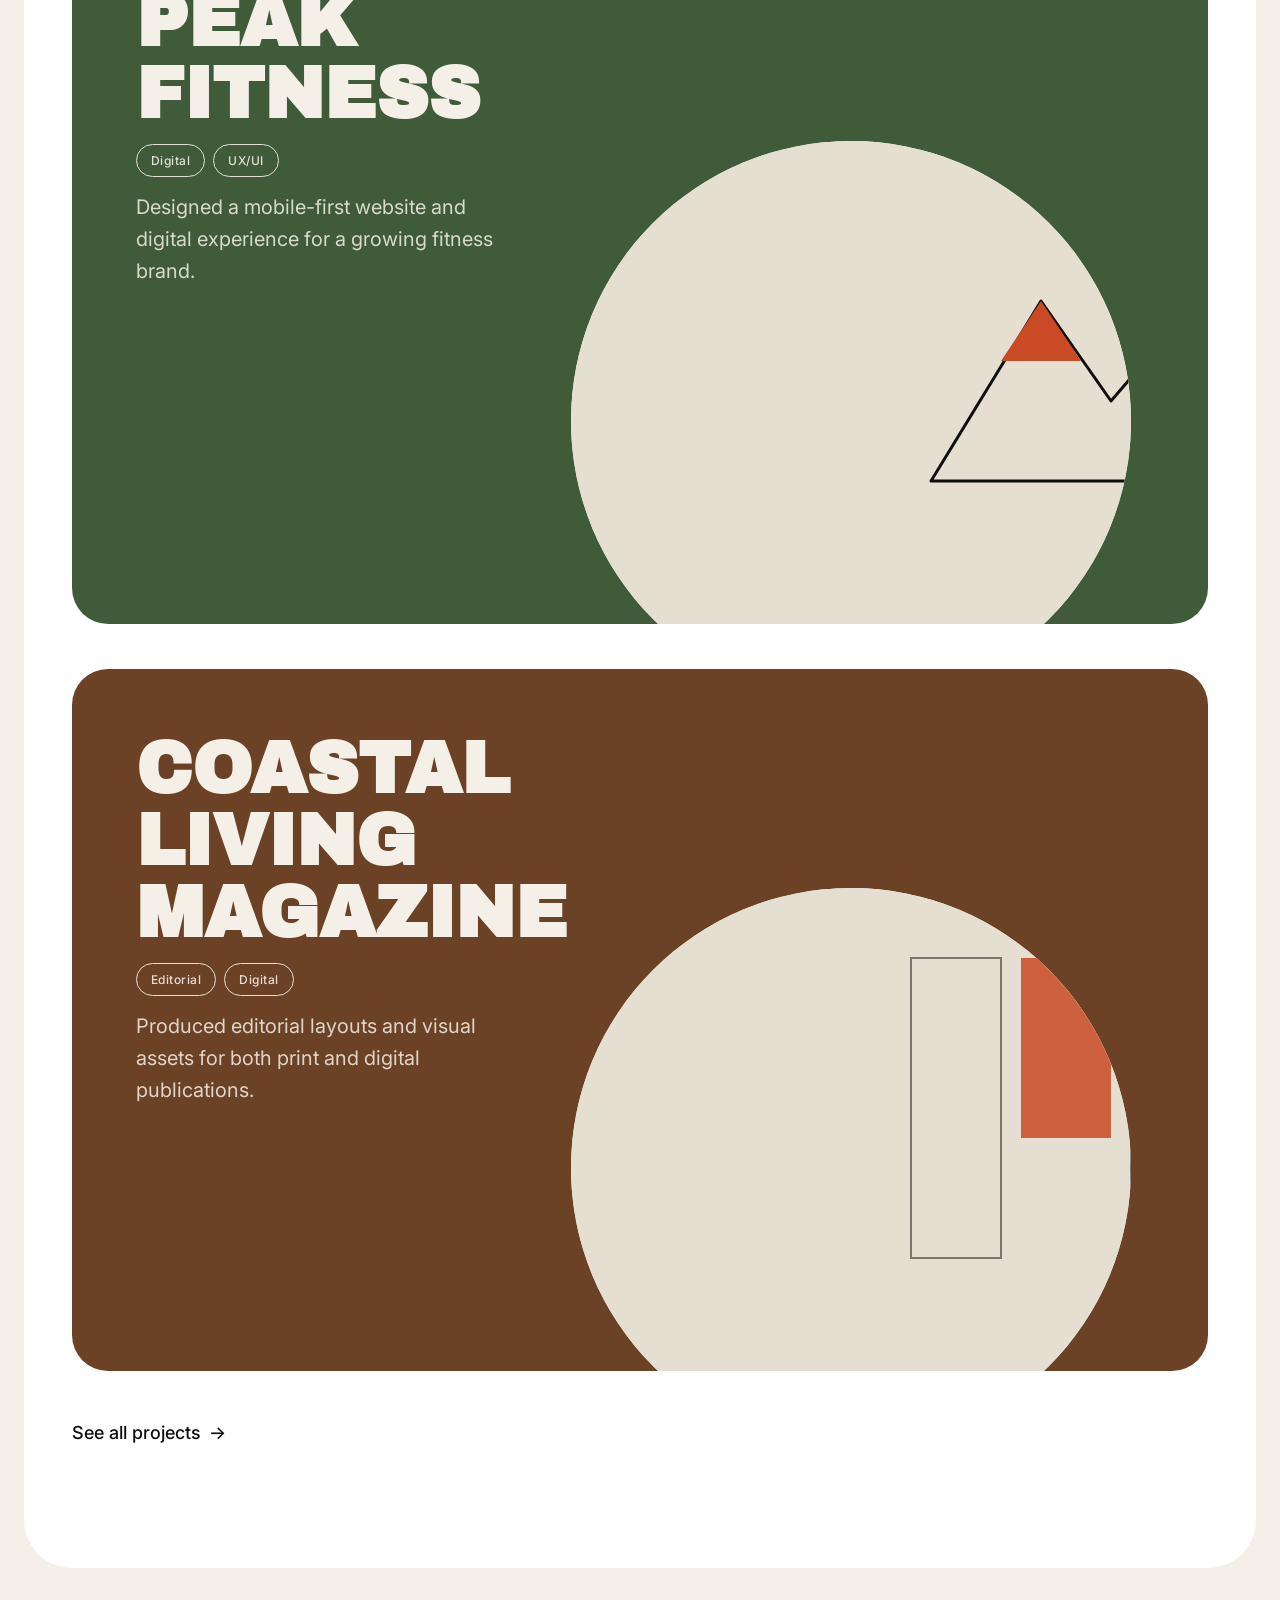
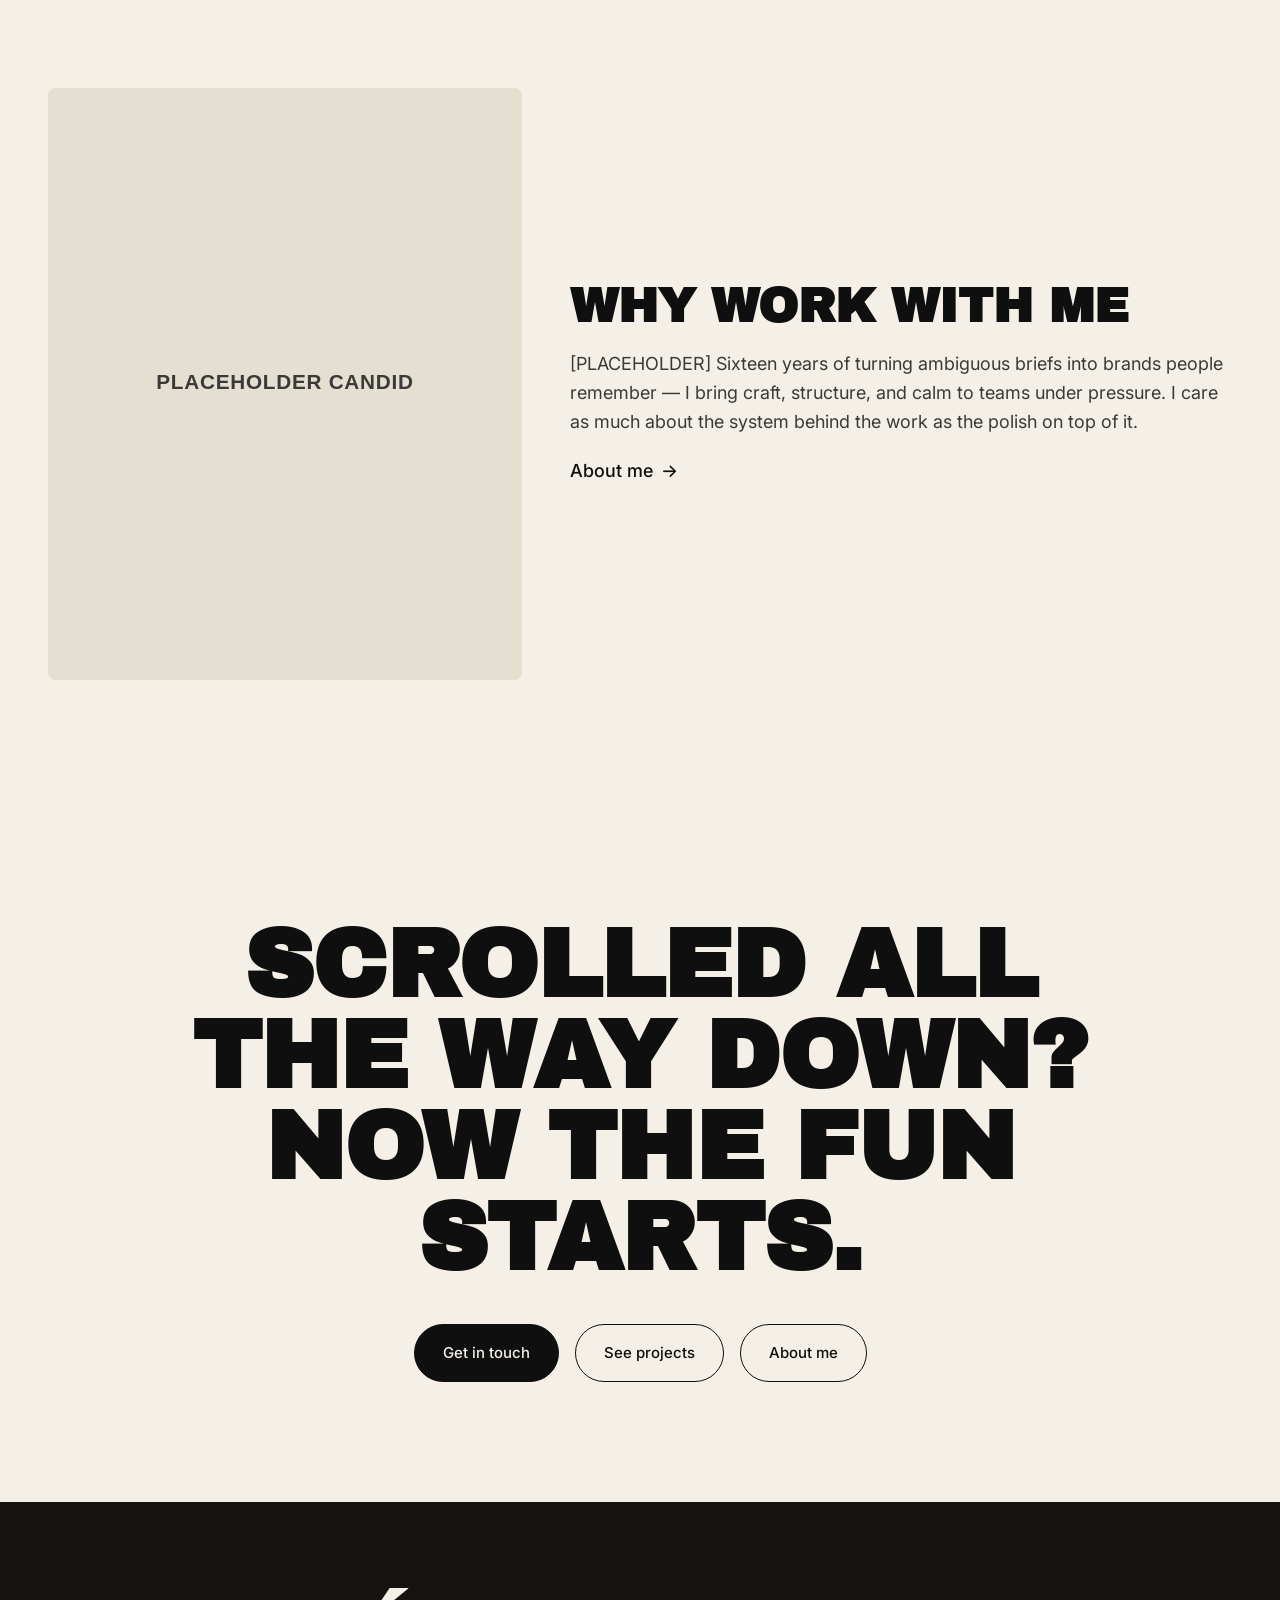
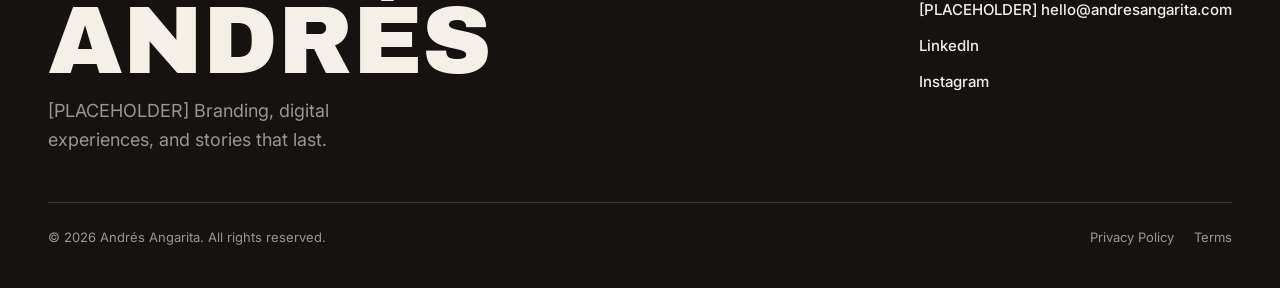
==== commit cbc2ae51: "Add files via upload" ====
--- a/index.html
+++ b/index.html
@@ -59,7 +59,7 @@
     </div>
   </section>
 
-  <section class="featured-work featured-work--dark">
+  <section class="featured-work featured-work--panel">
     <div class="container">
       <div class="section-head reveal">
         <h2 class="display-md">Featured work</h2>
--- a/styles.css
+++ b/styles.css
@@ -416,6 +416,11 @@
 }
 
 /* ---------- Intro ---------- */
+.intro {
+  background: #141310;
+  color: var(--bg);
+}
+
 .intro p {
   font-size: clamp(24px, 4vw, 44px);
   line-height: 1.3;
@@ -534,9 +539,9 @@
 }
 
 .project-row__thumb img {
-  width: 85%;
-  height: 85%;
-  object-fit: contain;
+  width: 100%;
+  height: 100%;
+  object-fit: cover;
 }
 
 .project-row:hover .project-row__thumb,
@@ -550,25 +555,27 @@
   pointer-events: none;
 }
 
-/* ---------- Dark featured-work panel (Home) ---------- */
-.featured-work--dark {
-  background: #141310;
-  color: var(--bg);
+/* ---------- Featured-work panel (Home) ---------- */
+.featured-work--panel {
+  background: #FFFFFF;
+  color: var(--text);
   border-radius: clamp(24px, 4vw, 48px);
   margin-inline: clamp(12px, 3vw, 24px);
   padding-block: clamp(72px, 10vw, 120px);
 }
 
-.featured-work--dark .section-head .display-md {
-  color: var(--bg);
-}
-
-.featured-work--dark .section-head .meta-label {
-  color: rgba(244, 239, 231, 0.6);
-}
-
-.featured-work--dark .link-arrow {
-  color: var(--bg);
+.featured-work--panel .section-head .display-md {
+  font-family: var(--font-body);
+  font-weight: 500;
+  text-transform: none;
+  letter-spacing: 0;
+  font-size: clamp(22px, 2.6vw, 30px);
+  line-height: 1.2;
+  color: var(--text);
+}
+
+.featured-work--panel .section-head .meta-label {
+  color: var(--text-secondary);
 }
 
 /* ---------- Stacking project cards (Home Featured work) ---------- */
@@ -730,7 +737,8 @@
 
 /* ---------- Footer ---------- */
 .site-footer {
-  border-top: 1px solid rgba(15,15,15,0.12);
+  background: #141310;
+  color: var(--bg);
   padding-block: clamp(56px, 8vw, 96px) 40px;
 }
 
@@ -756,7 +764,7 @@
 }
 
 .footer-tagline {
-  color: var(--text-secondary);
+  color: rgba(244, 239, 231, 0.6);
   margin-top: 12px;
   max-width: 32ch;
 }
@@ -781,9 +789,9 @@
   flex-direction: column;
   gap: 12px;
   padding-top: 24px;
-  border-top: 1px solid rgba(15,15,15,0.12);
+  border-top: 1px solid rgba(244,239,231,0.16);
   font-size: 13px;
-  color: var(--text-secondary);
+  color: rgba(244, 239, 231, 0.6);
 }
 
 @media (min-width: 768px) {
